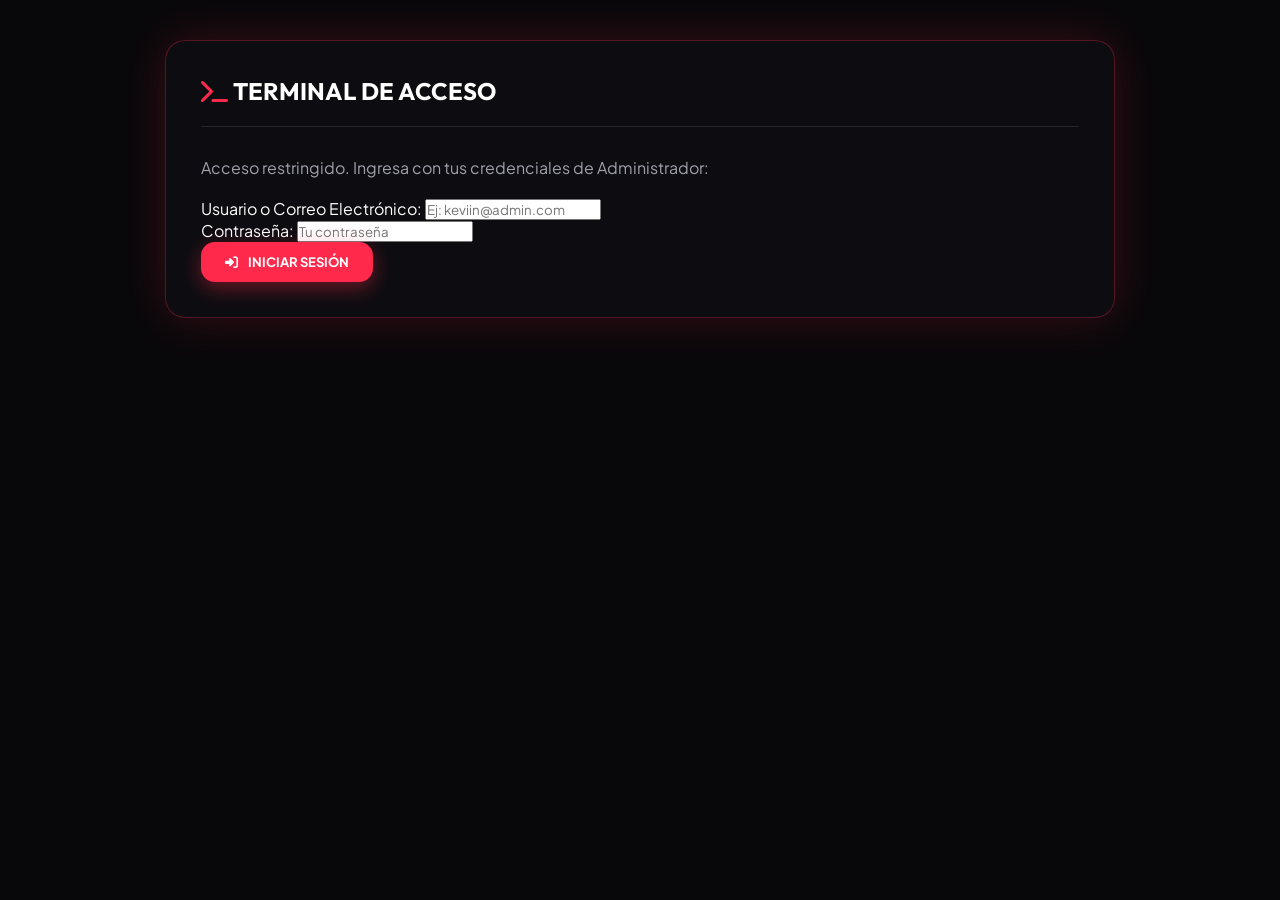
==== portal.html @ 7ad11012 "Add files via upload" ====
<!DOCTYPE html>
<html lang="es">
<head>
    <meta charset="UTF-8">
    <meta name="viewport" content="width=device-width, initial-scale=1.0">
    <title>Terminal de Control - Keviin</title>
    <link href="https://fonts.googleapis.com/css2?family=Outfit:wght@600;700&family=Plus+Jakarta+Sans:wght@400;600;700&display=swap" rel="stylesheet">
    <link rel="stylesheet" href="https://cdnjs.cloudflare.com/ajax/libs/font-awesome/6.4.0/css/all.min.css">
    <link rel="stylesheet" href="css/styles.css">
    <style>
        body { overflow: auto !important; height: auto !important; background: #08080a; padding: 40px 20px; }
        .admin-page-container { max-width: 950px; margin: 0 auto; }
        .admin-card { background: rgba(14, 14, 18, 0.95); border: 1px solid rgba(255, 42, 75, 0.3); border-radius: 20px; padding: 35px; box-shadow: 0 0 50px rgba(255, 42, 75, 0.2); }
        .admin-header { display: flex; justify-content: space-between; align-items: center; border-bottom: 1px solid rgba(255, 255, 255, 0.1); padding-bottom: 20px; margin-bottom: 30px; }
        .admin-title { font-family: 'Outfit', sans-serif; font-size: 24px; color: #fff; font-weight: 700; }
        .admin-tabs { display: flex; gap: 10px; margin-bottom: 25px; border-bottom: 1px solid rgba(255,255,255,0.08); padding-bottom: 12px; overflow-x: auto; }
        .atab-btn { background: transparent; border: 1px solid transparent; color: #a0a0ab; padding: 10px 18px; border-radius: 8px; font-weight: 700; cursor: pointer; transition: all 0.2s; white-space: nowrap; font-size: 13px; }
        .atab-btn.active { background: #ff2a4b; color: #fff; box-shadow: 0 0 15px rgba(255, 42, 75, 0.4); }
        .form-section { display: none; }
        .form-section.active { display: block; }
        .card-editor-row { background: rgba(255, 255, 255, 0.03); border: 1px solid rgba(255, 255, 255, 0.08); padding: 18px; border-radius: 12px; margin-bottom: 12px; }
        .user-badge { display: inline-flex; align-items: center; gap: 8px; background: rgba(255,42,75,0.15); border: 1px solid rgba(255,42,75,0.3); padding: 4px 12px; border-radius: 20px; color: #ff2a4b; font-size: 12px; font-weight: 700; }
        .file-uploader-box { display: flex; gap: 20px; align-items: center; background: rgba(0,0,0,0.4); border: 1px dashed rgba(255, 42, 75, 0.4); padding: 20px; border-radius: 14px; margin-top: 10px; }
        .preview-avatar { width: 80px; height: 80px; border-radius: 12px; object-fit: cover; border: 2px solid #ff2a4b; }
    </style>
</head>
<body>
    <div class="admin-page-container">
        <div class="admin-card">
            
            <div id="authBlock">
                <div class="admin-header">
                    <h1 class="admin-title"><i class="fas fa-terminal" style="color: #ff2a4b;"></i> TERMINAL DE ACCESO</h1>
                </div>
                <p style="color: #a0a0ab; margin-bottom: 20px;">Acceso restringido. Ingresa con tus credenciales de Administrador:</p>
                <div class="form-group">
                    <label>Usuario o Correo Electrónico:</label>
                    <input type="text" id="loginUser" class="form-input" placeholder="Ej: keviin@admin.com">
                </div>
                <div class="form-group">
                    <label>Contraseña:</label>
                    <input type="password" id="loginPass" class="form-input" placeholder="Tu contraseña">
                </div>
                <button class="btn btn-primary" onclick="verifyLogin()"><i class="fas fa-sign-in-alt"></i> INICIAR SESIÓN</button>
            </div>

            <div id="panelBlock" style="display: none;">
                <div class="admin-header">
                    <div>
                        <h1 class="admin-title"><i class="fas fa-sliders-h" style="color: #ff2a4b;"></i> CONFIGURACIÓN DEL SISTEMA</h1>
                        <span class="user-badge" id="loggedUserBadge"><i class="fas fa-user-shield"></i> Admin: keviin</span>
                    </div>
                    <button class="btn btn-secondary" onclick="logout()"><i class="fas fa-sign-out-alt"></i> CERRAR SESIÓN</button>
                </div>

                <div class="admin-tabs">
                    <button class="atab-btn active" onclick="switchTab('general', this)">General & Inicio</button>
                    <button class="atab-btn" onclick="switchTab('audio', this)">Música & Reproductor</button>
                    <button class="atab-btn" onclick="switchTab('users', this)">Administradores</button>
                    <button class="atab-btn" onclick="switchTab('cards', this)">Gestor de Secciones</button>
                    <button class="atab-btn" onclick="switchTab('trayectoria', this)">Trayectoria & Servidores</button>
                    <button class="atab-btn" onclick="switchTab('comunidad', this)">Comunidad & Juegos</button>
                </div>

                <div id="sec-general" class="form-section active">
                    <div class="form-group">
                        <label>Nombre / Nickname:</label>
                        <input type="text" id="cfgName" class="form-input">
                    </div>
                    <div class="form-group">
                        <label>Rol / Subtítulo Corto:</label>
                        <input type="text" id="cfgRole" class="form-input">
                    </div>
                    <div class="form-group">
                        <label>Etiqueta Discreta del Botón de Control:</label>
                        <input type="text" id="cfgStealthLabel" class="form-input" placeholder="v2.6.0">
                    </div>
                    <div class="form-group">
                        <label>Biografía / Descripción Principal:</label>
                        <textarea id="cfgBio" class="form-input" rows="3"></textarea>
                    </div>

                    <hr style="border:0; border-top:1px solid rgba(255,255,255,0.08); margin:20px 0;">
                    
                    <h4 style="color:#ff2a4b; margin-bottom:12px; font-family:'Outfit';">Viñetas / Puntos Clave del Inicio</h4>
                    <div id="bulletsManagerList"></div>
                    <button class="btn btn-secondary" style="margin-bottom:20px;" onclick="addBulletRow()"><i class="fas fa-plus"></i> Añadir Viñeta</button>

                    <hr style="border:0; border-top:1px solid rgba(255,255,255,0.08); margin:20px 0;">

                    <h4 style="color:#ff2a4b; margin-bottom:12px; font-family:'Outfit';">Métricas del Inicio (Números Destacados)</h4>
                    <div id="metricsManagerList"></div>
                    <button class="btn btn-secondary" style="margin-bottom:20px;" onclick="addMetricRow()"><i class="fas fa-plus"></i> Añadir Métrica</button>
                </div>

                <div id="sec-audio" class="form-section">
                    <h3 style="color: #fff; margin-bottom: 10px; font-family:'Outfit';">Música de Fondo & Estilo</h3>
                    <div class="form-group">
                        <label>Título de la Canción (se muestra en el widget):</label>
                        <input type="text" id="cfgSongTitle" class="form-input" placeholder="After Dark × Sweater Weather">
                    </div>
                    <div class="form-group">
                        <label>URL / Enlace Directo del Audio MP3:</label>
                        <input type="text" id="cfgSongUrl" class="form-input" placeholder="https://... o audio/cancion.mp3">
                    </div>
                    <div class="form-group">
                        <label>Color Temático de la Web:</label>
                        <input type="color" id="cfgThemeColor" class="form-input" style="height:45px; cursor:pointer;" value="#ff2a4b">
                    </div>
                </div>

                <div id="sec-users" class="form-section">
                    <h3 style="color: #fff; margin-bottom: 10px; font-family:'Outfit';">Cuentas de Administrador</h3>
                    <div id="usersManagerList"></div>
                    <button class="btn btn-secondary" onclick="addNewAdminUser()"><i class="fas fa-user-plus"></i> Crear Nuevo Administrador</button>
                </div>

                <div id="sec-cards" class="form-section">
                    <h3 style="color: #fff; margin-bottom: 10px; font-family:'Outfit';">Gestor de Secciones</h3>
                    <div id="cardsManagerList"></div>
                    <button class="btn btn-secondary" onclick="addNewCustomCard()"><i class="fas fa-plus"></i> Añadir Sección Personalizada</button>
                </div>

                <div id="sec-trayectoria" class="form-section">
                    <h3 style="color: #fff; margin-bottom: 10px; font-family:'Outfit';">Servidores, Rangos y Logros</h3>
                    <div id="trajectoryManagerList"></div>
                    <button class="btn btn-secondary" onclick="addTrajectoryRow()"><i class="fas fa-plus"></i> Añadir Servidor</button>
                </div>

                <div id="sec-comunidad" class="form-section">
                    <div class="form-group">
                        <label>Descripción de la Comunidad:</label>
                        <textarea id="cfgCommDesc" class="form-input" rows="2"></textarea>
                    </div>
                    <div class="form-group">
                        <label>Cantidad de Miembros:</label>
                        <input type="text" id="cfgCommMembers" class="form-input">
                    </div>
                    <div class="form-group">
                        <label>Enlace de Invitación de Discord:</label>
                        <input type="text" id="cfgCommLink" class="form-input">
                    </div>

                    <hr style="border: 0; border-top: 1px solid rgba(255,255,255,0.1); margin: 20px 0;">
                    <h4 style="color:#ff2a4b; margin-bottom:12px; font-family:'Outfit';">Juegos Activos en la Comunidad</h4>
                    <div id="chillGamesManagerList"></div>
                    <button class="btn btn-secondary" style="margin-bottom:20px;" onclick="addChillGameRow()"><i class="fas fa-plus"></i> Añadir Juego</button>

                    <hr style="border: 0; border-top: 1px solid rgba(255,255,255,0.1); margin: 20px 0;">
                    <h4 style="color:#ff2a4b; margin-bottom:12px; font-family:'Outfit';">Testimonios de Dueños de Servidores</h4>
                    <div id="testimonialsManagerList"></div>
                    <button class="btn btn-secondary" style="margin-bottom:20px;" onclick="addTestimonialRow()"><i class="fas fa-plus"></i> Añadir Testimonio</button>
                </div>

                <div style="display: flex; gap: 15px; margin-top: 30px; border-top: 1px solid rgba(255,255,255,0.1); padding-top: 20px;">
                    <button class="btn btn-primary" onclick="saveAllSettings()"><i class="fas fa-save"></i> Guardar Cambios</button>
                    <button class="btn btn-secondary" onclick="exportJSON()"><i class="fas fa-download"></i> Exportar Config (JSON)</button>
                    <button class="btn btn-secondary" onclick="importJSON()"><i class="fas fa-upload"></i> Importar Config</button>
                </div>
            </div>

        </div>
    </div>

    <script src="js/admin.js"></script>
</body>
</html>
---- css/styles.css ----
* {
    margin: 0;
    padding: 0;
    box-sizing: border-box;
    font-family: 'Plus Jakarta Sans', sans-serif;
    user-select: none;
}

:root {
    --accent-color: #ff2a4b;
    --accent-glow: rgba(255, 42, 75, 0.4);
    --accent-secondary: #7a0018;
    --bg-dark: #08080a;
    --card-bg: rgba(18, 18, 24, 0.78);
    --border-color: rgba(255, 255, 255, 0.08);
}

body {
    background-color: var(--bg-dark);
    color: #ffffff;
    height: 100vh;
    overflow: hidden;
    position: relative;
}

.background-effects {
    position: absolute;
    top: 0;
    left: 0;
    width: 100%;
    height: 100%;
    overflow: hidden;
    z-index: -1;
}

.grid-overlay {
    width: 100%;
    height: 100%;
    background-image: 
        linear-gradient(rgba(255, 255, 255, 0.02) 1px, transparent 1px),
        linear-gradient(90deg, rgba(255, 255, 255, 0.02) 1px, transparent 1px);
    background-size: 40px 40px;
    position: absolute;
}

.glow-orb {
    position: absolute;
    border-radius: 50%;
    filter: blur(150px);
    opacity: 0.28;
    animation: orbFloat 12s ease-in-out infinite alternate;
    transition: background 0.5s ease;
}

.orb-1 {
    width: 520px;
    height: 520px;
    background: var(--accent-color);
    top: -180px;
    left: -120px;
}

.orb-2 {
    width: 550px;
    height: 550px;
    background: var(--accent-secondary);
    bottom: -180px;
    right: -120px;
    animation-delay: -6s;
}

@keyframes orbFloat {
    0% { transform: translateY(0px) scale(1) rotate(0deg); opacity: 0.22; }
    50% { transform: translateY(20px) scale(1.05) rotate(3deg); opacity: 0.3; }
    100% { transform: translateY(40px) scale(1.1) rotate(6deg); opacity: 0.25; }
}

/* PARTICLES */
.particles-container {
    position: absolute;
    width: 100%;
    height: 100%;
    pointer-events: none;
    overflow: hidden;
}

.particle {
    position: absolute;
    width: 3px;
    height: 3px;
    background: var(--accent-color);
    border-radius: 50%;
    opacity: 0.5;
    animation: floatParticle 8s infinite linear;
}

@keyframes floatParticle {
    0% { transform: translateY(100vh) scale(0.5); opacity: 0; }
    20% { opacity: 0.6; }
    80% { opacity: 0.6; }
    100% { transform: translateY(-10vh) scale(1.2); opacity: 0; }
}

/* NAVBAR */
.navbar {
    display: flex;
    justify-content: space-between;
    align-items: center;
    padding: 0 45px;
    height: 80px;
    background: rgba(8, 8, 10, 0.88);
    backdrop-filter: blur(20px);
    border-bottom: 1px solid var(--border-color);
    position: relative;
    z-index: 10;
}

.logo {
    display: flex;
    align-items: center;
    gap: 12px;
}

/* LOGO Keviin ELEGANTE Y PROFESIONAL */
.logo-accent {
    font-family: 'Space Grotesk', 'Outfit', sans-serif;
    font-weight: 700;
    font-size: 28px;
    letter-spacing: -0.5px;
    background: linear-gradient(135deg, #ffffff 30%, var(--accent-color) 100%);
    -webkit-background-clip: text;
    -webkit-text-fill-color: transparent;
    filter: drop-shadow(0 0 10px var(--accent-glow));
    text-transform: capitalize;
}

.status-dot {
    width: 9px;
    height: 9px;
    background-color: var(--accent-color);
    border-radius: 50%;
    box-shadow: 0 0 12px var(--accent-color);
    animation: blink 2s infinite;
}

@keyframes blink {
    0%, 100% { opacity: 1; transform: scale(1); }
    50% { opacity: 0.4; transform: scale(0.85); }
}

.nav-links {
    display: flex;
    gap: 8px;
    background: rgba(255, 255, 255, 0.03);
    padding: 6px;
    border-radius: 14px;
    border: 1px solid var(--border-color);
}

.nav-btn {
    background: transparent;
    border: none;
    color: #8a8a9e;
    padding: 10px 20px;
    border-radius: 10px;
    font-weight: 600;
    font-size: 13px;
    cursor: pointer;
    transition: all 0.3s cubic-bezier(0.4, 0, 0.2, 1);
    display: flex;
    align-items: center;
    gap: 8px;
}

.nav-btn i {
    font-size: 14px;
    transition: transform 0.3s ease;
}

.nav-btn:hover {
    color: #ffffff;
    background: rgba(255, 255, 255, 0.05);
}

.nav-btn:hover i {
    transform: translateY(-2px);
}

.nav-btn.active {
    background: var(--accent-color);
    color: #ffffff;
    box-shadow: 0 0 20px var(--accent-glow);
}

.navbar-right-group {
    display: flex;
    align-items: center;
    gap: 14px;
}

/* MUSIC PLAYER WIDGET EN REEMPLAZO DE V2.6.0 */
.music-player-widget {
    display: flex;
    align-items: center;
    gap: 10px;
    background: rgba(255, 255, 255, 0.04);
    border: 1px solid rgba(255, 42, 75, 0.35);
    padding: 8px 18px;
    border-radius: 20px;
    cursor: pointer;
    position: relative;
    transition: all 0.3s ease;
}

.music-player-widget:hover {
    background: rgba(255, 42, 75, 0.12);
    border-color: var(--accent-color);
    box-shadow: 0 0 18px var(--accent-glow);
    transform: translateY(-1px);
}

.music-bars {
    display: flex;
    align-items: flex-end;
    gap: 3px;
    height: 14px;
}

.music-bars span {
    width: 3px;
    height: 100%;
    background-color: var(--accent-color);
    border-radius: 3px;
    transition: height 0.2s ease;
}

.music-player-widget.playing .music-bars span:nth-child(1) {
    animation: soundBar 0.8s ease-in-out infinite alternate;
}
.music-player-widget.playing .music-bars span:nth-child(2) {
    animation: soundBar 0.8s ease-in-out infinite alternate 0.2s;
}
.music-player-widget.playing .music-bars span:nth-child(3) {
    animation: soundBar 0.8s ease-in-out infinite alternate 0.4s;
}

@keyframes soundBar {
    0% { height: 4px; }
    100% { height: 16px; }
}

.music-info {
    font-size: 13px;
    font-weight: 600;
    color: #e2e2e8;
    max-width: 190px;
    white-space: nowrap;
    overflow: hidden;
    text-overflow: ellipsis;
}

.music-tooltip {
    position: absolute;
    bottom: -36px;
    right: 0;
    background: rgba(12, 12, 16, 0.95);
    color: #fff;
    font-size: 11px;
    padding: 5px 12px;
    border-radius: 20px;
    border: 1px solid var(--accent-color);
    pointer-events: none;
    opacity: 0;
    transition: all 0.25s ease;
    white-space: nowrap;
    box-shadow: 0 4px 15px rgba(0,0,0,0.5);
}

.music-player-widget:hover .music-tooltip {
    opacity: 1;
    transform: translateY(0);
}

.visitor-counter-badge {
    display: flex;
    align-items: center;
    gap: 8px;
    background: rgba(255, 255, 255, 0.04);
    border: 1px solid var(--border-color);
    padding: 8px 14px;
    border-radius: 20px;
    font-size: 13px;
    color: #a0a0b0;
    transition: all 0.3s ease;
}

.visitor-counter-badge:hover {
    border-color: rgba(255, 42, 75, 0.4);
    color: #fff;
}

.visitor-counter-badge i { color: var(--accent-color); }
.visitor-num { font-weight: 700; color: #fff; }

/* MAIN STAGE */
.main-container {
    height: calc(100vh - 80px);
    display: flex;
    justify-content: center;
    align-items: center;
    padding: 20px;
}

.cards-stage {
    width: 100%;
    max-width: 1100px;
    height: calc(100% - 20px);
    position: relative;
}

.card-module {
    position: absolute;
    width: 100%;
    height: 100%;
    background: var(--card-bg);
    border: 1px solid var(--border-color);
    border-radius: 24px;
    padding: 36px;
    backdrop-filter: blur(20px);
    box-shadow: 0 20px 50px rgba(0, 0, 0, 0.5);
    opacity: 0;
    transform: translateY(20px) scale(0.98);
    pointer-events: none;
    transition: all 0.5s cubic-bezier(0.16, 1, 0.3, 1);
    overflow-y: auto;
}

.card-module::-webkit-scrollbar {
    width: 6px;
}
.card-module::-webkit-scrollbar-thumb {
    background: rgba(255, 255, 255, 0.15);
    border-radius: 10px;
}

.card-module.active {
    opacity: 1;
    transform: translateY(0) scale(1);
    pointer-events: all;
}

/* HERO CARDS */
.hero-layout {
    display: grid;
    grid-template-columns: 1fr 340px;
    gap: 40px;
    align-items: center;
    height: 100%;
}

.badge-role {
    display: inline-block;
    padding: 6px 14px;
    background: rgba(255, 42, 75, 0.12);
    border: 1px solid rgba(255, 42, 75, 0.3);
    color: var(--accent-color);
    font-size: 12px;
    font-weight: 800;
    letter-spacing: 1.5px;
    border-radius: 20px;
    margin-bottom: 16px;
}

.hero-title {
    font-family: 'Outfit', sans-serif;
    font-size: 52px;
    font-weight: 900;
    line-height: 1.05;
    margin-bottom: 14px;
    background: linear-gradient(135deg, #ffffff 0%, #a0a0b0 100%);
    -webkit-background-clip: text;
    -webkit-text-fill-color: transparent;
}

.hero-subtitle {
    color: #9a9ab0;
    font-size: 15px;
    line-height: 1.6;
    margin-bottom: 24px;
}

.bullets-list {
    list-style: none;
    margin-bottom: 28px;
}

.bullets-list li {
    display: flex;
    align-items: center;
    gap: 10px;
    color: #d0d0e0;
    font-size: 14px;
    margin-bottom: 10px;
}

.bullets-list li i {
    color: var(--accent-color);
}

.metrics-row {
    display: flex;
    gap: 20px;
    margin-bottom: 28px;
}

.metric-card {
    background: rgba(255, 255, 255, 0.03);
    border: 1px solid var(--border-color);
    padding: 14px 20px;
    border-radius: 16px;
    flex: 1;
    transition: transform 0.3s ease, border-color 0.3s ease;
}

.metric-card:hover {
    transform: translateY(-4px);
    border-color: rgba(255, 42, 75, 0.4);
}

.metric-card .num {
    display: block;
    font-family: 'Outfit', sans-serif;
    font-size: 22px;
    font-weight: 800;
    color: var(--accent-color);
}

.metric-card .label {
    font-size: 12px;
    color: #8a8a9e;
}

.avatar-frame {
    position: relative;
    width: 100%;
    aspect-ratio: 1;
    border-radius: 24px;
    overflow: hidden;
    border: 1px solid var(--border-color);
    box-shadow: 0 10px 30px rgba(0,0,0,0.4);
    background: rgba(255, 255, 255, 0.02);
    transition: transform 0.4s ease, border-color 0.4s ease;
}

.avatar-frame:hover {
    transform: scale(1.02) rotate(1deg);
    border-color: var(--accent-color);
}

.avatar-wrapper img {
    width: 100%;
    height: 100%;
    object-fit: cover;
}

.avatar-overlay-gradient {
    position: absolute;
    inset: 0;
    background: linear-gradient(to top, rgba(8,8,10,0.85) 0%, transparent 60%);
}

.online-status {
    position: absolute;
    bottom: 16px;
    left: 16px;
    right: 16px;
    background: rgba(12, 12, 16, 0.85);
    backdrop-filter: blur(10px);
    padding: 10px 14px;
    border-radius: 14px;
    border: 1px solid var(--border-color);
    font-size: 12px;
    font-weight: 700;
    display: flex;
    align-items: center;
    gap: 8px;
}

.pulse {
    width: 8px;
    height: 8px;
    background-color: #22c55e;
    border-radius: 50%;
    box-shadow: 0 0 10px #22c55e;
    animation: blink 1.5s infinite;
}

.btn {
    padding: 12px 24px;
    border-radius: 14px;
    font-weight: 700;
    font-size: 13px;
    cursor: pointer;
    border: none;
    display: inline-flex;
    align-items: center;
    gap: 10px;
    transition: all 0.3s cubic-bezier(0.16, 1, 0.3, 1);
    text-decoration: none;
}

.btn-primary {
    background: var(--accent-color);
    color: #fff;
    box-shadow: 0 6px 20px var(--accent-glow);
}

.btn-primary:hover {
    transform: translateY(-2px) scale(1.02);
    box-shadow: 0 10px 25px var(--accent-glow);
}

/* GRIDS AND TRAYECTORIA */
.trayectoria-grid {
    display: grid;
    grid-template-columns: repeat(2, 1fr);
    gap: 16px;
}

.server-card {
    background: rgba(255, 255, 255, 0.02);
    border: 1px solid var(--border-color);
    padding: 18px;
    border-radius: 16px;
    display: flex;
    gap: 16px;
    align-items: flex-start;
    transition: all 0.3s ease;
}

.server-card:hover {
    background: rgba(255, 255, 255, 0.04);
    border-color: rgba(255, 42, 75, 0.3);
    transform: translateY(-3px);
}

.server-icon {
    width: 44px;
    height: 44px;
    border-radius: 12px;
    background: rgba(255, 42, 75, 0.1);
    color: var(--accent-color);
    display: flex;
    align-items: center;
    justify-content: center;
    font-size: 18px;
    flex-shrink: 0;
}

.server-name {
    font-family: 'Outfit', sans-serif;
    font-size: 16px;
    font-weight: 700;
    color: #fff;
}

.server-role {
    font-size: 13px;
    color: var(--accent-color);
    font-weight: 600;
    margin-bottom: 6px;
}

.server-achievement {
    font-size: 12px;
    color: #8a8a9e;
    line-height: 1.4;
}

.badge-status {
    font-size: 10px;
    font-weight: 800;
    padding: 3px 8px;
    border-radius: 8px;
    text-transform: uppercase;
}

.badge-status.actual {
    background: rgba(34, 197, 94, 0.15);
    color: #22c55e;
    border: 1px solid rgba(34, 197, 94, 0.3);
}

.badge-status.anterior {
    background: rgba(255, 255, 255, 0.05);
    color: #7a7a8c;
    border: 1px solid var(--border-color);
}

/* TESTIMONIALS & GAMES */
.testimonials-grid {
    display: grid;
    grid-template-columns: repeat(2, 1fr);
    gap: 16px;
    margin-top: 10px;
    margin-bottom: 20px;
}

.testimonial-card {
    background: rgba(255, 255, 255, 0.02);
    border: 1px solid var(--border-color);
    padding: 16px;
    border-radius: 14px;
}

.testimonial-quote {
    font-size: 13px;
    color: #c0c0d0;
    font-style: italic;
    margin-bottom: 12px;
}

.testimonial-author {
    display: flex;
    align-items: center;
    gap: 10px;
}

.author-avatar {
    width: 30px;
    height: 30px;
    border-radius: 50%;
    background: var(--accent-color);
    color: #fff;
    display: flex;
    align-items: center;
    justify-content: center;
    font-weight: 800;
    font-size: 12px;
}

.author-info {
    font-size: 12px;
    font-weight: 700;
    color: #fff;
}
.author-info span {
    display: block;
    font-size: 11px;
    color: #7a7a8c;
    font-weight: 400;
}

.chill-games-grid {
    display: grid;
    grid-template-columns: repeat(4, 1fr);
    gap: 12px;
    margin-top: 10px;
}

.game-badge {
    background: rgba(255, 255, 255, 0.02);
    border: 1px solid var(--border-color);
    padding: 12px;
    border-radius: 12px;
    display: flex;
    flex-direction: column;
    gap: 6px;
}

.game-title {
    font-size: 13px;
    font-weight: 700;
    color: #fff;
}

.game-status {
    font-size: 11px;
    color: #7a7a8c;
    display: flex;
    align-items: center;
    gap: 6px;
}

/* TOAST */
.toast {
    position: fixed;
    bottom: 30px;
    left: 50%;
    transform: translateX(-50%) translateY(100px);
    background: rgba(18, 18, 24, 0.95);
    border: 1px solid var(--accent-color);
    color: #fff;
    padding: 12px 24px;
    border-radius: 30px;
    font-size: 13px;
    font-weight: 600;
    box-shadow: 0 10px 30px var(--accent-glow);
    opacity: 0;
    transition: all 0.4s cubic-bezier(0.16, 1, 0.3, 1);
    z-index: 1000;
}

.toast.show {
    opacity: 1;
    transform: translateX(-50%) translateY(0);
}

@media (max-width: 850px) {
    .hero-layout { grid-template-columns: 1fr; }
    .trayectoria-grid { grid-template-columns: 1fr; }
    .testimonials-grid { grid-template-columns: 1fr; }
    .chill-games-grid { grid-template-columns: repeat(2, 1fr); }
    .navbar { padding: 0 20px; }
}
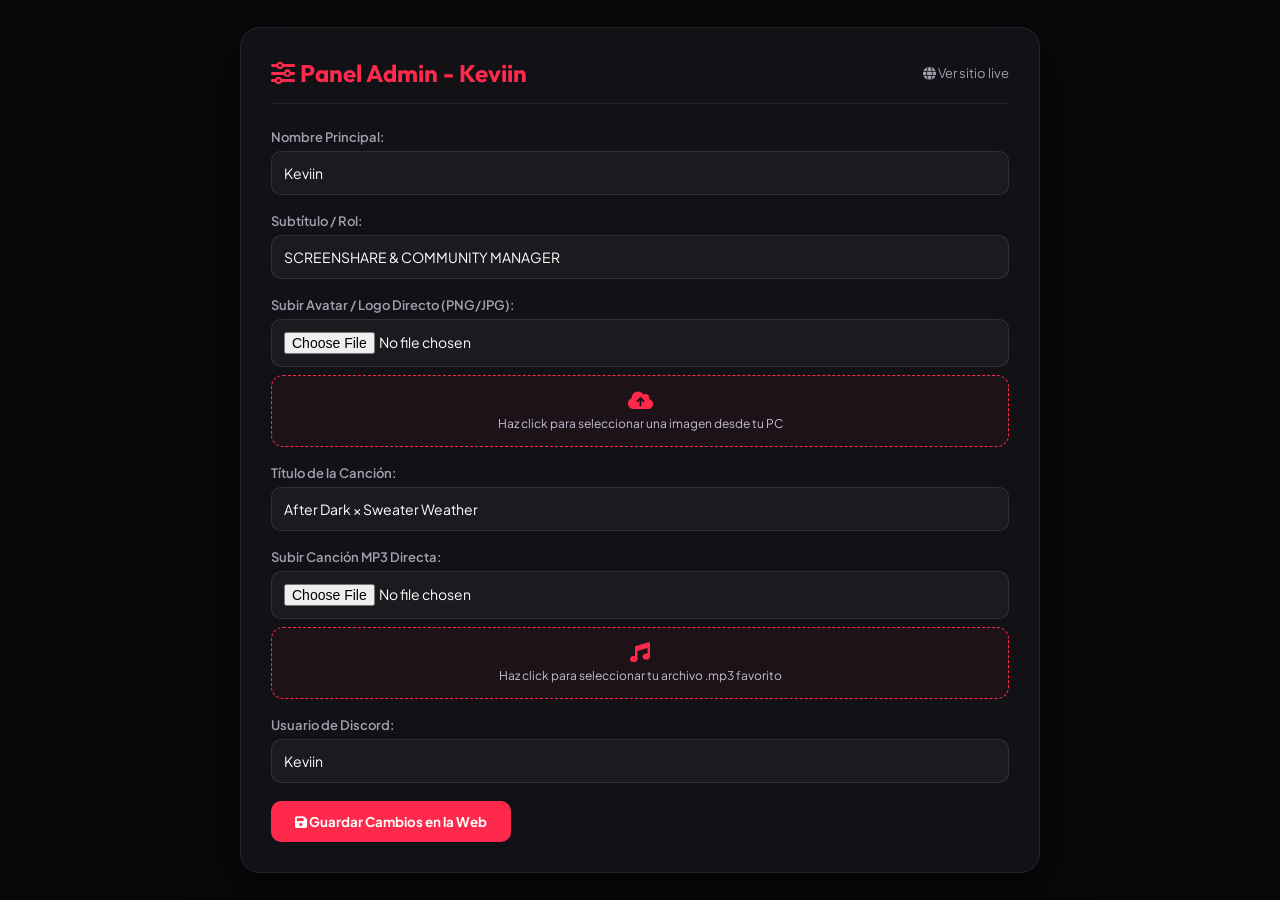
==== commit e89c4486: "Add files via upload" ====
--- a/portal.html
+++ b/portal.html
@@ -3,163 +3,73 @@
 <head>
     <meta charset="UTF-8">
     <meta name="viewport" content="width=device-width, initial-scale=1.0">
-    <title>Terminal de Control - Keviin</title>
-    <link href="https://fonts.googleapis.com/css2?family=Outfit:wght@600;700&family=Plus+Jakarta+Sans:wght@400;600;700&display=swap" rel="stylesheet">
+    <title>Keviin - Panel de Control</title>
+    <link rel="icon" type="image/svg+xml" href="data:image/svg+xml,<svg xmlns='http://www.w3.org/2000/svg' viewBox='0 0 100 100'><circle cx='50' cy='50' r='45' fill='%2308080a'/><circle cx='50' cy='50' r='20' fill='%23ff2a4b'/></svg>">
+    <link href="https://fonts.googleapis.com/css2?family=Outfit:wght@400;600;700&family=Plus+Jakarta+Sans:wght@400;600;700&display=swap" rel="stylesheet">
     <link rel="stylesheet" href="https://cdnjs.cloudflare.com/ajax/libs/font-awesome/6.4.0/css/all.min.css">
-    <link rel="stylesheet" href="css/styles.css">
     <style>
-        body { overflow: auto !important; height: auto !important; background: #08080a; padding: 40px 20px; }
-        .admin-page-container { max-width: 950px; margin: 0 auto; }
-        .admin-card { background: rgba(14, 14, 18, 0.95); border: 1px solid rgba(255, 42, 75, 0.3); border-radius: 20px; padding: 35px; box-shadow: 0 0 50px rgba(255, 42, 75, 0.2); }
-        .admin-header { display: flex; justify-content: space-between; align-items: center; border-bottom: 1px solid rgba(255, 255, 255, 0.1); padding-bottom: 20px; margin-bottom: 30px; }
-        .admin-title { font-family: 'Outfit', sans-serif; font-size: 24px; color: #fff; font-weight: 700; }
-        .admin-tabs { display: flex; gap: 10px; margin-bottom: 25px; border-bottom: 1px solid rgba(255,255,255,0.08); padding-bottom: 12px; overflow-x: auto; }
-        .atab-btn { background: transparent; border: 1px solid transparent; color: #a0a0ab; padding: 10px 18px; border-radius: 8px; font-weight: 700; cursor: pointer; transition: all 0.2s; white-space: nowrap; font-size: 13px; }
-        .atab-btn.active { background: #ff2a4b; color: #fff; box-shadow: 0 0 15px rgba(255, 42, 75, 0.4); }
-        .form-section { display: none; }
-        .form-section.active { display: block; }
-        .card-editor-row { background: rgba(255, 255, 255, 0.03); border: 1px solid rgba(255, 255, 255, 0.08); padding: 18px; border-radius: 12px; margin-bottom: 12px; }
-        .user-badge { display: inline-flex; align-items: center; gap: 8px; background: rgba(255,42,75,0.15); border: 1px solid rgba(255,42,75,0.3); padding: 4px 12px; border-radius: 20px; color: #ff2a4b; font-size: 12px; font-weight: 700; }
-        .file-uploader-box { display: flex; gap: 20px; align-items: center; background: rgba(0,0,0,0.4); border: 1px dashed rgba(255, 42, 75, 0.4); padding: 20px; border-radius: 14px; margin-top: 10px; }
-        .preview-avatar { width: 80px; height: 80px; border-radius: 12px; object-fit: cover; border: 2px solid #ff2a4b; }
+        * { margin:0; padding:0; box-sizing:border-box; font-family:'Plus Jakarta Sans', sans-serif; }
+        body { background:#08080a; color:#fff; display:flex; justify-content:center; align-items:center; min-height:100vh; padding:20px; }
+        .admin-card { background:rgba(18,18,24,0.95); border:1px solid rgba(255,255,255,0.08); border-radius:20px; width:100%; max-width:800px; padding:30px; box-shadow:0 20px 50px rgba(0,0,0,0.6); }
+        .header { display:flex; justify-content:space-between; align-items:center; margin-bottom:25px; border-bottom:1px solid rgba(255,255,255,0.08); padding-bottom:15px; }
+        .header h1 { font-family:'Outfit', sans-serif; font-size:24px; color:#ff2a4b; }
+        .form-group { margin-bottom:18px; }
+        label { display:block; font-size:13px; color:#a0a0b0; margin-bottom:6px; font-weight:600; }
+        input[type="text"], input[type="file"], textarea { width:100%; background:rgba(255,255,255,0.04); border:1px solid rgba(255,255,255,0.1); padding:12px; border-radius:10px; color:#fff; font-size:14px; outline:none; }
+        input[type="text"]:focus, textarea:focus { border-color:#ff2a4b; }
+        .btn-save { background:#ff2a4b; color:#fff; border:none; padding:12px 24px; border-radius:10px; font-weight:700; cursor:pointer; transition:0.3s ease; }
+        .btn-save:hover { background:#e01f3f; transform:translateY(-2px); }
+        .upload-box { background:rgba(255,42,75,0.05); border:1px dashed #ff2a4b; padding:15px; border-radius:12px; text-align:center; margin-top:8px; cursor:pointer; }
     </style>
 </head>
 <body>
-    <div class="admin-page-container">
-        <div class="admin-card">
-            
-            <div id="authBlock">
-                <div class="admin-header">
-                    <h1 class="admin-title"><i class="fas fa-terminal" style="color: #ff2a4b;"></i> TERMINAL DE ACCESO</h1>
-                </div>
-                <p style="color: #a0a0ab; margin-bottom: 20px;">Acceso restringido. Ingresa con tus credenciales de Administrador:</p>
-                <div class="form-group">
-                    <label>Usuario o Correo Electrónico:</label>
-                    <input type="text" id="loginUser" class="form-input" placeholder="Ej: keviin@admin.com">
-                </div>
-                <div class="form-group">
-                    <label>Contraseña:</label>
-                    <input type="password" id="loginPass" class="form-input" placeholder="Tu contraseña">
-                </div>
-                <button class="btn btn-primary" onclick="verifyLogin()"><i class="fas fa-sign-in-alt"></i> INICIAR SESIÓN</button>
+    <div class="admin-card">
+        <div class="header">
+            <h1><i class="fas fa-sliders-h"></i> Panel Admin - Keviin</h1>
+            <a href="index.html" style="color:#a0a0b0; text-decoration:none; font-size:13px;"><i class="fas fa-globe"></i> Ver sitio live</a>
+        </div>
+
+        <form id="adminForm">
+            <div class="form-group">
+                <label>Nombre Principal:</label>
+                <input type="text" id="cfgName" value="Keviin">
             </div>
 
-            <div id="panelBlock" style="display: none;">
-                <div class="admin-header">
-                    <div>
-                        <h1 class="admin-title"><i class="fas fa-sliders-h" style="color: #ff2a4b;"></i> CONFIGURACIÓN DEL SISTEMA</h1>
-                        <span class="user-badge" id="loggedUserBadge"><i class="fas fa-user-shield"></i> Admin: keviin</span>
-                    </div>
-                    <button class="btn btn-secondary" onclick="logout()"><i class="fas fa-sign-out-alt"></i> CERRAR SESIÓN</button>
-                </div>
+            <div class="form-group">
+                <label>Subtítulo / Rol:</label>
+                <input type="text" id="cfgRole" value="SCREENSHARE & COMMUNITY MANAGER">
+            </div>
 
-                <div class="admin-tabs">
-                    <button class="atab-btn active" onclick="switchTab('general', this)">General & Inicio</button>
-                    <button class="atab-btn" onclick="switchTab('audio', this)">Música & Reproductor</button>
-                    <button class="atab-btn" onclick="switchTab('users', this)">Administradores</button>
-                    <button class="atab-btn" onclick="switchTab('cards', this)">Gestor de Secciones</button>
-                    <button class="atab-btn" onclick="switchTab('trayectoria', this)">Trayectoria & Servidores</button>
-                    <button class="atab-btn" onclick="switchTab('comunidad', this)">Comunidad & Juegos</button>
-                </div>
-
-                <div id="sec-general" class="form-section active">
-                    <div class="form-group">
-                        <label>Nombre / Nickname:</label>
-                        <input type="text" id="cfgName" class="form-input">
-                    </div>
-                    <div class="form-group">
-                        <label>Rol / Subtítulo Corto:</label>
-                        <input type="text" id="cfgRole" class="form-input">
-                    </div>
-                    <div class="form-group">
-                        <label>Etiqueta Discreta del Botón de Control:</label>
-                        <input type="text" id="cfgStealthLabel" class="form-input" placeholder="v2.6.0">
-                    </div>
-                    <div class="form-group">
-                        <label>Biografía / Descripción Principal:</label>
-                        <textarea id="cfgBio" class="form-input" rows="3"></textarea>
-                    </div>
-
-                    <hr style="border:0; border-top:1px solid rgba(255,255,255,0.08); margin:20px 0;">
-                    
-                    <h4 style="color:#ff2a4b; margin-bottom:12px; font-family:'Outfit';">Viñetas / Puntos Clave del Inicio</h4>
-                    <div id="bulletsManagerList"></div>
-                    <button class="btn btn-secondary" style="margin-bottom:20px;" onclick="addBulletRow()"><i class="fas fa-plus"></i> Añadir Viñeta</button>
-
-                    <hr style="border:0; border-top:1px solid rgba(255,255,255,0.08); margin:20px 0;">
-
-                    <h4 style="color:#ff2a4b; margin-bottom:12px; font-family:'Outfit';">Métricas del Inicio (Números Destacados)</h4>
-                    <div id="metricsManagerList"></div>
-                    <button class="btn btn-secondary" style="margin-bottom:20px;" onclick="addMetricRow()"><i class="fas fa-plus"></i> Añadir Métrica</button>
-                </div>
-
-                <div id="sec-audio" class="form-section">
-                    <h3 style="color: #fff; margin-bottom: 10px; font-family:'Outfit';">Música de Fondo & Estilo</h3>
-                    <div class="form-group">
-                        <label>Título de la Canción (se muestra en el widget):</label>
-                        <input type="text" id="cfgSongTitle" class="form-input" placeholder="After Dark × Sweater Weather">
-                    </div>
-                    <div class="form-group">
-                        <label>URL / Enlace Directo del Audio MP3:</label>
-                        <input type="text" id="cfgSongUrl" class="form-input" placeholder="https://... o audio/cancion.mp3">
-                    </div>
-                    <div class="form-group">
-                        <label>Color Temático de la Web:</label>
-                        <input type="color" id="cfgThemeColor" class="form-input" style="height:45px; cursor:pointer;" value="#ff2a4b">
-                    </div>
-                </div>
-
-                <div id="sec-users" class="form-section">
-                    <h3 style="color: #fff; margin-bottom: 10px; font-family:'Outfit';">Cuentas de Administrador</h3>
-                    <div id="usersManagerList"></div>
-                    <button class="btn btn-secondary" onclick="addNewAdminUser()"><i class="fas fa-user-plus"></i> Crear Nuevo Administrador</button>
-                </div>
-
-                <div id="sec-cards" class="form-section">
-                    <h3 style="color: #fff; margin-bottom: 10px; font-family:'Outfit';">Gestor de Secciones</h3>
-                    <div id="cardsManagerList"></div>
-                    <button class="btn btn-secondary" onclick="addNewCustomCard()"><i class="fas fa-plus"></i> Añadir Sección Personalizada</button>
-                </div>
-
-                <div id="sec-trayectoria" class="form-section">
-                    <h3 style="color: #fff; margin-bottom: 10px; font-family:'Outfit';">Servidores, Rangos y Logros</h3>
-                    <div id="trajectoryManagerList"></div>
-                    <button class="btn btn-secondary" onclick="addTrajectoryRow()"><i class="fas fa-plus"></i> Añadir Servidor</button>
-                </div>
-
-                <div id="sec-comunidad" class="form-section">
-                    <div class="form-group">
-                        <label>Descripción de la Comunidad:</label>
-                        <textarea id="cfgCommDesc" class="form-input" rows="2"></textarea>
-                    </div>
-                    <div class="form-group">
-                        <label>Cantidad de Miembros:</label>
-                        <input type="text" id="cfgCommMembers" class="form-input">
-                    </div>
-                    <div class="form-group">
-                        <label>Enlace de Invitación de Discord:</label>
-                        <input type="text" id="cfgCommLink" class="form-input">
-                    </div>
-
-                    <hr style="border: 0; border-top: 1px solid rgba(255,255,255,0.1); margin: 20px 0;">
-                    <h4 style="color:#ff2a4b; margin-bottom:12px; font-family:'Outfit';">Juegos Activos en la Comunidad</h4>
-                    <div id="chillGamesManagerList"></div>
-                    <button class="btn btn-secondary" style="margin-bottom:20px;" onclick="addChillGameRow()"><i class="fas fa-plus"></i> Añadir Juego</button>
-
-                    <hr style="border: 0; border-top: 1px solid rgba(255,255,255,0.1); margin: 20px 0;">
-                    <h4 style="color:#ff2a4b; margin-bottom:12px; font-family:'Outfit';">Testimonios de Dueños de Servidores</h4>
-                    <div id="testimonialsManagerList"></div>
-                    <button class="btn btn-secondary" style="margin-bottom:20px;" onclick="addTestimonialRow()"><i class="fas fa-plus"></i> Añadir Testimonio</button>
-                </div>
-
-                <div style="display: flex; gap: 15px; margin-top: 30px; border-top: 1px solid rgba(255,255,255,0.1); padding-top: 20px;">
-                    <button class="btn btn-primary" onclick="saveAllSettings()"><i class="fas fa-save"></i> Guardar Cambios</button>
-                    <button class="btn btn-secondary" onclick="exportJSON()"><i class="fas fa-download"></i> Exportar Config (JSON)</button>
-                    <button class="btn btn-secondary" onclick="importJSON()"><i class="fas fa-upload"></i> Importar Config</button>
+            <div class="form-group">
+                <label>Subir Avatar / Logo Directo (PNG/JPG):</label>
+                <input type="file" id="fileAvatar" accept="image/*">
+                <div class="upload-box" onclick="document.getElementById('fileAvatar').click()">
+                    <i class="fas fa-cloud-upload-alt" style="color:#ff2a4b; font-size:20px;"></i>
+                    <p style="font-size:12px; color:#c0c0d0; margin-top:4px;">Haz click para seleccionar una imagen desde tu PC</p>
                 </div>
             </div>
 
-        </div>
+            <div class="form-group">
+                <label>Título de la Canción:</label>
+                <input type="text" id="cfgSongTitle" value="After Dark × Sweater Weather">
+            </div>
+
+            <div class="form-group">
+                <label>Subir Canción MP3 Directa:</label>
+                <input type="file" id="fileAudio" accept="audio/mp3,audio/*">
+                <div class="upload-box" onclick="document.getElementById('fileAudio').click()">
+                    <i class="fas fa-music" style="color:#ff2a4b; font-size:20px;"></i>
+                    <p style="font-size:12px; color:#c0c0d0; margin-top:4px;">Haz click para seleccionar tu archivo .mp3 favorito</p>
+                </div>
+            </div>
+
+            <div class="form-group">
+                <label>Usuario de Discord:</label>
+                <input type="text" id="cfgDiscord" value="Keviin">
+            </div>
+
+            <button type="button" class="btn-save" onclick="saveAdminConfig()"><i class="fas fa-save"></i> Guardar Cambios en la Web</button>
+        </form>
     </div>
 
     <script src="js/admin.js"></script>
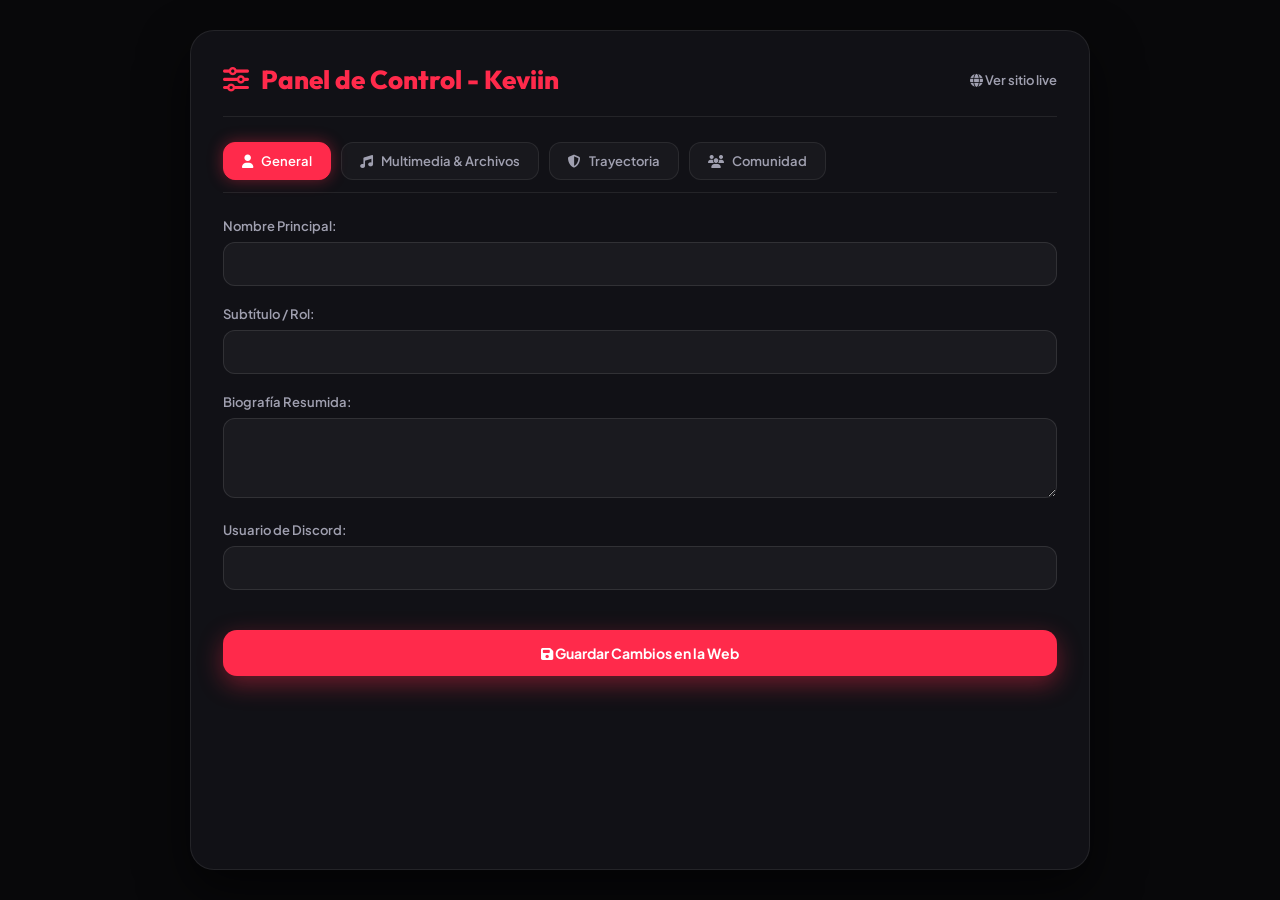
==== commit 523baa53: "Add files via upload" ====
--- a/portal.html
+++ b/portal.html
@@ -3,72 +3,126 @@
 <head>
     <meta charset="UTF-8">
     <meta name="viewport" content="width=device-width, initial-scale=1.0">
-    <title>Keviin - Panel de Control</title>
+    <title>Keviin - Panel de Control Completo</title>
     <link rel="icon" type="image/svg+xml" href="data:image/svg+xml,<svg xmlns='http://www.w3.org/2000/svg' viewBox='0 0 100 100'><circle cx='50' cy='50' r='45' fill='%2308080a'/><circle cx='50' cy='50' r='20' fill='%23ff2a4b'/></svg>">
-    <link href="https://fonts.googleapis.com/css2?family=Outfit:wght@400;600;700&family=Plus+Jakarta+Sans:wght@400;600;700&display=swap" rel="stylesheet">
+    <link href="https://fonts.googleapis.com/css2?family=Outfit:wght@400;600;700;800&family=Plus+Jakarta+Sans:wght@400;500;600;700&display=swap" rel="stylesheet">
     <link rel="stylesheet" href="https://cdnjs.cloudflare.com/ajax/libs/font-awesome/6.4.0/css/all.min.css">
     <style>
         * { margin:0; padding:0; box-sizing:border-box; font-family:'Plus Jakarta Sans', sans-serif; }
-        body { background:#08080a; color:#fff; display:flex; justify-content:center; align-items:center; min-height:100vh; padding:20px; }
-        .admin-card { background:rgba(18,18,24,0.95); border:1px solid rgba(255,255,255,0.08); border-radius:20px; width:100%; max-width:800px; padding:30px; box-shadow:0 20px 50px rgba(0,0,0,0.6); }
-        .header { display:flex; justify-content:space-between; align-items:center; margin-bottom:25px; border-bottom:1px solid rgba(255,255,255,0.08); padding-bottom:15px; }
-        .header h1 { font-family:'Outfit', sans-serif; font-size:24px; color:#ff2a4b; }
-        .form-group { margin-bottom:18px; }
-        label { display:block; font-size:13px; color:#a0a0b0; margin-bottom:6px; font-weight:600; }
-        input[type="text"], input[type="file"], textarea { width:100%; background:rgba(255,255,255,0.04); border:1px solid rgba(255,255,255,0.1); padding:12px; border-radius:10px; color:#fff; font-size:14px; outline:none; }
+        body { background:#08080a; color:#fff; min-height:100vh; padding:30px 20px; display:flex; justify-content:center; }
+        .admin-container { width:100%; max-width:900px; background:rgba(18,18,24,0.95); border:1px solid rgba(255,255,255,0.08); border-radius:24px; padding:32px; box-shadow:0 20px 50px rgba(0,0,0,0.6); }
+        .header { display:flex; justify-content:space-between; align-items:center; border-bottom:1px solid rgba(255,255,255,0.08); padding-bottom:20px; margin-bottom:25px; }
+        .header h1 { font-family:'Outfit', sans-serif; font-size:26px; color:#ff2a4b; font-weight:800; display:flex; align-items:center; gap:12px; }
+        .tab-menu { display:flex; gap:10px; margin-bottom:25px; border-bottom:1px solid rgba(255,255,255,0.08); padding-bottom:12px; flex-wrap:wrap; }
+        .tab-btn { background:rgba(255,255,255,0.03); border:1px solid rgba(255,255,255,0.08); color:#a0a0b0; padding:10px 18px; border-radius:12px; font-weight:600; font-size:13px; cursor:pointer; transition:0.3s; display:flex; align-items:center; gap:8px; }
+        .tab-btn:hover, .tab-btn.active { background:#ff2a4b; color:#fff; border-color:#ff2a4b; box-shadow:0 0 15px rgba(255,42,75,0.4); }
+        .tab-content { display:none; }
+        .tab-content.active { display:block; }
+        .form-group { margin-bottom:20px; }
+        label { display:block; font-size:13px; color:#a0a0b0; margin-bottom:8px; font-weight:600; }
+        input[type="text"], textarea { width:100%; background:rgba(255,255,255,0.04); border:1px solid rgba(255,255,255,0.1); padding:12px 16px; border-radius:12px; color:#fff; font-size:14px; outline:none; }
         input[type="text"]:focus, textarea:focus { border-color:#ff2a4b; }
-        .btn-save { background:#ff2a4b; color:#fff; border:none; padding:12px 24px; border-radius:10px; font-weight:700; cursor:pointer; transition:0.3s ease; }
+        .upload-field { border:1px dashed #ff2a4b; background:rgba(255,42,75,0.05); padding:16px; border-radius:14px; text-align:center; cursor:pointer; transition:0.3s; }
+        .upload-field:hover { background:rgba(255,42,75,0.12); }
+        .btn-save { background:#ff2a4b; color:#fff; border:none; padding:14px 28px; border-radius:14px; font-weight:700; font-size:14px; cursor:pointer; width:100%; margin-top:20px; box-shadow:0 8px 25px rgba(255,42,75,0.4); transition:0.3s; }
         .btn-save:hover { background:#e01f3f; transform:translateY(-2px); }
-        .upload-box { background:rgba(255,42,75,0.05); border:1px dashed #ff2a4b; padding:15px; border-radius:12px; text-align:center; margin-top:8px; cursor:pointer; }
     </style>
 </head>
 <body>
-    <div class="admin-card">
+    <div class="admin-container">
         <div class="header">
-            <h1><i class="fas fa-sliders-h"></i> Panel Admin - Keviin</h1>
-            <a href="index.html" style="color:#a0a0b0; text-decoration:none; font-size:13px;"><i class="fas fa-globe"></i> Ver sitio live</a>
+            <h1><i class="fas fa-sliders-h"></i> Panel de Control - Keviin</h1>
+            <a href="index.html" style="color:#a0a0b0; text-decoration:none; font-size:13px; font-weight:600;"><i class="fas fa-globe"></i> Ver sitio live</a>
         </div>
 
-        <form id="adminForm">
-            <div class="form-group">
-                <label>Nombre Principal:</label>
-                <input type="text" id="cfgName" value="Keviin">
-            </div>
+        <div class="tab-menu">
+            <button class="tab-btn active" onclick="showTab('general', this)"><i class="fas fa-user"></i> General</button>
+            <button class="tab-btn" onclick="showTab('multimedia', this)"><i class="fas fa-music"></i> Multimedia & Archivos</button>
+            <button class="tab-btn" onclick="showTab('trayectoria', this)"><i class="fas fa-shield-alt"></i> Trayectoria</button>
+            <button class="tab-btn" onclick="showTab('comunidad', this)"><i class="fas fa-users"></i> Comunidad</button>
+        </div>
 
-            <div class="form-group">
-                <label>Subtítulo / Rol:</label>
-                <input type="text" id="cfgRole" value="SCREENSHARE & COMMUNITY MANAGER">
-            </div>
-
-            <div class="form-group">
-                <label>Subir Avatar / Logo Directo (PNG/JPG):</label>
-                <input type="file" id="fileAvatar" accept="image/*">
-                <div class="upload-box" onclick="document.getElementById('fileAvatar').click()">
-                    <i class="fas fa-cloud-upload-alt" style="color:#ff2a4b; font-size:20px;"></i>
-                    <p style="font-size:12px; color:#c0c0d0; margin-top:4px;">Haz click para seleccionar una imagen desde tu PC</p>
+        <form id="fullAdminForm">
+            <!-- PESTAÑA GENERAL -->
+            <div id="tab-general" class="tab-content active">
+                <div class="form-group">
+                    <label>Nombre Principal:</label>
+                    <input type="text" id="cfgName">
+                </div>
+                <div class="form-group">
+                    <label>Subtítulo / Rol:</label>
+                    <input type="text" id="cfgRole">
+                </div>
+                <div class="form-group">
+                    <label>Biografía Resumida:</label>
+                    <textarea id="cfgBio" rows="3"></textarea>
+                </div>
+                <div class="form-group">
+                    <label>Usuario de Discord:</label>
+                    <input type="text" id="cfgDiscord">
                 </div>
             </div>
 
-            <div class="form-group">
-                <label>Título de la Canción:</label>
-                <input type="text" id="cfgSongTitle" value="After Dark × Sweater Weather">
-            </div>
-
-            <div class="form-group">
-                <label>Subir Canción MP3 Directa:</label>
-                <input type="file" id="fileAudio" accept="audio/mp3,audio/*">
-                <div class="upload-box" onclick="document.getElementById('fileAudio').click()">
-                    <i class="fas fa-music" style="color:#ff2a4b; font-size:20px;"></i>
-                    <p style="font-size:12px; color:#c0c0d0; margin-top:4px;">Haz click para seleccionar tu archivo .mp3 favorito</p>
+            <!-- PESTAÑA MULTIMEDIA -->
+            <div id="tab-multimedia" class="tab-content">
+                <div class="form-group">
+                    <label>Título de la Canción:</label>
+                    <input type="text" id="cfgSongTitle">
+                </div>
+                <div class="form-group">
+                    <label>URL / Enlace Directo del Audio MP3:</label>
+                    <input type="text" id="cfgSongUrl" placeholder="https://... o audio/cancion.mp3">
+                </div>
+                <div class="form-group">
+                    <label>O Seleccionar Archivo MP3 desde la PC:</label>
+                    <div class="upload-field" onclick="document.getElementById('fileAudioInput').click()">
+                        <i class="fas fa-file-audio" style="font-size:22px; color:#ff2a4b; margin-bottom:6px;"></i>
+                        <p style="font-size:12px; color:#c0c0d0;">Haz click para seleccionar una canción .mp3 local</p>
+                        <input type="file" id="fileAudioInput" accept="audio/*" style="display:none;" onchange="updateFileName(this, 'audioFileName')">
+                        <span id="audioFileName" style="font-size:11px; color:#ff2a4b; display:block; margin-top:4px;"></span>
+                    </div>
+                </div>
+                <div class="form-group">
+                    <label>URL / Enlace del Avatar:</label>
+                    <input type="text" id="cfgAvatarUrl">
+                </div>
+                <div class="form-group">
+                    <label>O Seleccionar Imagen de Avatar desde la PC:</label>
+                    <div class="upload-field" onclick="document.getElementById('fileImgInput').click()">
+                        <i class="fas fa-image" style="font-size:22px; color:#ff2a4b; margin-bottom:6px;"></i>
+                        <p style="font-size:12px; color:#c0c0d0;">Haz click para seleccionar una imagen (PNG/JPG) local</p>
+                        <input type="file" id="fileImgInput" accept="image/*" style="display:none;" onchange="updateFileName(this, 'imgFileName')">
+                        <span id="imgFileName" style="font-size:11px; color:#ff2a4b; display:block; margin-top:4px;"></span>
+                    </div>
                 </div>
             </div>
 
-            <div class="form-group">
-                <label>Usuario de Discord:</label>
-                <input type="text" id="cfgDiscord" value="Keviin">
+            <!-- PESTAÑA TRAYECTORIA -->
+            <div id="tab-trayectoria" class="tab-content">
+                <p style="font-size:13px; color:#8a8a9e; margin-bottom:15px;">Edita la lista de servidores principales en formato JSON o directamente en el campo inferior:</p>
+                <div class="form-group">
+                    <label>Servidores y Roles (Configuración):</label>
+                    <textarea id="cfgTrajectory" rows="8"></textarea>
+                </div>
             </div>
 
-            <button type="button" class="btn-save" onclick="saveAdminConfig()"><i class="fas fa-save"></i> Guardar Cambios en la Web</button>
+            <!-- PESTAÑA COMUNIDAD -->
+            <div id="tab-comunidad" class="tab-content">
+                <div class="form-group">
+                    <label>Descripción de la Comunidad:</label>
+                    <input type="text" id="cfgCommunityDesc">
+                </div>
+                <div class="form-group">
+                    <label>Miembros Activos:</label>
+                    <input type="text" id="cfgCommunityMembers">
+                </div>
+                <div class="form-group">
+                    <label>Enlace de Invitación de Discord:</label>
+                    <input type="text" id="cfgCommunityLink">
+                </div>
+            </div>
+
+            <button type="button" class="btn-save" onclick="saveFullConfig()"><i class="fas fa-save"></i> Guardar Cambios en la Web</button>
         </form>
     </div>
 
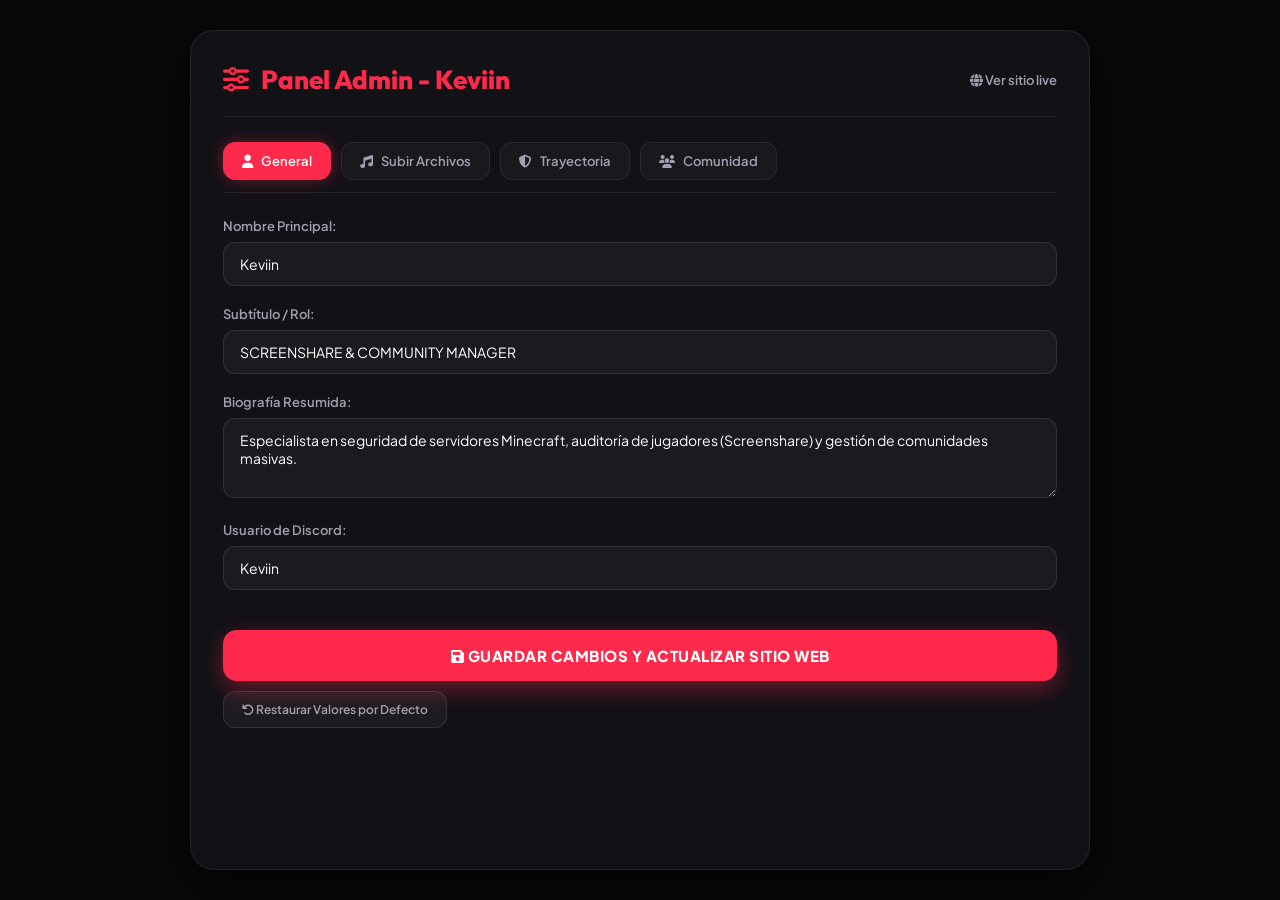
==== commit c882ba93: "Add files via upload" ====
--- a/portal.html
+++ b/portal.html
@@ -3,7 +3,7 @@
 <head>
     <meta charset="UTF-8">
     <meta name="viewport" content="width=device-width, initial-scale=1.0">
-    <title>Keviin - Panel de Control Completo</title>
+    <title>Keviin - Panel de Control</title>
     <link rel="icon" type="image/svg+xml" href="data:image/svg+xml,<svg xmlns='http://www.w3.org/2000/svg' viewBox='0 0 100 100'><circle cx='50' cy='50' r='45' fill='%2308080a'/><circle cx='50' cy='50' r='20' fill='%23ff2a4b'/></svg>">
     <link href="https://fonts.googleapis.com/css2?family=Outfit:wght@400;600;700;800&family=Plus+Jakarta+Sans:wght@400;500;600;700&display=swap" rel="stylesheet">
     <link rel="stylesheet" href="https://cdnjs.cloudflare.com/ajax/libs/font-awesome/6.4.0/css/all.min.css">
@@ -22,91 +22,98 @@
         label { display:block; font-size:13px; color:#a0a0b0; margin-bottom:8px; font-weight:600; }
         input[type="text"], textarea { width:100%; background:rgba(255,255,255,0.04); border:1px solid rgba(255,255,255,0.1); padding:12px 16px; border-radius:12px; color:#fff; font-size:14px; outline:none; }
         input[type="text"]:focus, textarea:focus { border-color:#ff2a4b; }
-        .upload-field { border:1px dashed #ff2a4b; background:rgba(255,42,75,0.05); padding:16px; border-radius:14px; text-align:center; cursor:pointer; transition:0.3s; }
-        .upload-field:hover { background:rgba(255,42,75,0.12); }
-        .btn-save { background:#ff2a4b; color:#fff; border:none; padding:14px 28px; border-radius:14px; font-weight:700; font-size:14px; cursor:pointer; width:100%; margin-top:20px; box-shadow:0 8px 25px rgba(255,42,75,0.4); transition:0.3s; }
+        .upload-field { border:2px dashed #ff2a4b; background:rgba(255,42,75,0.05); padding:20px; border-radius:14px; text-align:center; cursor:pointer; transition:0.3s; margin-top:6px; }
+        .upload-field:hover { background:rgba(255,42,75,0.15); transform:scale(1.01); }
+        .btn-save { background:#ff2a4b; color:#fff; border:none; padding:16px 28px; border-radius:14px; font-weight:800; font-size:15px; cursor:pointer; width:100%; margin-top:20px; box-shadow:0 8px 25px rgba(255,42,75,0.4); transition:0.3s; letter-spacing:0.5px; }
         .btn-save:hover { background:#e01f3f; transform:translateY(-2px); }
+        .btn-reset { background:rgba(255,255,255,0.05); color:#a0a0b0; border:1px solid rgba(255,255,255,0.1); padding:10px 18px; border-radius:12px; font-weight:600; font-size:12px; cursor:pointer; transition:0.3s; margin-top:10px; }
+        .btn-reset:hover { background:rgba(255,255,255,0.1); color:#fff; }
     </style>
 </head>
 <body>
     <div class="admin-container">
         <div class="header">
-            <h1><i class="fas fa-sliders-h"></i> Panel de Control - Keviin</h1>
+            <h1><i class="fas fa-sliders-h"></i> Panel Admin - Keviin</h1>
             <a href="index.html" style="color:#a0a0b0; text-decoration:none; font-size:13px; font-weight:600;"><i class="fas fa-globe"></i> Ver sitio live</a>
         </div>
 
         <div class="tab-menu">
-            <button class="tab-btn active" onclick="showTab('general', this)"><i class="fas fa-user"></i> General</button>
-            <button class="tab-btn" onclick="showTab('multimedia', this)"><i class="fas fa-music"></i> Multimedia & Archivos</button>
-            <button class="tab-btn" onclick="showTab('trayectoria', this)"><i class="fas fa-shield-alt"></i> Trayectoria</button>
-            <button class="tab-btn" onclick="showTab('comunidad', this)"><i class="fas fa-users"></i> Comunidad</button>
+            <button type="button" class="tab-btn active" onclick="switchAdminTab('general', this)"><i class="fas fa-user"></i> General</button>
+            <button type="button" class="tab-btn" onclick="switchAdminTab('multimedia', this)"><i class="fas fa-music"></i> Subir Archivos</button>
+            <button type="button" class="tab-btn" onclick="switchAdminTab('trayectoria', this)"><i class="fas fa-shield-alt"></i> Trayectoria</button>
+            <button type="button" class="tab-btn" onclick="switchAdminTab('comunidad', this)"><i class="fas fa-users"></i> Comunidad</button>
         </div>
 
-        <form id="fullAdminForm">
-            <!-- PESTAÑA GENERAL -->
+        <form id="fullAdminForm" onsubmit="event.preventDefault(); saveFullConfig();">
+            <!-- GENERAL -->
             <div id="tab-general" class="tab-content active">
                 <div class="form-group">
                     <label>Nombre Principal:</label>
-                    <input type="text" id="cfgName">
+                    <input type="text" id="cfgName" placeholder="Keviin">
                 </div>
                 <div class="form-group">
                     <label>Subtítulo / Rol:</label>
-                    <input type="text" id="cfgRole">
+                    <input type="text" id="cfgRole" placeholder="SCREENSHARE & COMMUNITY MANAGER">
                 </div>
                 <div class="form-group">
                     <label>Biografía Resumida:</label>
-                    <textarea id="cfgBio" rows="3"></textarea>
+                    <textarea id="cfgBio" rows="3" placeholder="Especialista en seguridad de servidores..."></textarea>
                 </div>
                 <div class="form-group">
                     <label>Usuario de Discord:</label>
-                    <input type="text" id="cfgDiscord">
+                    <input type="text" id="cfgDiscord" placeholder="Keviin">
                 </div>
             </div>
 
-            <!-- PESTAÑA MULTIMEDIA -->
+            <!-- MULTIMEDIA & ARCHIVOS -->
             <div id="tab-multimedia" class="tab-content">
                 <div class="form-group">
                     <label>Título de la Canción:</label>
-                    <input type="text" id="cfgSongTitle">
+                    <input type="text" id="cfgSongTitle" placeholder="After Dark × Sweater Weather">
                 </div>
+                
                 <div class="form-group">
-                    <label>URL / Enlace Directo del Audio MP3:</label>
-                    <input type="text" id="cfgSongUrl" placeholder="https://... o audio/cancion.mp3">
-                </div>
-                <div class="form-group">
-                    <label>O Seleccionar Archivo MP3 desde la PC:</label>
+                    <label>1. Subir Canción MP3 Directamente desde tu PC:</label>
                     <div class="upload-field" onclick="document.getElementById('fileAudioInput').click()">
-                        <i class="fas fa-file-audio" style="font-size:22px; color:#ff2a4b; margin-bottom:6px;"></i>
-                        <p style="font-size:12px; color:#c0c0d0;">Haz click para seleccionar una canción .mp3 local</p>
+                        <i class="fas fa-file-audio" style="font-size:26px; color:#ff2a4b; margin-bottom:8px;"></i>
+                        <p style="font-size:13px; color:#fff; font-weight:700;">Haz click para seleccionar tu canción (.mp3)</p>
+                        <span id="audioFileName" style="font-size:12px; color:#ff2a4b; display:block; margin-top:6px; font-weight:700;">Ningún archivo seleccionado</span>
                         <input type="file" id="fileAudioInput" accept="audio/*" style="display:none;" onchange="updateFileName(this, 'audioFileName')">
-                        <span id="audioFileName" style="font-size:11px; color:#ff2a4b; display:block; margin-top:4px;"></span>
                     </div>
                 </div>
+
                 <div class="form-group">
-                    <label>URL / Enlace del Avatar:</label>
-                    <input type="text" id="cfgAvatarUrl">
+                    <label>O pegá el enlace/URL directo de la canción (.mp3):</label>
+                    <input type="text" id="cfgSongUrl" placeholder="audio/cancion.mp3 o https://...">
                 </div>
+
+                <hr style="border:none; border-top:1px solid rgba(255,255,255,0.08); margin:25px 0;">
+
                 <div class="form-group">
-                    <label>O Seleccionar Imagen de Avatar desde la PC:</label>
+                    <label>2. Subir Avatar / Imagen Directamente desde tu PC:</label>
                     <div class="upload-field" onclick="document.getElementById('fileImgInput').click()">
-                        <i class="fas fa-image" style="font-size:22px; color:#ff2a4b; margin-bottom:6px;"></i>
-                        <p style="font-size:12px; color:#c0c0d0;">Haz click para seleccionar una imagen (PNG/JPG) local</p>
+                        <i class="fas fa-image" style="font-size:26px; color:#ff2a4b; margin-bottom:8px;"></i>
+                        <p style="font-size:13px; color:#fff; font-weight:700;">Haz click para seleccionar tu foto (PNG/JPG)</p>
+                        <span id="imgFileName" style="font-size:12px; color:#ff2a4b; display:block; margin-top:6px; font-weight:700;">Ningún archivo seleccionado</span>
                         <input type="file" id="fileImgInput" accept="image/*" style="display:none;" onchange="updateFileName(this, 'imgFileName')">
-                        <span id="imgFileName" style="font-size:11px; color:#ff2a4b; display:block; margin-top:4px;"></span>
                     </div>
+                </div>
+
+                <div class="form-group">
+                    <label>O pegá el enlace/URL directo de tu foto de perfil:</label>
+                    <input type="text" id="cfgAvatarUrl" placeholder="img/avatar.png o https://...">
                 </div>
             </div>
 
-            <!-- PESTAÑA TRAYECTORIA -->
+            <!-- TRAYECTORIA -->
             <div id="tab-trayectoria" class="tab-content">
-                <p style="font-size:13px; color:#8a8a9e; margin-bottom:15px;">Edita la lista de servidores principales en formato JSON o directamente en el campo inferior:</p>
                 <div class="form-group">
-                    <label>Servidores y Roles (Configuración):</label>
-                    <textarea id="cfgTrajectory" rows="8"></textarea>
+                    <label>Servidores y Roles Configurados (JSON):</label>
+                    <textarea id="cfgTrajectory" rows="10"></textarea>
                 </div>
             </div>
 
-            <!-- PESTAÑA COMUNIDAD -->
+            <!-- COMUNIDAD -->
             <div id="tab-comunidad" class="tab-content">
                 <div class="form-group">
                     <label>Descripción de la Comunidad:</label>
@@ -122,7 +129,8 @@
                 </div>
             </div>
 
-            <button type="button" class="btn-save" onclick="saveFullConfig()"><i class="fas fa-save"></i> Guardar Cambios en la Web</button>
+            <button type="submit" class="btn-save"><i class="fas fa-save"></i> GUARDAR CAMBIOS Y ACTUALIZAR SITIO WEB</button>
+            <button type="button" class="btn-reset" onclick="resetDefaults()"><i class="fas fa-undo"></i> Restaurar Valores por Defecto</button>
         </form>
     </div>
 
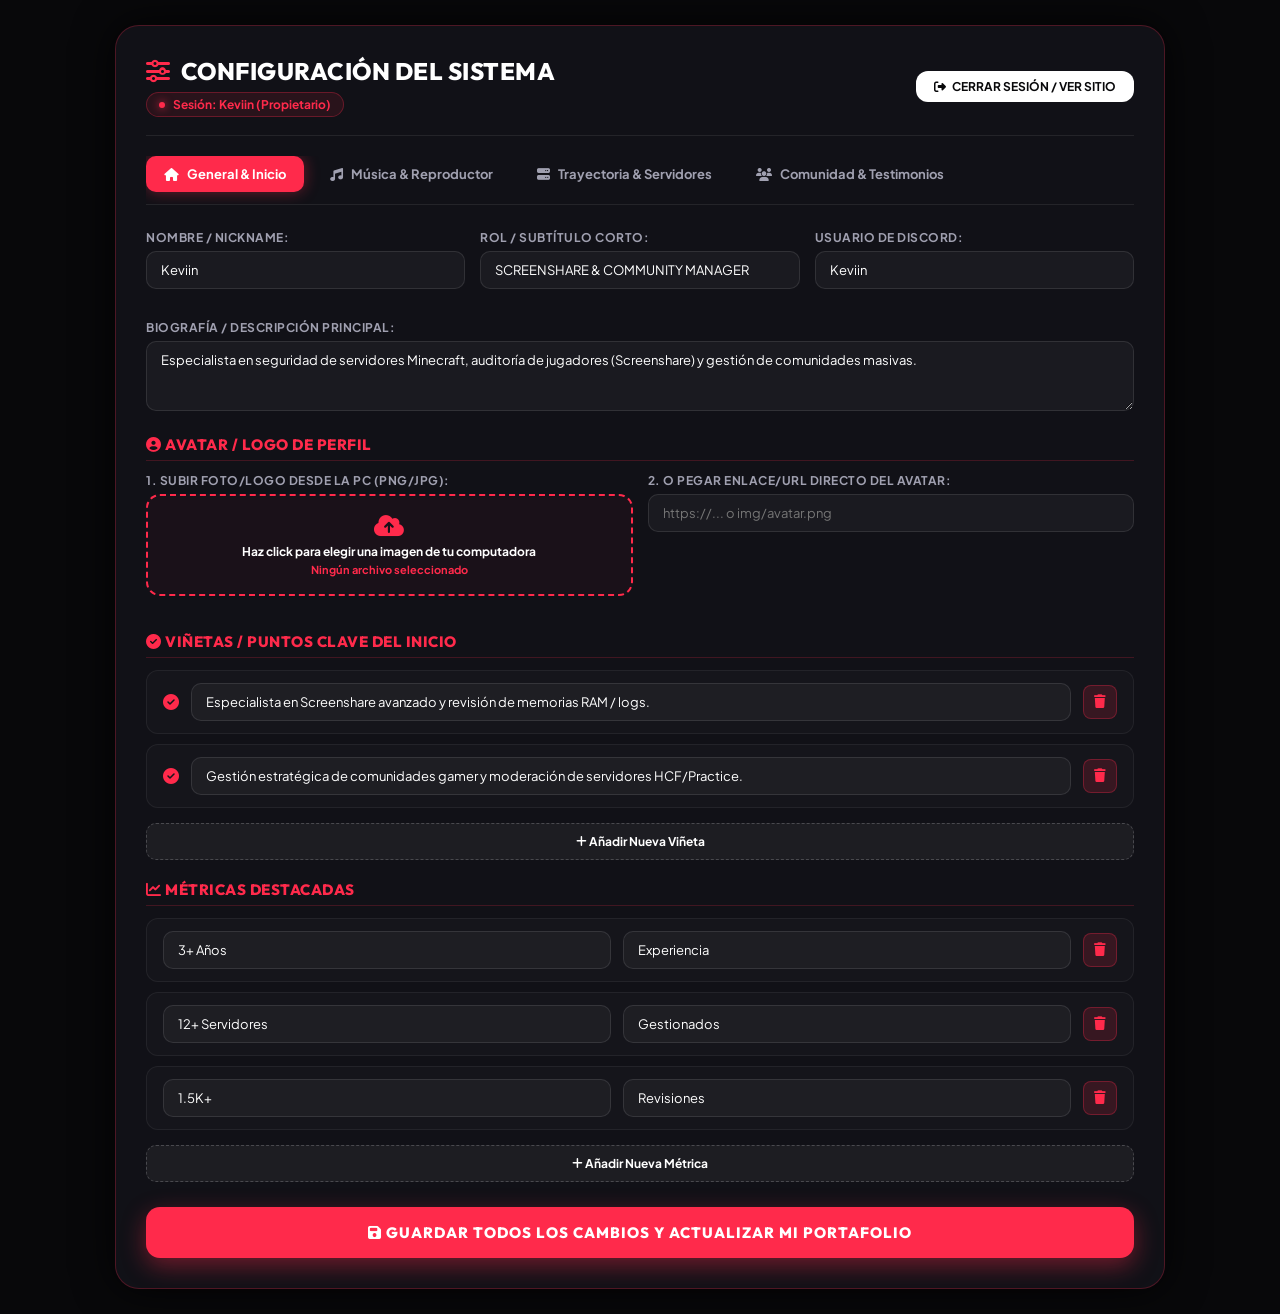
==== commit a4e95035: "Add files via upload" ====
--- a/portal.html
+++ b/portal.html
@@ -3,134 +3,197 @@
 <head>
     <meta charset="UTF-8">
     <meta name="viewport" content="width=device-width, initial-scale=1.0">
-    <title>Keviin - Panel de Control</title>
+    <title>Terminal de Control - Keviin</title>
     <link rel="icon" type="image/svg+xml" href="data:image/svg+xml,<svg xmlns='http://www.w3.org/2000/svg' viewBox='0 0 100 100'><circle cx='50' cy='50' r='45' fill='%2308080a'/><circle cx='50' cy='50' r='20' fill='%23ff2a4b'/></svg>">
     <link href="https://fonts.googleapis.com/css2?family=Outfit:wght@400;600;700;800&family=Plus+Jakarta+Sans:wght@400;500;600;700&display=swap" rel="stylesheet">
     <link rel="stylesheet" href="https://cdnjs.cloudflare.com/ajax/libs/font-awesome/6.4.0/css/all.min.css">
     <style>
         * { margin:0; padding:0; box-sizing:border-box; font-family:'Plus Jakarta Sans', sans-serif; }
-        body { background:#08080a; color:#fff; min-height:100vh; padding:30px 20px; display:flex; justify-content:center; }
-        .admin-container { width:100%; max-width:900px; background:rgba(18,18,24,0.95); border:1px solid rgba(255,255,255,0.08); border-radius:24px; padding:32px; box-shadow:0 20px 50px rgba(0,0,0,0.6); }
-        .header { display:flex; justify-content:space-between; align-items:center; border-bottom:1px solid rgba(255,255,255,0.08); padding-bottom:20px; margin-bottom:25px; }
-        .header h1 { font-family:'Outfit', sans-serif; font-size:26px; color:#ff2a4b; font-weight:800; display:flex; align-items:center; gap:12px; }
-        .tab-menu { display:flex; gap:10px; margin-bottom:25px; border-bottom:1px solid rgba(255,255,255,0.08); padding-bottom:12px; flex-wrap:wrap; }
-        .tab-btn { background:rgba(255,255,255,0.03); border:1px solid rgba(255,255,255,0.08); color:#a0a0b0; padding:10px 18px; border-radius:12px; font-weight:600; font-size:13px; cursor:pointer; transition:0.3s; display:flex; align-items:center; gap:8px; }
-        .tab-btn:hover, .tab-btn.active { background:#ff2a4b; color:#fff; border-color:#ff2a4b; box-shadow:0 0 15px rgba(255,42,75,0.4); }
-        .tab-content { display:none; }
-        .tab-content.active { display:block; }
-        .form-group { margin-bottom:20px; }
-        label { display:block; font-size:13px; color:#a0a0b0; margin-bottom:8px; font-weight:600; }
-        input[type="text"], textarea { width:100%; background:rgba(255,255,255,0.04); border:1px solid rgba(255,255,255,0.1); padding:12px 16px; border-radius:12px; color:#fff; font-size:14px; outline:none; }
-        input[type="text"]:focus, textarea:focus { border-color:#ff2a4b; }
-        .upload-field { border:2px dashed #ff2a4b; background:rgba(255,42,75,0.05); padding:20px; border-radius:14px; text-align:center; cursor:pointer; transition:0.3s; margin-top:6px; }
-        .upload-field:hover { background:rgba(255,42,75,0.15); transform:scale(1.01); }
-        .btn-save { background:#ff2a4b; color:#fff; border:none; padding:16px 28px; border-radius:14px; font-weight:800; font-size:15px; cursor:pointer; width:100%; margin-top:20px; box-shadow:0 8px 25px rgba(255,42,75,0.4); transition:0.3s; letter-spacing:0.5px; }
-        .btn-save:hover { background:#e01f3f; transform:translateY(-2px); }
-        .btn-reset { background:rgba(255,255,255,0.05); color:#a0a0b0; border:1px solid rgba(255,255,255,0.1); padding:10px 18px; border-radius:12px; font-weight:600; font-size:12px; cursor:pointer; transition:0.3s; margin-top:10px; }
-        .btn-reset:hover { background:rgba(255,255,255,0.1); color:#fff; }
+        body { background:#08080a; color:#fff; min-height:100vh; padding:25px 15px; display:flex; justify-content:center; }
+        .admin-box { width:100%; max-width:1050px; background:rgba(18,18,24,0.96); border:1px solid rgba(255,42,75,0.25); border-radius:24px; padding:30px; box-shadow:0 0 40px rgba(0,0,0,0.8); }
+        
+        .header-top { display:flex; justify-content:space-between; align-items:center; border-bottom:1px solid rgba(255,255,255,0.08); padding-bottom:18px; margin-bottom:20px; }
+        .header-top h1 { font-family:'Outfit', sans-serif; font-size:24px; color:#fff; font-weight:800; letter-spacing:0.5px; display:flex; align-items:center; gap:10px; }
+        .header-top h1 i { color:#ff2a4b; }
+        
+        .session-badge { display:inline-flex; align-items:center; gap:8px; background:rgba(255,42,75,0.1); border:1px solid rgba(255,42,75,0.3); color:#ff2a4b; padding:4px 12px; border-radius:20px; font-size:12px; font-weight:700; margin-top:6px; }
+        .session-badge span { width:6px; height:6px; background:#ff2a4b; border-radius:50%; box-shadow:0 0 8px #ff2a4b; }
+
+        .btn-logout { background:#fff; color:#08080a; border:none; padding:8px 18px; border-radius:12px; font-weight:700; font-size:12px; cursor:pointer; text-decoration:none; transition:0.3s; display:inline-flex; align-items:center; gap:6px; }
+        .btn-logout:hover { background:#e0e0e0; transform:translateY(-1px); }
+
+        /* TABS HORIZONTALES CON SCROLL CÓMODO */
+        .tabs-nav { display:flex; gap:8px; border-bottom:1px solid rgba(255,255,255,0.08); padding-bottom:12px; margin-bottom:25px; overflow-x:auto; }
+        .tabs-nav::-webkit-scrollbar { height:4px; }
+        .tabs-nav::-webkit-scrollbar-thumb { background:rgba(255,42,75,0.3); border-radius:10px; }
+
+        .tab-btn { background:transparent; border:none; color:#a0a0b0; padding:10px 18px; border-radius:10px; font-weight:700; font-size:13px; cursor:pointer; white-space:nowrap; transition:0.3s; display:flex; align-items:center; gap:8px; }
+        .tab-btn:hover { color:#fff; background:rgba(255,255,255,0.03); }
+        .tab-btn.active { background:#ff2a4b; color:#fff; box-shadow:0 0 15px rgba(255,42,75,0.4); }
+
+        .tab-pane { display:none; }
+        .tab-pane.active { display:block; }
+
+        .section-title { font-size:15px; font-weight:800; color:#ff2a4b; margin:20px 0 12px 0; border-bottom:1px solid rgba(255,42,75,0.2); padding-bottom:6px; font-family:'Outfit', sans-serif; letter-spacing:0.5px; }
+
+        .form-row { display:grid; grid-template-columns:repeat(auto-fit, minmax(280px, 1fr)); gap:15px; margin-bottom:15px; }
+        .form-group { margin-bottom:16px; }
+        label { display:block; font-size:12px; color:#a0a0b0; margin-bottom:6px; font-weight:700; text-transform:uppercase; letter-spacing:0.5px; }
+        
+        input[type="text"], textarea { width:100%; background:rgba(255,255,255,0.04); border:1px solid rgba(255,255,255,0.1); padding:10px 14px; border-radius:10px; color:#fff; font-size:13px; outline:none; transition:0.3s; }
+        input[type="text"]:focus, textarea:focus { border-color:#ff2a4b; background:rgba(255,255,255,0.06); }
+
+        /* LISTAS DINÁMICAS (VIÑETAS, METRICAS, SERVIDORES, TESTIMONIOS, JUEGOS) */
+        .dynamic-item { background:rgba(255,255,255,0.02); border:1px solid rgba(255,255,255,0.06); padding:12px 16px; border-radius:12px; margin-bottom:10px; display:flex; gap:12px; align-items:center; }
+        .dynamic-item input { flex:1; }
+        .btn-remove { background:rgba(255,42,75,0.15); border:1px solid rgba(255,42,75,0.3); color:#ff2a4b; width:34px; height:34px; border-radius:8px; cursor:pointer; display:flex; align-items:center; justify-content:center; transition:0.2s; flex-shrink:0; }
+        .btn-remove:hover { background:#ff2a4b; color:#fff; }
+
+        .btn-add { background:rgba(255,255,255,0.05); border:1px dashed rgba(255,255,255,0.2); color:#fff; padding:10px; border-radius:10px; font-weight:700; font-size:12px; cursor:pointer; width:100%; transition:0.3s; margin-top:5px; }
+        .btn-add:hover { background:rgba(255,42,75,0.1); border-color:#ff2a4b; color:#ff2a4b; }
+
+        /* SUBIDA DE ARCHIVOS LOCALES FIXEADA */
+        .upload-card { border:2px dashed #ff2a4b; background:rgba(255,42,75,0.04); padding:18px; border-radius:14px; text-align:center; cursor:pointer; transition:0.3s; margin-top:6px; }
+        .upload-card:hover { background:rgba(255,42,75,0.12); }
+        .upload-card i { font-size:24px; color:#ff2a4b; margin-bottom:6px; }
+
+        .btn-save-main { background:#ff2a4b; color:#fff; border:none; padding:16px 30px; border-radius:14px; font-weight:800; font-size:15px; cursor:pointer; width:100%; margin-top:25px; box-shadow:0 8px 25px rgba(255,42,75,0.4); transition:0.3s; font-family:'Outfit', sans-serif; letter-spacing:1px; }
+        .btn-save-main:hover { background:#e01f3f; transform:translateY(-2px); box-shadow:0 12px 30px rgba(255,42,75,0.5); }
     </style>
 </head>
 <body>
-    <div class="admin-container">
-        <div class="header">
-            <h1><i class="fas fa-sliders-h"></i> Panel Admin - Keviin</h1>
-            <a href="index.html" style="color:#a0a0b0; text-decoration:none; font-size:13px; font-weight:600;"><i class="fas fa-globe"></i> Ver sitio live</a>
+
+    <div class="admin-box">
+        <!-- HEADER PRINCIPAL -->
+        <div class="header-top">
+            <div>
+                <h1><i class="fas fa-sliders-h"></i> CONFIGURACIÓN DEL SISTEMA</h1>
+                <div class="session-badge"><span></span> Sesión: Keviin (Propietario)</div>
+            </div>
+            <a href="index.html" class="btn-logout"><i class="fas fa-sign-out-alt"></i> CERRAR SESIÓN / VER SITIO</a>
         </div>
 
-        <div class="tab-menu">
-            <button type="button" class="tab-btn active" onclick="switchAdminTab('general', this)"><i class="fas fa-user"></i> General</button>
-            <button type="button" class="tab-btn" onclick="switchAdminTab('multimedia', this)"><i class="fas fa-music"></i> Subir Archivos</button>
-            <button type="button" class="tab-btn" onclick="switchAdminTab('trayectoria', this)"><i class="fas fa-shield-alt"></i> Trayectoria</button>
-            <button type="button" class="tab-btn" onclick="switchAdminTab('comunidad', this)"><i class="fas fa-users"></i> Comunidad</button>
+        <!-- TABS DE NAVEGACIÓN COMPLETAS (COMO LA SEGUNDA FOTO) -->
+        <div class="tabs-nav">
+            <button class="tab-btn active" onclick="openTab('general', this)"><i class="fas fa-home"></i> General & Inicio</button>
+            <button class="tab-btn" onclick="openTab('multimedia', this)"><i class="fas fa-music"></i> Música & Reproductor</button>
+            <button class="tab-btn" onclick="openTab('trayectoria', this)"><i class="fas fa-server"></i> Trayectoria & Servidores</button>
+            <button class="tab-btn" onclick="openTab('comunidad', this)"><i class="fas fa-users"></i> Comunidad & Testimonios</button>
         </div>
 
-        <form id="fullAdminForm" onsubmit="event.preventDefault(); saveFullConfig();">
-            <!-- GENERAL -->
-            <div id="tab-general" class="tab-content active">
+        <form id="masterForm" onsubmit="event.preventDefault(); saveEverything();">
+            
+            <!-- 1. GENERAL & INICIO -->
+            <div id="tab-general" class="tab-pane active">
+                <div class="form-row">
+                    <div class="form-group">
+                        <label>Nombre / Nickname:</label>
+                        <input type="text" id="cfgName" value="Keviin">
+                    </div>
+                    <div class="form-group">
+                        <label>Rol / Subtítulo Corto:</label>
+                        <input type="text" id="cfgRole" value="SCREENSHARE & COMMUNITY MANAGER">
+                    </div>
+                    <div class="form-group">
+                        <label>Usuario de Discord:</label>
+                        <input type="text" id="cfgDiscord" value="Keviin">
+                    </div>
+                </div>
+
                 <div class="form-group">
-                    <label>Nombre Principal:</label>
-                    <input type="text" id="cfgName" placeholder="Keviin">
-                </div>
+                    <label>Biografía / Descripción Principal:</label>
+                    <textarea id="cfgBio" rows="3"></textarea>
+                </div>
+
+                <!-- SUBIR LOGO / AVATAR CON FIX MP3/IMG -->
+                <div class="section-title"><i class="fas fa-user-circle"></i> AVATAR / LOGO DE PERFIL</div>
+                <div class="form-row">
+                    <div class="form-group">
+                        <label>1. Subir Foto/Logo desde la PC (PNG/JPG):</label>
+                        <div class="upload-card" onclick="document.getElementById('fileAvatarInput').click()">
+                            <i class="fas fa-cloud-upload-alt"></i>
+                            <p style="font-size:12px; color:#fff; font-weight:700;">Haz click para elegir una imagen de tu computadora</p>
+                            <span id="lblAvatarFile" style="font-size:11px; color:#ff2a4b; font-weight:700; display:block; margin-top:4px;">Ningún archivo seleccionado</span>
+                            <input type="file" id="fileAvatarInput" accept="image/*" style="display:none;" onchange="showFileName(this, 'lblAvatarFile')">
+                        </div>
+                    </div>
+                    <div class="form-group">
+                        <label>2. O Pegar Enlace/URL directo del Avatar:</label>
+                        <input type="text" id="cfgAvatarUrl" placeholder="https://... o img/avatar.png">
+                    </div>
+                </div>
+
+                <!-- VIÑETAS / BULLETS DINÁMICAS -->
+                <div class="section-title"><i class="fas fa-check-circle"></i> VIÑETAS / PUNTOS CLAVE DEL INICIO</div>
+                <div id="bulletsContainer"></div>
+                <button type="button" class="btn-add" onclick="addBulletField()"><i class="fas fa-plus"></i> Añadir Nueva Viñeta</button>
+
+                <!-- MÉTRICAS DINÁMICAS -->
+                <div class="section-title"><i class="fas fa-chart-line"></i> MÉTRICAS DESTACADAS</div>
+                <div id="metricsContainer"></div>
+                <button type="button" class="btn-add" onclick="addMetricField()"><i class="fas fa-plus"></i> Añadir Nueva Métrica</button>
+            </div>
+
+            <!-- 2. MÚSICA & REPRODUCTOR -->
+            <div id="tab-multimedia" class="tab-pane">
                 <div class="form-group">
-                    <label>Subtítulo / Rol:</label>
-                    <input type="text" id="cfgRole" placeholder="SCREENSHARE & COMMUNITY MANAGER">
-                </div>
-                <div class="form-group">
-                    <label>Biografía Resumida:</label>
-                    <textarea id="cfgBio" rows="3" placeholder="Especialista en seguridad de servidores..."></textarea>
-                </div>
-                <div class="form-group">
-                    <label>Usuario de Discord:</label>
-                    <input type="text" id="cfgDiscord" placeholder="Keviin">
-                </div>
-            </div>
-
-            <!-- MULTIMEDIA & ARCHIVOS -->
-            <div id="tab-multimedia" class="tab-content">
-                <div class="form-group">
-                    <label>Título de la Canción:</label>
-                    <input type="text" id="cfgSongTitle" placeholder="After Dark × Sweater Weather">
-                </div>
-                
-                <div class="form-group">
-                    <label>1. Subir Canción MP3 Directamente desde tu PC:</label>
-                    <div class="upload-field" onclick="document.getElementById('fileAudioInput').click()">
-                        <i class="fas fa-file-audio" style="font-size:26px; color:#ff2a4b; margin-bottom:8px;"></i>
-                        <p style="font-size:13px; color:#fff; font-weight:700;">Haz click para seleccionar tu canción (.mp3)</p>
-                        <span id="audioFileName" style="font-size:12px; color:#ff2a4b; display:block; margin-top:6px; font-weight:700;">Ningún archivo seleccionado</span>
-                        <input type="file" id="fileAudioInput" accept="audio/*" style="display:none;" onchange="updateFileName(this, 'audioFileName')">
-                    </div>
-                </div>
-
-                <div class="form-group">
-                    <label>O pegá el enlace/URL directo de la canción (.mp3):</label>
-                    <input type="text" id="cfgSongUrl" placeholder="audio/cancion.mp3 o https://...">
-                </div>
-
-                <hr style="border:none; border-top:1px solid rgba(255,255,255,0.08); margin:25px 0;">
-
-                <div class="form-group">
-                    <label>2. Subir Avatar / Imagen Directamente desde tu PC:</label>
-                    <div class="upload-field" onclick="document.getElementById('fileImgInput').click()">
-                        <i class="fas fa-image" style="font-size:26px; color:#ff2a4b; margin-bottom:8px;"></i>
-                        <p style="font-size:13px; color:#fff; font-weight:700;">Haz click para seleccionar tu foto (PNG/JPG)</p>
-                        <span id="imgFileName" style="font-size:12px; color:#ff2a4b; display:block; margin-top:6px; font-weight:700;">Ningún archivo seleccionado</span>
-                        <input type="file" id="fileImgInput" accept="image/*" style="display:none;" onchange="updateFileName(this, 'imgFileName')">
-                    </div>
-                </div>
-
-                <div class="form-group">
-                    <label>O pegá el enlace/URL directo de tu foto de perfil:</label>
-                    <input type="text" id="cfgAvatarUrl" placeholder="img/avatar.png o https://...">
-                </div>
-            </div>
-
-            <!-- TRAYECTORIA -->
-            <div id="tab-trayectoria" class="tab-content">
-                <div class="form-group">
-                    <label>Servidores y Roles Configurados (JSON):</label>
-                    <textarea id="cfgTrajectory" rows="10"></textarea>
-                </div>
-            </div>
-
-            <!-- COMUNIDAD -->
-            <div id="tab-comunidad" class="tab-content">
-                <div class="form-group">
-                    <label>Descripción de la Comunidad:</label>
-                    <input type="text" id="cfgCommunityDesc">
-                </div>
-                <div class="form-group">
-                    <label>Miembros Activos:</label>
-                    <input type="text" id="cfgCommunityMembers">
-                </div>
-                <div class="form-group">
-                    <label>Enlace de Invitación de Discord:</label>
-                    <input type="text" id="cfgCommunityLink">
-                </div>
-            </div>
-
-            <button type="submit" class="btn-save"><i class="fas fa-save"></i> GUARDAR CAMBIOS Y ACTUALIZAR SITIO WEB</button>
-            <button type="button" class="btn-reset" onclick="resetDefaults()"><i class="fas fa-undo"></i> Restaurar Valores por Defecto</button>
+                    <label>Título de la Canción (Se muestra en la barra superior):</label>
+                    <input type="text" id="cfgSongTitle" value="After Dark × Sweater Weather">
+                </div>
+
+                <div class="section-title"><i class="fas fa-music"></i> CARGAR MÚSICA DE FONDO</div>
+                <div class="form-row">
+                    <div class="form-group">
+                        <label>1. Subir Canción MP3 desde tu PC:</label>
+                        <div class="upload-card" onclick="document.getElementById('fileAudioInput').click()">
+                            <i class="fas fa-file-audio"></i>
+                            <p style="font-size:12px; color:#fff; font-weight:700;">Haz click para elegir tu archivo .mp3 local</p>
+                            <span id="lblAudioFile" style="font-size:11px; color:#ff2a4b; font-weight:700; display:block; margin-top:4px;">Ningún archivo seleccionado</span>
+                            <input type="file" id="fileAudioInput" accept="audio/*" style="display:none;" onchange="showFileName(this, 'lblAudioFile')">
+                        </div>
+                    </div>
+                    <div class="form-group">
+                        <label>2. O Pegar Enlace/URL directo del archivo .mp3:</label>
+                        <input type="text" id="cfgSongUrl" placeholder="https://... o audio/cancion.mp3">
+                    </div>
+                </div>
+            </div>
+
+            <!-- 3. TRAYECTORIA & SERVIDORES -->
+            <div id="tab-trayectoria" class="tab-pane">
+                <div class="section-title"><i class="fas fa-server"></i> SERVIDORES Y EXPERIENCIA PVP</div>
+                <div id="trajectoryContainer"></div>
+                <button type="button" class="btn-add" onclick="addServerField()"><i class="fas fa-plus"></i> Añadir Nuevo Servidor</button>
+            </div>
+
+            <!-- 4. COMUNIDAD & TESTIMONIOS -->
+            <div id="tab-comunidad" class="tab-pane">
+                <div class="form-row">
+                    <div class="form-group">
+                        <label>Descripción de la Comunidad:</label>
+                        <input type="text" id="cfgCommDesc">
+                    </div>
+                    <div class="form-group">
+                        <label>Miembros Activos:</label>
+                        <input type="text" id="cfgCommMembers" value="1,450+">
+                    </div>
+                    <div class="form-group">
+                        <label>Enlace de Invitación de Discord:</label>
+                        <input type="text" id="cfgCommLink" value="https://discord.gg/">
+                    </div>
+                </div>
+
+                <div class="section-title"><i class="fas fa-quote-left"></i> LO QUE DICEN LOS OWNERS (TESTIMONIOS)</div>
+                <div id="testimonialsContainer"></div>
+                <button type="button" class="btn-add" onclick="addTestimonialField()"><i class="fas fa-plus"></i> Añadir Testimonio</button>
+
+                <div class="section-title"><i class="fas fa-gamepad"></i> JUEGOS ACTIVOS DE LA COMUNIDAD</div>
+                <div id="gamesContainer"></div>
+                <button type="button" class="btn-add" onclick="addGameField()"><i class="fas fa-plus"></i> Añadir Juego</button>
+            </div>
+
+            <!-- BOTÓN GUARDAR GLOBAL -->
+            <button type="submit" class="btn-save-main"><i class="fas fa-save"></i> GUARDAR TODOS LOS CAMBIOS Y ACTUALIZAR MI PORTAFOLIO</button>
         </form>
     </div>
 
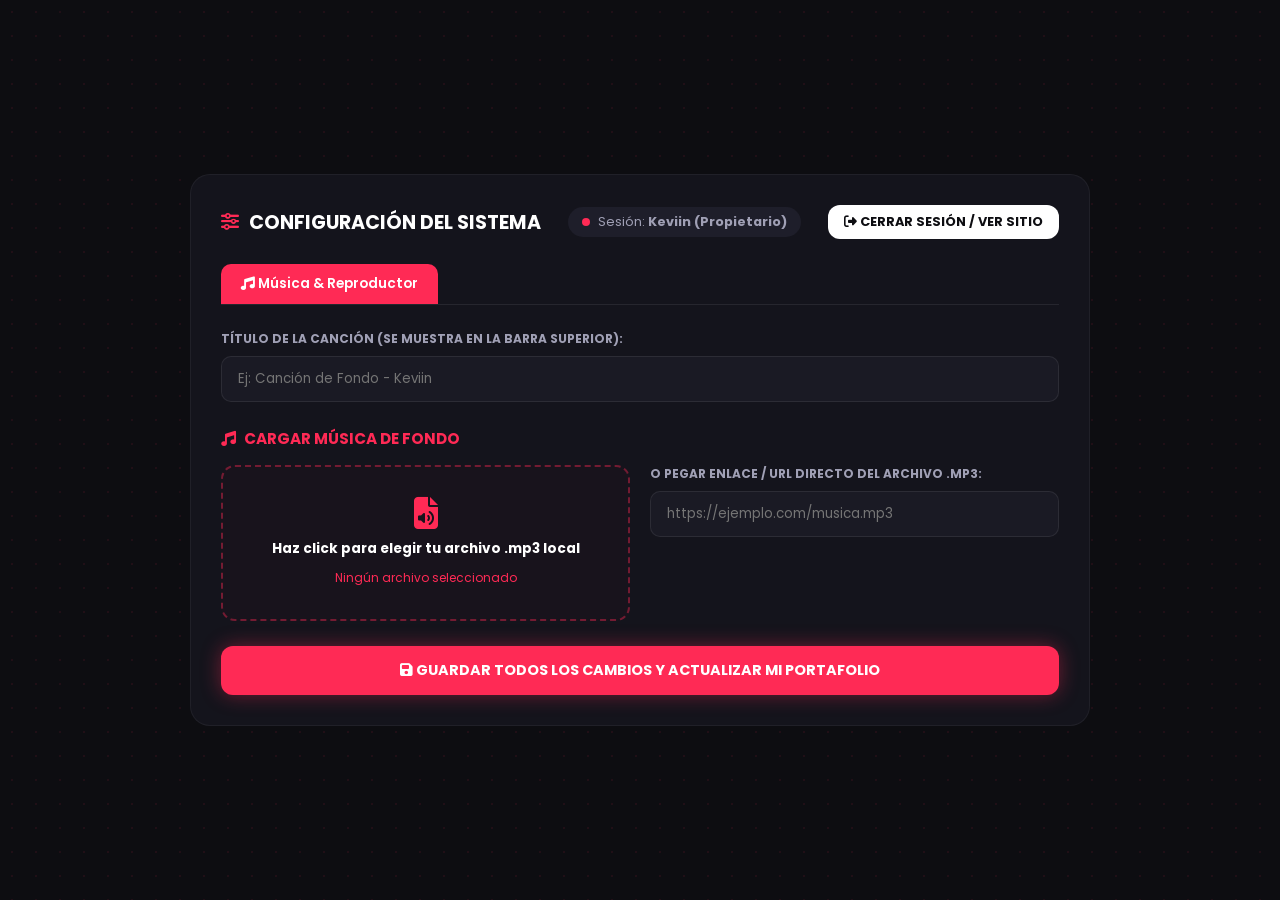
==== commit 0e437124: "Add files via upload" ====
--- a/portal.html
+++ b/portal.html
@@ -4,199 +4,54 @@
     <meta charset="UTF-8">
     <meta name="viewport" content="width=device-width, initial-scale=1.0">
     <title>Terminal de Control - Keviin</title>
-    <link rel="icon" type="image/svg+xml" href="data:image/svg+xml,<svg xmlns='http://www.w3.org/2000/svg' viewBox='0 0 100 100'><circle cx='50' cy='50' r='45' fill='%2308080a'/><circle cx='50' cy='50' r='20' fill='%23ff2a4b'/></svg>">
-    <link href="https://fonts.googleapis.com/css2?family=Outfit:wght@400;600;700;800&family=Plus+Jakarta+Sans:wght@400;500;600;700&display=swap" rel="stylesheet">
+    <link rel="stylesheet" href="css/styles.css">
     <link rel="stylesheet" href="https://cdnjs.cloudflare.com/ajax/libs/font-awesome/6.4.0/css/all.min.css">
-    <style>
-        * { margin:0; padding:0; box-sizing:border-box; font-family:'Plus Jakarta Sans', sans-serif; }
-        body { background:#08080a; color:#fff; min-height:100vh; padding:25px 15px; display:flex; justify-content:center; }
-        .admin-box { width:100%; max-width:1050px; background:rgba(18,18,24,0.96); border:1px solid rgba(255,42,75,0.25); border-radius:24px; padding:30px; box-shadow:0 0 40px rgba(0,0,0,0.8); }
-        
-        .header-top { display:flex; justify-content:space-between; align-items:center; border-bottom:1px solid rgba(255,255,255,0.08); padding-bottom:18px; margin-bottom:20px; }
-        .header-top h1 { font-family:'Outfit', sans-serif; font-size:24px; color:#fff; font-weight:800; letter-spacing:0.5px; display:flex; align-items:center; gap:10px; }
-        .header-top h1 i { color:#ff2a4b; }
-        
-        .session-badge { display:inline-flex; align-items:center; gap:8px; background:rgba(255,42,75,0.1); border:1px solid rgba(255,42,75,0.3); color:#ff2a4b; padding:4px 12px; border-radius:20px; font-size:12px; font-weight:700; margin-top:6px; }
-        .session-badge span { width:6px; height:6px; background:#ff2a4b; border-radius:50%; box-shadow:0 0 8px #ff2a4b; }
+    <link href="https://fonts.googleapis.com/css2?family=Cinzel:wght@700&family=Poppins:wght@300;400;600;700&display=swap" rel="stylesheet">
+</head>
+<body class="admin-body">
+    <div class="admin-container">
+        <header class="admin-header">
+            <div class="admin-title">
+                <i class="fas fa-sliders-h"></i>
+                <h2>CONFIGURACIÓN DEL SISTEMA</h2>
+            </div>
+            <div class="session-badge">
+                <span class="status-dot"></span> Sesión: <strong>Keviin (Propietario)</strong>
+            </div>
+            <a href="index.html" class="btn-exit"><i class="fas fa-sign-out-alt"></i> CERRAR SESIÓN / VER SITIO</a>
+        </header>
 
-        .btn-logout { background:#fff; color:#08080a; border:none; padding:8px 18px; border-radius:12px; font-weight:700; font-size:12px; cursor:pointer; text-decoration:none; transition:0.3s; display:inline-flex; align-items:center; gap:6px; }
-        .btn-logout:hover { background:#e0e0e0; transform:translateY(-1px); }
-
-        /* TABS HORIZONTALES CON SCROLL CÓMODO */
-        .tabs-nav { display:flex; gap:8px; border-bottom:1px solid rgba(255,255,255,0.08); padding-bottom:12px; margin-bottom:25px; overflow-x:auto; }
-        .tabs-nav::-webkit-scrollbar { height:4px; }
-        .tabs-nav::-webkit-scrollbar-thumb { background:rgba(255,42,75,0.3); border-radius:10px; }
-
-        .tab-btn { background:transparent; border:none; color:#a0a0b0; padding:10px 18px; border-radius:10px; font-weight:700; font-size:13px; cursor:pointer; white-space:nowrap; transition:0.3s; display:flex; align-items:center; gap:8px; }
-        .tab-btn:hover { color:#fff; background:rgba(255,255,255,0.03); }
-        .tab-btn.active { background:#ff2a4b; color:#fff; box-shadow:0 0 15px rgba(255,42,75,0.4); }
-
-        .tab-pane { display:none; }
-        .tab-pane.active { display:block; }
-
-        .section-title { font-size:15px; font-weight:800; color:#ff2a4b; margin:20px 0 12px 0; border-bottom:1px solid rgba(255,42,75,0.2); padding-bottom:6px; font-family:'Outfit', sans-serif; letter-spacing:0.5px; }
-
-        .form-row { display:grid; grid-template-columns:repeat(auto-fit, minmax(280px, 1fr)); gap:15px; margin-bottom:15px; }
-        .form-group { margin-bottom:16px; }
-        label { display:block; font-size:12px; color:#a0a0b0; margin-bottom:6px; font-weight:700; text-transform:uppercase; letter-spacing:0.5px; }
-        
-        input[type="text"], textarea { width:100%; background:rgba(255,255,255,0.04); border:1px solid rgba(255,255,255,0.1); padding:10px 14px; border-radius:10px; color:#fff; font-size:13px; outline:none; transition:0.3s; }
-        input[type="text"]:focus, textarea:focus { border-color:#ff2a4b; background:rgba(255,255,255,0.06); }
-
-        /* LISTAS DINÁMICAS (VIÑETAS, METRICAS, SERVIDORES, TESTIMONIOS, JUEGOS) */
-        .dynamic-item { background:rgba(255,255,255,0.02); border:1px solid rgba(255,255,255,0.06); padding:12px 16px; border-radius:12px; margin-bottom:10px; display:flex; gap:12px; align-items:center; }
-        .dynamic-item input { flex:1; }
-        .btn-remove { background:rgba(255,42,75,0.15); border:1px solid rgba(255,42,75,0.3); color:#ff2a4b; width:34px; height:34px; border-radius:8px; cursor:pointer; display:flex; align-items:center; justify-content:center; transition:0.2s; flex-shrink:0; }
-        .btn-remove:hover { background:#ff2a4b; color:#fff; }
-
-        .btn-add { background:rgba(255,255,255,0.05); border:1px dashed rgba(255,255,255,0.2); color:#fff; padding:10px; border-radius:10px; font-weight:700; font-size:12px; cursor:pointer; width:100%; transition:0.3s; margin-top:5px; }
-        .btn-add:hover { background:rgba(255,42,75,0.1); border-color:#ff2a4b; color:#ff2a4b; }
-
-        /* SUBIDA DE ARCHIVOS LOCALES FIXEADA */
-        .upload-card { border:2px dashed #ff2a4b; background:rgba(255,42,75,0.04); padding:18px; border-radius:14px; text-align:center; cursor:pointer; transition:0.3s; margin-top:6px; }
-        .upload-card:hover { background:rgba(255,42,75,0.12); }
-        .upload-card i { font-size:24px; color:#ff2a4b; margin-bottom:6px; }
-
-        .btn-save-main { background:#ff2a4b; color:#fff; border:none; padding:16px 30px; border-radius:14px; font-weight:800; font-size:15px; cursor:pointer; width:100%; margin-top:25px; box-shadow:0 8px 25px rgba(255,42,75,0.4); transition:0.3s; font-family:'Outfit', sans-serif; letter-spacing:1px; }
-        .btn-save-main:hover { background:#e01f3f; transform:translateY(-2px); box-shadow:0 12px 30px rgba(255,42,75,0.5); }
-    </style>
-</head>
-<body>
-
-    <div class="admin-box">
-        <!-- HEADER PRINCIPAL -->
-        <div class="header-top">
-            <div>
-                <h1><i class="fas fa-sliders-h"></i> CONFIGURACIÓN DEL SISTEMA</h1>
-                <div class="session-badge"><span></span> Sesión: Keviin (Propietario)</div>
-            </div>
-            <a href="index.html" class="btn-logout"><i class="fas fa-sign-out-alt"></i> CERRAR SESIÓN / VER SITIO</a>
+        <div class="admin-tabs">
+            <button class="tab-btn active"><i class="fas fa-music"></i> Música & Reproductor</button>
         </div>
 
-        <!-- TABS DE NAVEGACIÓN COMPLETAS (COMO LA SEGUNDA FOTO) -->
-        <div class="tabs-nav">
-            <button class="tab-btn active" onclick="openTab('general', this)"><i class="fas fa-home"></i> General & Inicio</button>
-            <button class="tab-btn" onclick="openTab('multimedia', this)"><i class="fas fa-music"></i> Música & Reproductor</button>
-            <button class="tab-btn" onclick="openTab('trayectoria', this)"><i class="fas fa-server"></i> Trayectoria & Servidores</button>
-            <button class="tab-btn" onclick="openTab('comunidad', this)"><i class="fas fa-users"></i> Comunidad & Testimonios</button>
-        </div>
+        <div class="admin-card">
+            <div class="form-group">
+                <label>TÍTULO DE LA CANCIÓN (SE MUESTRA EN LA BARRA SUPERIOR):</label>
+                <input type="text" id="music-title-input" placeholder="Ej: Canción de Fondo - Keviin">
+            </div>
 
-        <form id="masterForm" onsubmit="event.preventDefault(); saveEverything();">
-            
-            <!-- 1. GENERAL & INICIO -->
-            <div id="tab-general" class="tab-pane active">
-                <div class="form-row">
-                    <div class="form-group">
-                        <label>Nombre / Nickname:</label>
-                        <input type="text" id="cfgName" value="Keviin">
-                    </div>
-                    <div class="form-group">
-                        <label>Rol / Subtítulo Corto:</label>
-                        <input type="text" id="cfgRole" value="SCREENSHARE & COMMUNITY MANAGER">
-                    </div>
-                    <div class="form-group">
-                        <label>Usuario de Discord:</label>
-                        <input type="text" id="cfgDiscord" value="Keviin">
-                    </div>
+            <h3 class="section-subtitle"><i class="fas fa-music"></i> CARGAR MÚSICA DE FONDO</h3>
+
+            <div class="music-grid">
+                <div class="upload-box" onclick="document.getElementById('local-audio-file').click()">
+                    <i class="fas fa-file-audio"></i>
+                    <p><strong>Haz click para elegir tu archivo .mp3 local</strong></p>
+                    <span id="file-name-display">Ningún archivo seleccionado</span>
+                    <input type="file" id="local-audio-file" accept="audio/mp3,audio/*" style="display:none;" onchange="updateFileName(this)">
                 </div>
 
-                <div class="form-group">
-                    <label>Biografía / Descripción Principal:</label>
-                    <textarea id="cfgBio" rows="3"></textarea>
-                </div>
-
-                <!-- SUBIR LOGO / AVATAR CON FIX MP3/IMG -->
-                <div class="section-title"><i class="fas fa-user-circle"></i> AVATAR / LOGO DE PERFIL</div>
-                <div class="form-row">
-                    <div class="form-group">
-                        <label>1. Subir Foto/Logo desde la PC (PNG/JPG):</label>
-                        <div class="upload-card" onclick="document.getElementById('fileAvatarInput').click()">
-                            <i class="fas fa-cloud-upload-alt"></i>
-                            <p style="font-size:12px; color:#fff; font-weight:700;">Haz click para elegir una imagen de tu computadora</p>
-                            <span id="lblAvatarFile" style="font-size:11px; color:#ff2a4b; font-weight:700; display:block; margin-top:4px;">Ningún archivo seleccionado</span>
-                            <input type="file" id="fileAvatarInput" accept="image/*" style="display:none;" onchange="showFileName(this, 'lblAvatarFile')">
-                        </div>
-                    </div>
-                    <div class="form-group">
-                        <label>2. O Pegar Enlace/URL directo del Avatar:</label>
-                        <input type="text" id="cfgAvatarUrl" placeholder="https://... o img/avatar.png">
-                    </div>
-                </div>
-
-                <!-- VIÑETAS / BULLETS DINÁMICAS -->
-                <div class="section-title"><i class="fas fa-check-circle"></i> VIÑETAS / PUNTOS CLAVE DEL INICIO</div>
-                <div id="bulletsContainer"></div>
-                <button type="button" class="btn-add" onclick="addBulletField()"><i class="fas fa-plus"></i> Añadir Nueva Viñeta</button>
-
-                <!-- MÉTRICAS DINÁMICAS -->
-                <div class="section-title"><i class="fas fa-chart-line"></i> MÉTRICAS DESTACADAS</div>
-                <div id="metricsContainer"></div>
-                <button type="button" class="btn-add" onclick="addMetricField()"><i class="fas fa-plus"></i> Añadir Nueva Métrica</button>
-            </div>
-
-            <!-- 2. MÚSICA & REPRODUCTOR -->
-            <div id="tab-multimedia" class="tab-pane">
-                <div class="form-group">
-                    <label>Título de la Canción (Se muestra en la barra superior):</label>
-                    <input type="text" id="cfgSongTitle" value="After Dark × Sweater Weather">
-                </div>
-
-                <div class="section-title"><i class="fas fa-music"></i> CARGAR MÚSICA DE FONDO</div>
-                <div class="form-row">
-                    <div class="form-group">
-                        <label>1. Subir Canción MP3 desde tu PC:</label>
-                        <div class="upload-card" onclick="document.getElementById('fileAudioInput').click()">
-                            <i class="fas fa-file-audio"></i>
-                            <p style="font-size:12px; color:#fff; font-weight:700;">Haz click para elegir tu archivo .mp3 local</p>
-                            <span id="lblAudioFile" style="font-size:11px; color:#ff2a4b; font-weight:700; display:block; margin-top:4px;">Ningún archivo seleccionado</span>
-                            <input type="file" id="fileAudioInput" accept="audio/*" style="display:none;" onchange="showFileName(this, 'lblAudioFile')">
-                        </div>
-                    </div>
-                    <div class="form-group">
-                        <label>2. O Pegar Enlace/URL directo del archivo .mp3:</label>
-                        <input type="text" id="cfgSongUrl" placeholder="https://... o audio/cancion.mp3">
-                    </div>
+                <div class="url-box">
+                    <label>O PEGAR ENLACE / URL DIRECTO DEL ARCHIVO .MP3:</label>
+                    <input type="text" id="music-url-input" placeholder="https://ejemplo.com/musica.mp3">
                 </div>
             </div>
 
-            <!-- 3. TRAYECTORIA & SERVIDORES -->
-            <div id="tab-trayectoria" class="tab-pane">
-                <div class="section-title"><i class="fas fa-server"></i> SERVIDORES Y EXPERIENCIA PVP</div>
-                <div id="trajectoryContainer"></div>
-                <button type="button" class="btn-add" onclick="addServerField()"><i class="fas fa-plus"></i> Añadir Nuevo Servidor</button>
-            </div>
-
-            <!-- 4. COMUNIDAD & TESTIMONIOS -->
-            <div id="tab-comunidad" class="tab-pane">
-                <div class="form-row">
-                    <div class="form-group">
-                        <label>Descripción de la Comunidad:</label>
-                        <input type="text" id="cfgCommDesc">
-                    </div>
-                    <div class="form-group">
-                        <label>Miembros Activos:</label>
-                        <input type="text" id="cfgCommMembers" value="1,450+">
-                    </div>
-                    <div class="form-group">
-                        <label>Enlace de Invitación de Discord:</label>
-                        <input type="text" id="cfgCommLink" value="https://discord.gg/">
-                    </div>
-                </div>
-
-                <div class="section-title"><i class="fas fa-quote-left"></i> LO QUE DICEN LOS OWNERS (TESTIMONIOS)</div>
-                <div id="testimonialsContainer"></div>
-                <button type="button" class="btn-add" onclick="addTestimonialField()"><i class="fas fa-plus"></i> Añadir Testimonio</button>
-
-                <div class="section-title"><i class="fas fa-gamepad"></i> JUEGOS ACTIVOS DE LA COMUNIDAD</div>
-                <div id="gamesContainer"></div>
-                <button type="button" class="btn-add" onclick="addGameField()"><i class="fas fa-plus"></i> Añadir Juego</button>
-            </div>
-
-            <!-- BOTÓN GUARDAR GLOBAL -->
-            <button type="submit" class="btn-save-main"><i class="fas fa-save"></i> GUARDAR TODOS LOS CAMBIOS Y ACTUALIZAR MI PORTAFOLIO</button>
-        </form>
+            <button class="btn-save-all" onclick="saveAdminConfig()">
+                <i class="fas fa-save"></i> GUARDAR TODOS LOS CAMBIOS Y ACTUALIZAR MI PORTAFOLIO
+            </button>
+        </div>
     </div>
-
     <script src="js/admin.js"></script>
 </body>
 </html>
--- a/css/styles.css
+++ b/css/styles.css
@@ -0,0 +1,423 @@
+* {
+    box-sizing: border-box;
+    margin: 0;
+    padding: 0;
+    font-family: 'Poppins', sans-serif;
+}
+
+body {
+    background-color: #0d0d11;
+    color: #ffffff;
+    min-height: 100vh;
+    background-image: radial-gradient(rgba(255, 42, 85, 0.08) 1px, transparent 1px);
+    background-size: 24px 24px;
+}
+
+/* TOP BAR & LOGO */
+.top-bar {
+    display: flex;
+    justify-content: space-between;
+    align-items: center;
+    padding: 20px 40px;
+    background: rgba(13, 13, 17, 0.85);
+    backdrop-filter: blur(10px);
+    position: sticky;
+    top: 0;
+    z-index: 100;
+}
+
+.brand-logo {
+    display: flex;
+    align-items: center;
+    gap: 2px;
+}
+
+.k-icon {
+    font-family: 'Cinzel', serif;
+    font-size: 2.2rem;
+    font-weight: 700;
+    color: #ff2a55;
+    text-shadow: 0 0 12px rgba(255, 42, 85, 0.6);
+}
+
+.brand-name {
+    font-size: 1.5rem;
+    font-weight: 700;
+    color: #ffffff;
+    letter-spacing: -0.5px;
+}
+
+.main-nav {
+    display: flex;
+    gap: 15px;
+    background: #14141c;
+    padding: 6px 12px;
+    border-radius: 30px;
+    border: 1px solid rgba(255, 255, 255, 0.05);
+}
+
+.nav-btn {
+    color: #8a8a9e;
+    text-decoration: none;
+    font-size: 0.85rem;
+    font-weight: 600;
+    padding: 8px 16px;
+    border-radius: 20px;
+    transition: all 0.3s ease;
+    display: flex;
+    align-items: center;
+    gap: 8px;
+}
+
+.nav-btn.active, .nav-btn:hover {
+    color: #ffffff;
+    background: #ff2a55;
+    box-shadow: 0 0 15px rgba(255, 42, 85, 0.4);
+}
+
+/* UNIFIED STATUS PILL (Visitas + Música) */
+.unified-status-pill {
+    display: flex;
+    align-items: center;
+    background: #14141c;
+    border: 1px solid rgba(255, 42, 85, 0.3);
+    border-radius: 30px;
+    padding: 8px 18px;
+    cursor: pointer;
+    transition: all 0.3s ease;
+    gap: 12px;
+}
+
+.unified-status-pill:hover {
+    border-color: #ff2a55;
+    box-shadow: 0 0 15px rgba(255, 42, 85, 0.3);
+}
+
+.views-section {
+    display: flex;
+    align-items: center;
+    gap: 6px;
+    color: #ffffff;
+    font-size: 0.85rem;
+    font-weight: 600;
+}
+
+.views-section i {
+    color: #ff2a55;
+}
+
+.divider {
+    width: 1px;
+    height: 16px;
+    background: rgba(255, 255, 255, 0.15);
+}
+
+.music-section {
+    display: flex;
+    align-items: center;
+    gap: 8px;
+    font-size: 0.85rem;
+    color: #ffffff;
+    font-weight: 500;
+}
+
+.equalizer-bars {
+    display: flex;
+    align-items: flex-end;
+    gap: 2px;
+    height: 12px;
+}
+
+.equalizer-bars span {
+    width: 3px;
+    height: 100%;
+    background: #ff2a55;
+    border-radius: 2px;
+}
+
+.unified-status-pill.playing .equalizer-bars span:nth-child(1) { animation: bounce 0.6s infinite alternate; }
+.unified-status-pill.playing .equalizer-bars span:nth-child(2) { animation: bounce 0.8s infinite alternate 0.2s; }
+.unified-status-pill.playing .equalizer-bars span:nth-child(3) { animation: bounce 0.5s infinite alternate 0.4s; }
+
+@keyframes bounce {
+    0% { height: 30%; }
+    100% { height: 100%; }
+}
+
+/* CONTENT SECTIONS */
+.main-content {
+    max-width: 1000px;
+    margin: 40px auto;
+    padding: 0 20px;
+}
+
+.section-card {
+    background: #14141c;
+    border-radius: 20px;
+    padding: 35px;
+    border: 1px solid rgba(255, 255, 255, 0.05);
+}
+
+.section-header h2 {
+    font-size: 1.4rem;
+    font-weight: 700;
+    display: flex;
+    align-items: center;
+    gap: 10px;
+    margin-bottom: 12px;
+}
+
+.icon-red {
+    color: #ff2a55;
+}
+
+.section-desc {
+    color: #a0a0b5;
+    font-size: 0.9rem;
+    line-height: 1.6;
+    margin-bottom: 25px;
+}
+
+.servers-grid {
+    display: grid;
+    grid-template-columns: repeat(2, 1fr);
+    gap: 20px;
+}
+
+.server-card {
+    background: #1a1a24;
+    border-radius: 14px;
+    padding: 20px;
+    display: flex;
+    gap: 15px;
+    border: 1px solid rgba(255, 255, 255, 0.03);
+    transition: transform 0.2s;
+}
+
+.server-card:hover {
+    transform: translateY(-3px);
+}
+
+.server-icon {
+    width: 42px;
+    height: 42px;
+    background: rgba(255, 42, 85, 0.1);
+    border-radius: 10px;
+    display: flex;
+    align-items: center;
+    justify-content: center;
+    color: #ff2a55;
+
+}
+
+.server-info {
+    flex: 1;
+}
+
+.server-top {
+    display: flex;
+    justify-content: space-between;
+    align-items: center;
+}
+
+.server-top h3 {
+    font-size: 1rem;
+    font-weight: 600;
+}
+
+.badge-status {
+    background: rgba(39, 174, 96, 0.15);
+    color: #27ae60;
+    font-size: 0.65rem;
+    font-weight: 700;
+    padding: 3px 8px;
+    border-radius: 6px;
+}
+
+.server-role {
+    color: #ff2a55;
+    font-size: 0.8rem;
+    font-weight: 600;
+    display: block;
+    margin: 2px 0 8px 0;
+}
+
+.server-desc {
+    color: #8a8a9e;
+    font-size: 0.8rem;
+    line-height: 1.4;
+}
+
+/* ADMIN PANEL STYLES */
+.admin-body {
+    display: flex;
+    justify-content: center;
+    align-items: center;
+    padding: 40px 20px;
+}
+
+.admin-container {
+    width: 100%;
+    max-width: 900px;
+    background: #14141c;
+    border-radius: 20px;
+    padding: 30px;
+    border: 1px solid rgba(255, 255, 255, 0.05);
+}
+
+.admin-header {
+    display: flex;
+    justify-content: space-between;
+    align-items: center;
+    margin-bottom: 25px;
+    flex-wrap: wrap;
+    gap: 15px;
+}
+
+.admin-title {
+    display: flex;
+    align-items: center;
+    gap: 10px;
+    color: #ff2a55;
+    font-size: 1.1rem;
+}
+
+.admin-title h2 {
+    color: #ffffff;
+    font-size: 1.2rem;
+}
+
+.session-badge {
+    background: #1e1e2a;
+    padding: 6px 14px;
+    border-radius: 20px;
+    font-size: 0.8rem;
+    color: #a0a0b5;
+}
+
+.status-dot {
+    display: inline-block;
+    width: 8px;
+    height: 8px;
+    background: #ff2a55;
+    border-radius: 50%;
+    margin-right: 5px;
+}
+
+.btn-exit {
+    background: #ffffff;
+    color: #0d0d11;
+    text-decoration: none;
+    font-size: 0.8rem;
+    font-weight: 700;
+    padding: 8px 16px;
+    border-radius: 12px;
+}
+
+.admin-tabs {
+    border-bottom: 1px solid rgba(255, 255, 255, 0.08);
+    margin-bottom: 25px;
+}
+
+.tab-btn {
+    background: #ff2a55;
+    color: white;
+    border: none;
+    padding: 10px 20px;
+    border-radius: 10px 10px 0 0;
+    font-weight: 600;
+    font-size: 0.85rem;
+    cursor: pointer;
+}
+
+.form-group {
+    margin-bottom: 25px;
+}
+
+.form-group label {
+    display: block;
+    font-size: 0.75rem;
+    font-weight: 700;
+    color: #a0a0b5;
+    margin-bottom: 8px;
+}
+
+.form-group input {
+    width: 100%;
+    background: #1a1a24;
+    border: 1px solid rgba(255, 255, 255, 0.08);
+    padding: 12px 16px;
+    border-radius: 10px;
+    color: white;
+}
+
+.section-subtitle {
+    font-size: 0.95rem;
+    color: #ff2a55;
+    margin-bottom: 15px;
+    display: flex;
+    align-items: center;
+    gap: 8px;
+}
+
+.music-grid {
+    display: grid;
+    grid-template-columns: 1fr 1fr;
+    gap: 20px;
+    margin-bottom: 25px;
+}
+
+.upload-box {
+    border: 2px dashed rgba(255, 42, 85, 0.4);
+    border-radius: 14px;
+    padding: 30px 20px;
+    text-align: center;
+    cursor: pointer;
+    background: rgba(255, 42, 85, 0.02);
+}
+
+.upload-box i {
+    font-size: 2rem;
+    color: #ff2a55;
+    margin-bottom: 10px;
+}
+
+.upload-box p {
+    font-size: 0.85rem;
+    margin-bottom: 5px;
+}
+
+.upload-box span {
+    font-size: 0.75rem;
+    color: #ff2a55;
+}
+
+.url-box label {
+    display: block;
+    font-size: 0.75rem;
+    font-weight: 700;
+    color: #a0a0b5;
+    margin-bottom: 8px;
+}
+
+.url-box input {
+    width: 100%;
+    background: #1a1a24;
+    border: 1px solid rgba(255, 255, 255, 0.08);
+    padding: 12px 16px;
+    border-radius: 10px;
+    color: white;
+}
+
+.btn-save-all {
+    width: 100%;
+    background: #ff2a55;
+    color: white;
+    border: none;
+    padding: 14px;
+    border-radius: 12px;
+    font-weight: 700;
+    font-size: 0.9rem;
+    cursor: pointer;
+    box-shadow: 0 0 20px rgba(255, 42, 85, 0.4);
+}
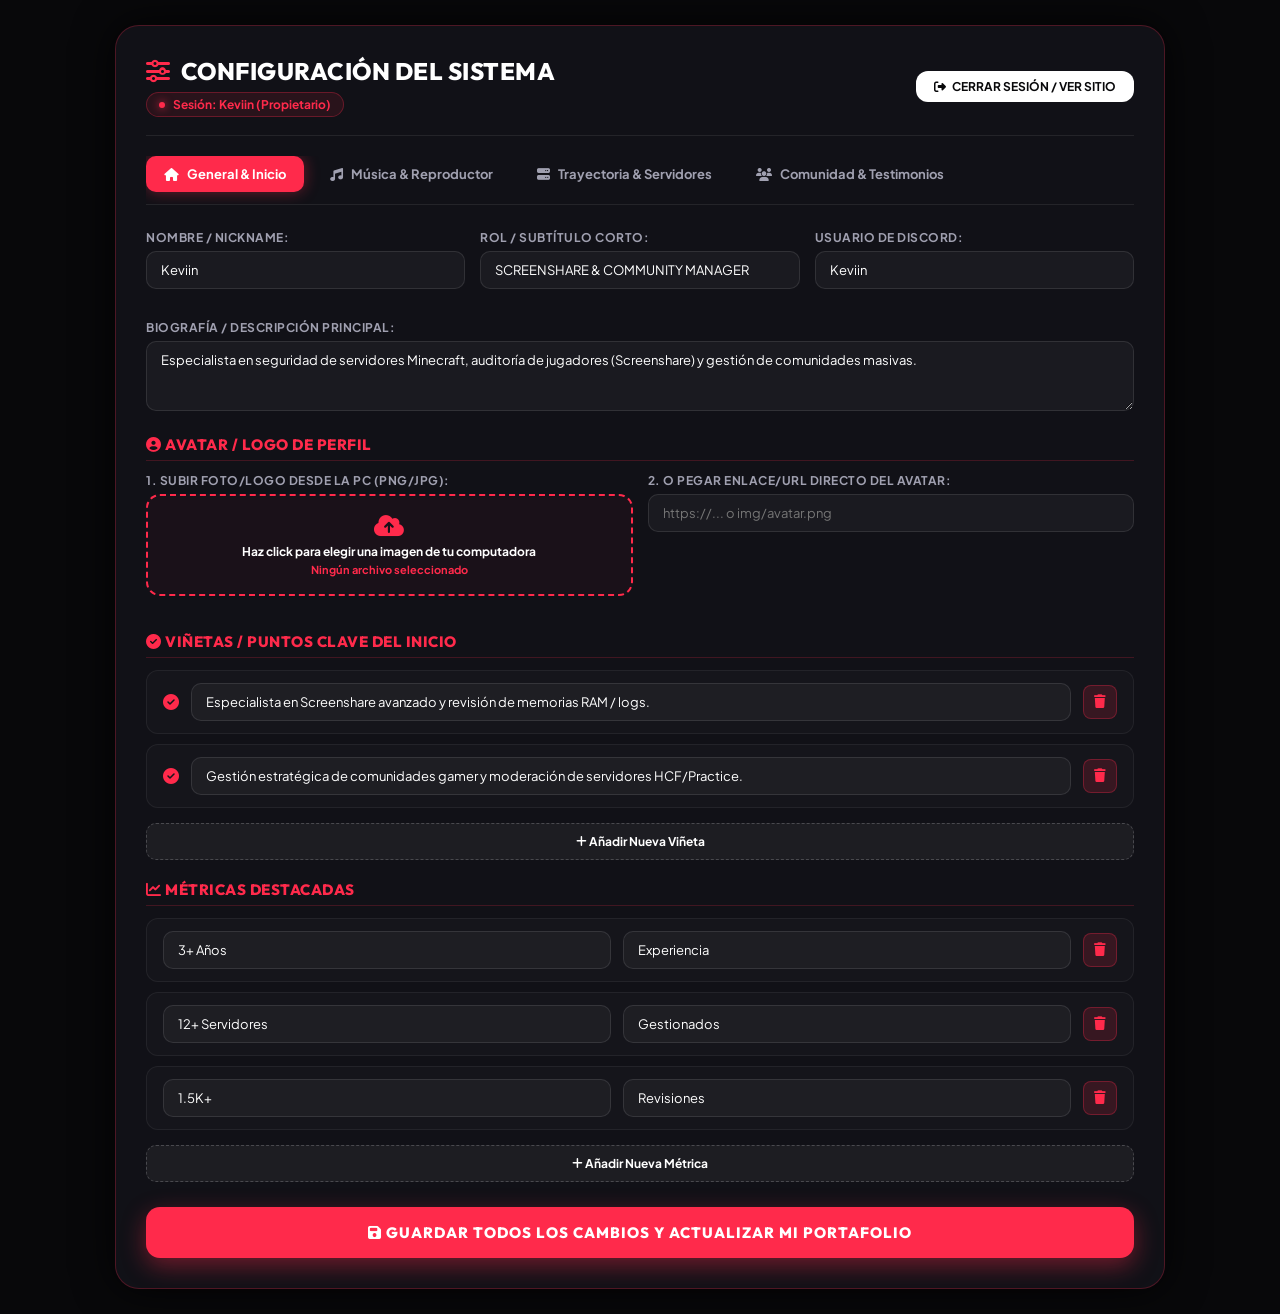
==== commit b51eabae: "Add files via upload" ====
--- a/portal.html
+++ b/portal.html
@@ -4,54 +4,199 @@
     <meta charset="UTF-8">
     <meta name="viewport" content="width=device-width, initial-scale=1.0">
     <title>Terminal de Control - Keviin</title>
-    <link rel="stylesheet" href="css/styles.css">
+    <link rel="icon" type="image/svg+xml" href="data:image/svg+xml,<svg xmlns='http://www.w3.org/2000/svg' viewBox='0 0 100 100'><circle cx='50' cy='50' r='45' fill='%2308080a'/><circle cx='50' cy='50' r='20' fill='%23ff2a4b'/></svg>">
+    <link href="https://fonts.googleapis.com/css2?family=Outfit:wght@400;600;700;800&family=Plus+Jakarta+Sans:wght@400;500;600;700&display=swap" rel="stylesheet">
     <link rel="stylesheet" href="https://cdnjs.cloudflare.com/ajax/libs/font-awesome/6.4.0/css/all.min.css">
-    <link href="https://fonts.googleapis.com/css2?family=Cinzel:wght@700&family=Poppins:wght@300;400;600;700&display=swap" rel="stylesheet">
+    <style>
+        * { margin:0; padding:0; box-sizing:border-box; font-family:'Plus Jakarta Sans', sans-serif; }
+        body { background:#08080a; color:#fff; min-height:100vh; padding:25px 15px; display:flex; justify-content:center; }
+        .admin-box { width:100%; max-width:1050px; background:rgba(18,18,24,0.96); border:1px solid rgba(255,42,75,0.25); border-radius:24px; padding:30px; box-shadow:0 0 40px rgba(0,0,0,0.8); }
+        
+        .header-top { display:flex; justify-content:space-between; align-items:center; border-bottom:1px solid rgba(255,255,255,0.08); padding-bottom:18px; margin-bottom:20px; }
+        .header-top h1 { font-family:'Outfit', sans-serif; font-size:24px; color:#fff; font-weight:800; letter-spacing:0.5px; display:flex; align-items:center; gap:10px; }
+        .header-top h1 i { color:#ff2a4b; }
+        
+        .session-badge { display:inline-flex; align-items:center; gap:8px; background:rgba(255,42,75,0.1); border:1px solid rgba(255,42,75,0.3); color:#ff2a4b; padding:4px 12px; border-radius:20px; font-size:12px; font-weight:700; margin-top:6px; }
+        .session-badge span { width:6px; height:6px; background:#ff2a4b; border-radius:50%; box-shadow:0 0 8px #ff2a4b; }
+
+        .btn-logout { background:#fff; color:#08080a; border:none; padding:8px 18px; border-radius:12px; font-weight:700; font-size:12px; cursor:pointer; text-decoration:none; transition:0.3s; display:inline-flex; align-items:center; gap:6px; }
+        .btn-logout:hover { background:#e0e0e0; transform:translateY(-1px); }
+
+        /* TABS HORIZONTALES CON SCROLL CÓMODO */
+        .tabs-nav { display:flex; gap:8px; border-bottom:1px solid rgba(255,255,255,0.08); padding-bottom:12px; margin-bottom:25px; overflow-x:auto; }
+        .tabs-nav::-webkit-scrollbar { height:4px; }
+        .tabs-nav::-webkit-scrollbar-thumb { background:rgba(255,42,75,0.3); border-radius:10px; }
+
+        .tab-btn { background:transparent; border:none; color:#a0a0b0; padding:10px 18px; border-radius:10px; font-weight:700; font-size:13px; cursor:pointer; white-space:nowrap; transition:0.3s; display:flex; align-items:center; gap:8px; }
+        .tab-btn:hover { color:#fff; background:rgba(255,255,255,0.03); }
+        .tab-btn.active { background:#ff2a4b; color:#fff; box-shadow:0 0 15px rgba(255,42,75,0.4); }
+
+        .tab-pane { display:none; }
+        .tab-pane.active { display:block; }
+
+        .section-title { font-size:15px; font-weight:800; color:#ff2a4b; margin:20px 0 12px 0; border-bottom:1px solid rgba(255,42,75,0.2); padding-bottom:6px; font-family:'Outfit', sans-serif; letter-spacing:0.5px; }
+
+        .form-row { display:grid; grid-template-columns:repeat(auto-fit, minmax(280px, 1fr)); gap:15px; margin-bottom:15px; }
+        .form-group { margin-bottom:16px; }
+        label { display:block; font-size:12px; color:#a0a0b0; margin-bottom:6px; font-weight:700; text-transform:uppercase; letter-spacing:0.5px; }
+        
+        input[type="text"], textarea { width:100%; background:rgba(255,255,255,0.04); border:1px solid rgba(255,255,255,0.1); padding:10px 14px; border-radius:10px; color:#fff; font-size:13px; outline:none; transition:0.3s; }
+        input[type="text"]:focus, textarea:focus { border-color:#ff2a4b; background:rgba(255,255,255,0.06); }
+
+        /* LISTAS DINÁMICAS (VIÑETAS, METRICAS, SERVIDORES, TESTIMONIOS, JUEGOS) */
+        .dynamic-item { background:rgba(255,255,255,0.02); border:1px solid rgba(255,255,255,0.06); padding:12px 16px; border-radius:12px; margin-bottom:10px; display:flex; gap:12px; align-items:center; }
+        .dynamic-item input { flex:1; }
+        .btn-remove { background:rgba(255,42,75,0.15); border:1px solid rgba(255,42,75,0.3); color:#ff2a4b; width:34px; height:34px; border-radius:8px; cursor:pointer; display:flex; align-items:center; justify-content:center; transition:0.2s; flex-shrink:0; }
+        .btn-remove:hover { background:#ff2a4b; color:#fff; }
+
+        .btn-add { background:rgba(255,255,255,0.05); border:1px dashed rgba(255,255,255,0.2); color:#fff; padding:10px; border-radius:10px; font-weight:700; font-size:12px; cursor:pointer; width:100%; transition:0.3s; margin-top:5px; }
+        .btn-add:hover { background:rgba(255,42,75,0.1); border-color:#ff2a4b; color:#ff2a4b; }
+
+        /* SUBIDA DE ARCHIVOS LOCALES FIXEADA */
+        .upload-card { border:2px dashed #ff2a4b; background:rgba(255,42,75,0.04); padding:18px; border-radius:14px; text-align:center; cursor:pointer; transition:0.3s; margin-top:6px; }
+        .upload-card:hover { background:rgba(255,42,75,0.12); }
+        .upload-card i { font-size:24px; color:#ff2a4b; margin-bottom:6px; }
+
+        .btn-save-main { background:#ff2a4b; color:#fff; border:none; padding:16px 30px; border-radius:14px; font-weight:800; font-size:15px; cursor:pointer; width:100%; margin-top:25px; box-shadow:0 8px 25px rgba(255,42,75,0.4); transition:0.3s; font-family:'Outfit', sans-serif; letter-spacing:1px; }
+        .btn-save-main:hover { background:#e01f3f; transform:translateY(-2px); box-shadow:0 12px 30px rgba(255,42,75,0.5); }
+    </style>
 </head>
-<body class="admin-body">
-    <div class="admin-container">
-        <header class="admin-header">
-            <div class="admin-title">
-                <i class="fas fa-sliders-h"></i>
-                <h2>CONFIGURACIÓN DEL SISTEMA</h2>
-            </div>
-            <div class="session-badge">
-                <span class="status-dot"></span> Sesión: <strong>Keviin (Propietario)</strong>
-            </div>
-            <a href="index.html" class="btn-exit"><i class="fas fa-sign-out-alt"></i> CERRAR SESIÓN / VER SITIO</a>
-        </header>
-
-        <div class="admin-tabs">
-            <button class="tab-btn active"><i class="fas fa-music"></i> Música & Reproductor</button>
+<body>
+
+    <div class="admin-box">
+        <!-- HEADER PRINCIPAL -->
+        <div class="header-top">
+            <div>
+                <h1><i class="fas fa-sliders-h"></i> CONFIGURACIÓN DEL SISTEMA</h1>
+                <div class="session-badge"><span></span> Sesión: Keviin (Propietario)</div>
+            </div>
+            <a href="index.html" class="btn-logout"><i class="fas fa-sign-out-alt"></i> CERRAR SESIÓN / VER SITIO</a>
         </div>
 
-        <div class="admin-card">
-            <div class="form-group">
-                <label>TÍTULO DE LA CANCIÓN (SE MUESTRA EN LA BARRA SUPERIOR):</label>
-                <input type="text" id="music-title-input" placeholder="Ej: Canción de Fondo - Keviin">
-            </div>
-
-            <h3 class="section-subtitle"><i class="fas fa-music"></i> CARGAR MÚSICA DE FONDO</h3>
-
-            <div class="music-grid">
-                <div class="upload-box" onclick="document.getElementById('local-audio-file').click()">
-                    <i class="fas fa-file-audio"></i>
-                    <p><strong>Haz click para elegir tu archivo .mp3 local</strong></p>
-                    <span id="file-name-display">Ningún archivo seleccionado</span>
-                    <input type="file" id="local-audio-file" accept="audio/mp3,audio/*" style="display:none;" onchange="updateFileName(this)">
-                </div>
-
-                <div class="url-box">
-                    <label>O PEGAR ENLACE / URL DIRECTO DEL ARCHIVO .MP3:</label>
-                    <input type="text" id="music-url-input" placeholder="https://ejemplo.com/musica.mp3">
-                </div>
-            </div>
-
-            <button class="btn-save-all" onclick="saveAdminConfig()">
-                <i class="fas fa-save"></i> GUARDAR TODOS LOS CAMBIOS Y ACTUALIZAR MI PORTAFOLIO
-            </button>
+        <!-- TABS DE NAVEGACIÓN COMPLETAS (COMO LA SEGUNDA FOTO) -->
+        <div class="tabs-nav">
+            <button class="tab-btn active" onclick="openTab('general', this)"><i class="fas fa-home"></i> General & Inicio</button>
+            <button class="tab-btn" onclick="openTab('multimedia', this)"><i class="fas fa-music"></i> Música & Reproductor</button>
+            <button class="tab-btn" onclick="openTab('trayectoria', this)"><i class="fas fa-server"></i> Trayectoria & Servidores</button>
+            <button class="tab-btn" onclick="openTab('comunidad', this)"><i class="fas fa-users"></i> Comunidad & Testimonios</button>
         </div>
+
+        <form id="masterForm" onsubmit="event.preventDefault(); saveEverything();">
+            
+            <!-- 1. GENERAL & INICIO -->
+            <div id="tab-general" class="tab-pane active">
+                <div class="form-row">
+                    <div class="form-group">
+                        <label>Nombre / Nickname:</label>
+                        <input type="text" id="cfgName" value="Keviin">
+                    </div>
+                    <div class="form-group">
+                        <label>Rol / Subtítulo Corto:</label>
+                        <input type="text" id="cfgRole" value="SCREENSHARE & COMMUNITY MANAGER">
+                    </div>
+                    <div class="form-group">
+                        <label>Usuario de Discord:</label>
+                        <input type="text" id="cfgDiscord" value="Keviin">
+                    </div>
+                </div>
+
+                <div class="form-group">
+                    <label>Biografía / Descripción Principal:</label>
+                    <textarea id="cfgBio" rows="3"></textarea>
+                </div>
+
+                <!-- SUBIR LOGO / AVATAR CON FIX MP3/IMG -->
+                <div class="section-title"><i class="fas fa-user-circle"></i> AVATAR / LOGO DE PERFIL</div>
+                <div class="form-row">
+                    <div class="form-group">
+                        <label>1. Subir Foto/Logo desde la PC (PNG/JPG):</label>
+                        <div class="upload-card" onclick="document.getElementById('fileAvatarInput').click()">
+                            <i class="fas fa-cloud-upload-alt"></i>
+                            <p style="font-size:12px; color:#fff; font-weight:700;">Haz click para elegir una imagen de tu computadora</p>
+                            <span id="lblAvatarFile" style="font-size:11px; color:#ff2a4b; font-weight:700; display:block; margin-top:4px;">Ningún archivo seleccionado</span>
+                            <input type="file" id="fileAvatarInput" accept="image/*" style="display:none;" onchange="showFileName(this, 'lblAvatarFile')">
+                        </div>
+                    </div>
+                    <div class="form-group">
+                        <label>2. O Pegar Enlace/URL directo del Avatar:</label>
+                        <input type="text" id="cfgAvatarUrl" placeholder="https://... o img/avatar.png">
+                    </div>
+                </div>
+
+                <!-- VIÑETAS / BULLETS DINÁMICAS -->
+                <div class="section-title"><i class="fas fa-check-circle"></i> VIÑETAS / PUNTOS CLAVE DEL INICIO</div>
+                <div id="bulletsContainer"></div>
+                <button type="button" class="btn-add" onclick="addBulletField()"><i class="fas fa-plus"></i> Añadir Nueva Viñeta</button>
+
+                <!-- MÉTRICAS DINÁMICAS -->
+                <div class="section-title"><i class="fas fa-chart-line"></i> MÉTRICAS DESTACADAS</div>
+                <div id="metricsContainer"></div>
+                <button type="button" class="btn-add" onclick="addMetricField()"><i class="fas fa-plus"></i> Añadir Nueva Métrica</button>
+            </div>
+
+            <!-- 2. MÚSICA & REPRODUCTOR -->
+            <div id="tab-multimedia" class="tab-pane">
+                <div class="form-group">
+                    <label>Título de la Canción (Se muestra en la barra superior):</label>
+                    <input type="text" id="cfgSongTitle" value="After Dark × Sweater Weather">
+                </div>
+
+                <div class="section-title"><i class="fas fa-music"></i> CARGAR MÚSICA DE FONDO</div>
+                <div class="form-row">
+                    <div class="form-group">
+                        <label>1. Subir Canción MP3 desde tu PC:</label>
+                        <div class="upload-card" onclick="document.getElementById('fileAudioInput').click()">
+                            <i class="fas fa-file-audio"></i>
+                            <p style="font-size:12px; color:#fff; font-weight:700;">Haz click para elegir tu archivo .mp3 local</p>
+                            <span id="lblAudioFile" style="font-size:11px; color:#ff2a4b; font-weight:700; display:block; margin-top:4px;">Ningún archivo seleccionado</span>
+                            <input type="file" id="fileAudioInput" accept="audio/*" style="display:none;" onchange="showFileName(this, 'lblAudioFile')">
+                        </div>
+                    </div>
+                    <div class="form-group">
+                        <label>2. O Pegar Enlace/URL directo del archivo .mp3:</label>
+                        <input type="text" id="cfgSongUrl" placeholder="https://... o audio/cancion.mp3">
+                    </div>
+                </div>
+            </div>
+
+            <!-- 3. TRAYECTORIA & SERVIDORES -->
+            <div id="tab-trayectoria" class="tab-pane">
+                <div class="section-title"><i class="fas fa-server"></i> SERVIDORES Y EXPERIENCIA PVP</div>
+                <div id="trajectoryContainer"></div>
+                <button type="button" class="btn-add" onclick="addServerField()"><i class="fas fa-plus"></i> Añadir Nuevo Servidor</button>
+            </div>
+
+            <!-- 4. COMUNIDAD & TESTIMONIOS -->
+            <div id="tab-comunidad" class="tab-pane">
+                <div class="form-row">
+                    <div class="form-group">
+                        <label>Descripción de la Comunidad:</label>
+                        <input type="text" id="cfgCommDesc">
+                    </div>
+                    <div class="form-group">
+                        <label>Miembros Activos:</label>
+                        <input type="text" id="cfgCommMembers" value="1,450+">
+                    </div>
+                    <div class="form-group">
+                        <label>Enlace de Invitación de Discord:</label>
+                        <input type="text" id="cfgCommLink" value="https://discord.gg/">
+                    </div>
+                </div>
+
+                <div class="section-title"><i class="fas fa-quote-left"></i> LO QUE DICEN LOS OWNERS (TESTIMONIOS)</div>
+                <div id="testimonialsContainer"></div>
+                <button type="button" class="btn-add" onclick="addTestimonialField()"><i class="fas fa-plus"></i> Añadir Testimonio</button>
+
+                <div class="section-title"><i class="fas fa-gamepad"></i> JUEGOS ACTIVOS DE LA COMUNIDAD</div>
+                <div id="gamesContainer"></div>
+                <button type="button" class="btn-add" onclick="addGameField()"><i class="fas fa-plus"></i> Añadir Juego</button>
+            </div>
+
+            <!-- BOTÓN GUARDAR GLOBAL -->
+            <button type="submit" class="btn-save-main"><i class="fas fa-save"></i> GUARDAR TODOS LOS CAMBIOS Y ACTUALIZAR MI PORTAFOLIO</button>
+        </form>
     </div>
+
     <script src="js/admin.js"></script>
 </body>
 </html>
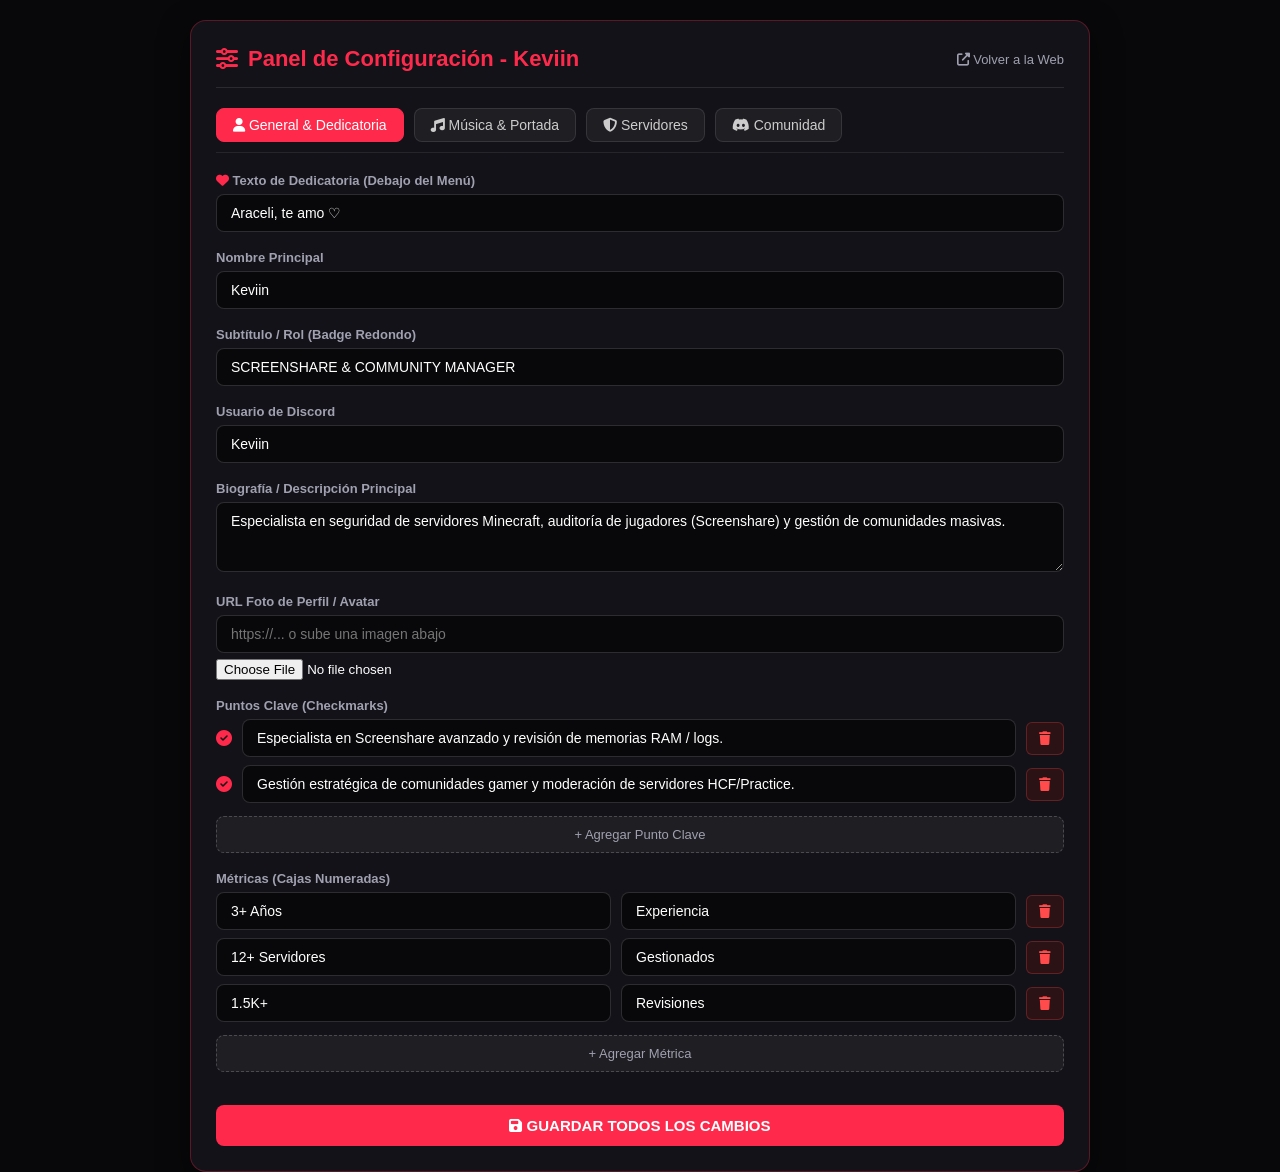
==== commit 364c38b9: "Add files via upload" ====
--- a/portal.html
+++ b/portal.html
@@ -3,200 +3,160 @@
 <head>
     <meta charset="UTF-8">
     <meta name="viewport" content="width=device-width, initial-scale=1.0">
-    <title>Terminal de Control - Keviin</title>
-    <link rel="icon" type="image/svg+xml" href="data:image/svg+xml,<svg xmlns='http://www.w3.org/2000/svg' viewBox='0 0 100 100'><circle cx='50' cy='50' r='45' fill='%2308080a'/><circle cx='50' cy='50' r='20' fill='%23ff2a4b'/></svg>">
-    <link href="https://fonts.googleapis.com/css2?family=Outfit:wght@400;600;700;800&family=Plus+Jakarta+Sans:wght@400;500;600;700&display=swap" rel="stylesheet">
+    <title>Panel de Control - Keviin</title>
+    <link rel="icon" type="image/svg+xml" href="data:image/svg+xml,<svg xmlns='http://www.w3.org/2000/svg' viewBox='0 0 100 100'><rect width='100' height='100' rx='20' fill='%2308080a'/><text x='50%' y='55%' dominant-baseline='central' text-anchor='middle' fill='%23ff2a4b' font-family='Cinzel, serif' font-weight='bold' font-size='70'>K</text></svg>">
+    <link href="https://fonts.googleapis.com/css2?family=Outfit:wght@400;600;700;800&display=swap" rel="stylesheet">
     <link rel="stylesheet" href="https://cdnjs.cloudflare.com/ajax/libs/font-awesome/6.4.0/css/all.min.css">
+    <link rel="stylesheet" href="css/styles.css">
     <style>
-        * { margin:0; padding:0; box-sizing:border-box; font-family:'Plus Jakarta Sans', sans-serif; }
-        body { background:#08080a; color:#fff; min-height:100vh; padding:25px 15px; display:flex; justify-content:center; }
-        .admin-box { width:100%; max-width:1050px; background:rgba(18,18,24,0.96); border:1px solid rgba(255,42,75,0.25); border-radius:24px; padding:30px; box-shadow:0 0 40px rgba(0,0,0,0.8); }
-        
-        .header-top { display:flex; justify-content:space-between; align-items:center; border-bottom:1px solid rgba(255,255,255,0.08); padding-bottom:18px; margin-bottom:20px; }
-        .header-top h1 { font-family:'Outfit', sans-serif; font-size:24px; color:#fff; font-weight:800; letter-spacing:0.5px; display:flex; align-items:center; gap:10px; }
-        .header-top h1 i { color:#ff2a4b; }
-        
-        .session-badge { display:inline-flex; align-items:center; gap:8px; background:rgba(255,42,75,0.1); border:1px solid rgba(255,42,75,0.3); color:#ff2a4b; padding:4px 12px; border-radius:20px; font-size:12px; font-weight:700; margin-top:6px; }
-        .session-badge span { width:6px; height:6px; background:#ff2a4b; border-radius:50%; box-shadow:0 0 8px #ff2a4b; }
-
-        .btn-logout { background:#fff; color:#08080a; border:none; padding:8px 18px; border-radius:12px; font-weight:700; font-size:12px; cursor:pointer; text-decoration:none; transition:0.3s; display:inline-flex; align-items:center; gap:6px; }
-        .btn-logout:hover { background:#e0e0e0; transform:translateY(-1px); }
-
-        /* TABS HORIZONTALES CON SCROLL CÓMODO */
-        .tabs-nav { display:flex; gap:8px; border-bottom:1px solid rgba(255,255,255,0.08); padding-bottom:12px; margin-bottom:25px; overflow-x:auto; }
-        .tabs-nav::-webkit-scrollbar { height:4px; }
-        .tabs-nav::-webkit-scrollbar-thumb { background:rgba(255,42,75,0.3); border-radius:10px; }
-
-        .tab-btn { background:transparent; border:none; color:#a0a0b0; padding:10px 18px; border-radius:10px; font-weight:700; font-size:13px; cursor:pointer; white-space:nowrap; transition:0.3s; display:flex; align-items:center; gap:8px; }
-        .tab-btn:hover { color:#fff; background:rgba(255,255,255,0.03); }
-        .tab-btn.active { background:#ff2a4b; color:#fff; box-shadow:0 0 15px rgba(255,42,75,0.4); }
-
-        .tab-pane { display:none; }
-        .tab-pane.active { display:block; }
-
-        .section-title { font-size:15px; font-weight:800; color:#ff2a4b; margin:20px 0 12px 0; border-bottom:1px solid rgba(255,42,75,0.2); padding-bottom:6px; font-family:'Outfit', sans-serif; letter-spacing:0.5px; }
-
-        .form-row { display:grid; grid-template-columns:repeat(auto-fit, minmax(280px, 1fr)); gap:15px; margin-bottom:15px; }
-        .form-group { margin-bottom:16px; }
-        label { display:block; font-size:12px; color:#a0a0b0; margin-bottom:6px; font-weight:700; text-transform:uppercase; letter-spacing:0.5px; }
-        
-        input[type="text"], textarea { width:100%; background:rgba(255,255,255,0.04); border:1px solid rgba(255,255,255,0.1); padding:10px 14px; border-radius:10px; color:#fff; font-size:13px; outline:none; transition:0.3s; }
-        input[type="text"]:focus, textarea:focus { border-color:#ff2a4b; background:rgba(255,255,255,0.06); }
-
-        /* LISTAS DINÁMICAS (VIÑETAS, METRICAS, SERVIDORES, TESTIMONIOS, JUEGOS) */
-        .dynamic-item { background:rgba(255,255,255,0.02); border:1px solid rgba(255,255,255,0.06); padding:12px 16px; border-radius:12px; margin-bottom:10px; display:flex; gap:12px; align-items:center; }
-        .dynamic-item input { flex:1; }
-        .btn-remove { background:rgba(255,42,75,0.15); border:1px solid rgba(255,42,75,0.3); color:#ff2a4b; width:34px; height:34px; border-radius:8px; cursor:pointer; display:flex; align-items:center; justify-content:center; transition:0.2s; flex-shrink:0; }
-        .btn-remove:hover { background:#ff2a4b; color:#fff; }
-
-        .btn-add { background:rgba(255,255,255,0.05); border:1px dashed rgba(255,255,255,0.2); color:#fff; padding:10px; border-radius:10px; font-weight:700; font-size:12px; cursor:pointer; width:100%; transition:0.3s; margin-top:5px; }
-        .btn-add:hover { background:rgba(255,42,75,0.1); border-color:#ff2a4b; color:#ff2a4b; }
-
-        /* SUBIDA DE ARCHIVOS LOCALES FIXEADA */
-        .upload-card { border:2px dashed #ff2a4b; background:rgba(255,42,75,0.04); padding:18px; border-radius:14px; text-align:center; cursor:pointer; transition:0.3s; margin-top:6px; }
-        .upload-card:hover { background:rgba(255,42,75,0.12); }
-        .upload-card i { font-size:24px; color:#ff2a4b; margin-bottom:6px; }
-
-        .btn-save-main { background:#ff2a4b; color:#fff; border:none; padding:16px 30px; border-radius:14px; font-weight:800; font-size:15px; cursor:pointer; width:100%; margin-top:25px; box-shadow:0 8px 25px rgba(255,42,75,0.4); transition:0.3s; font-family:'Outfit', sans-serif; letter-spacing:1px; }
-        .btn-save-main:hover { background:#e01f3f; transform:translateY(-2px); box-shadow:0 12px 30px rgba(255,42,75,0.5); }
+        body { background: #08080a; color: #fff; font-family: 'Outfit', sans-serif; margin: 0; padding: 20px; }
+        .admin-container { max-width: 900px; margin: 0 auto; background: #121218; border: 1px solid rgba(255,42,75,0.3); border-radius: 16px; padding: 25px; box-shadow: 0 10px 30px rgba(0,0,0,0.5); }
+        .admin-header { display: flex; justify-content: space-between; align-items: center; border-bottom: 1px solid rgba(255,255,255,0.1); padding-bottom: 15px; margin-bottom: 20px; }
+        .admin-title { font-size: 22px; font-weight: 700; color: #ff2a4b; display: flex; align-items: center; gap: 10px; }
+        .nav-tabs { display: flex; gap: 10px; margin-bottom: 20px; border-bottom: 1px solid rgba(255,255,255,0.08); padding-bottom: 10px; overflow-x: auto; }
+        .tab-btn { background: rgba(255,255,255,0.05); border: 1px solid rgba(255,255,255,0.1); color: #ccc; padding: 8px 16px; border-radius: 8px; cursor: pointer; font-size: 14px; transition: 0.2s; white-space: nowrap; }
+        .tab-btn.active, .tab-btn:hover { background: #ff2a4b; color: #fff; border-color: #ff2a4b; }
+        .tab-pane { display: none; }
+        .tab-pane.active { display: block; }
+        .form-group { margin-bottom: 18px; }
+        .form-group label { display: block; font-size: 13px; color: #a0a0b0; margin-bottom: 6px; font-weight: 600; }
+        .form-control { width: 100%; background: #08080a; border: 1px solid rgba(255,255,255,0.15); color: #fff; padding: 10px 14px; border-radius: 8px; box-sizing: border-box; font-family: inherit; font-size: 14px; }
+        .form-control:focus { border-color: #ff2a4b; outline: none; }
+        .btn-save { background: #ff2a4b; color: #fff; border: none; padding: 12px 24px; border-radius: 8px; font-size: 15px; font-weight: 700; cursor: pointer; transition: 0.2s; width: 100%; margin-top: 15px; }
+        .btn-save:hover { background: #e01f3d; box-shadow: 0 0 15px rgba(255,42,75,0.4); }
+        .dynamic-item { display: flex; gap: 10px; margin-bottom: 8px; align-items: center; }
+        .btn-remove { background: #2a1215; color: #ff4b4b; border: 1px solid #ff4b4b44; padding: 8px 12px; border-radius: 6px; cursor: pointer; }
+        .btn-add { background: rgba(255,255,255,0.05); border: 1px dashed rgba(255,255,255,0.2); color: #a0a0b0; width: 100%; padding: 10px; border-radius: 8px; cursor: pointer; font-size: 13px; margin-top: 5px; }
+        .btn-add:hover { border-color: #ff2a4b; color: #fff; }
     </style>
 </head>
 <body>
 
-    <div class="admin-box">
-        <!-- HEADER PRINCIPAL -->
-        <div class="header-top">
-            <div>
-                <h1><i class="fas fa-sliders-h"></i> CONFIGURACIÓN DEL SISTEMA</h1>
-                <div class="session-badge"><span></span> Sesión: Keviin (Propietario)</div>
-            </div>
-            <a href="index.html" class="btn-logout"><i class="fas fa-sign-out-alt"></i> CERRAR SESIÓN / VER SITIO</a>
-        </div>
+<div class="admin-container">
+    <div class="admin-header">
+        <div class="admin-title"><i class="fas fa-sliders-h"></i> Panel de Configuración - Keviin</div>
+        <a href="index.html" style="color:#a0a0b0; text-decoration:none; font-size:13px;"><i class="fas fa-external-link-alt"></i> Volver a la Web</a>
+    </div>
 
-        <!-- TABS DE NAVEGACIÓN COMPLETAS (COMO LA SEGUNDA FOTO) -->
-        <div class="tabs-nav">
-            <button class="tab-btn active" onclick="openTab('general', this)"><i class="fas fa-home"></i> General & Inicio</button>
-            <button class="tab-btn" onclick="openTab('multimedia', this)"><i class="fas fa-music"></i> Música & Reproductor</button>
-            <button class="tab-btn" onclick="openTab('trayectoria', this)"><i class="fas fa-server"></i> Trayectoria & Servidores</button>
-            <button class="tab-btn" onclick="openTab('comunidad', this)"><i class="fas fa-users"></i> Comunidad & Testimonios</button>
-        </div>
+    <div class="nav-tabs">
+        <button class="tab-btn active" onclick="openTab('general', this)"><i class="fas fa-user"></i> General & Dedicatoria</button>
+        <button class="tab-btn" onclick="openTab('music', this)"><i class="fas fa-music"></i> Música & Portada</button>
+        <button class="tab-btn" onclick="openTab('trajectory', this)"><i class="fas fa-shield-alt"></i> Servidores</button>
+        <button class="tab-btn" onclick="openTab('community', this)"><i class="fab fa-discord"></i> Comunidad</button>
+    </div>
 
-        <form id="masterForm" onsubmit="event.preventDefault(); saveEverything();">
-            
-            <!-- 1. GENERAL & INICIO -->
-            <div id="tab-general" class="tab-pane active">
-                <div class="form-row">
-                    <div class="form-group">
-                        <label>Nombre / Nickname:</label>
-                        <input type="text" id="cfgName" value="Keviin">
-                    </div>
-                    <div class="form-group">
-                        <label>Rol / Subtítulo Corto:</label>
-                        <input type="text" id="cfgRole" value="SCREENSHARE & COMMUNITY MANAGER">
-                    </div>
-                    <div class="form-group">
-                        <label>Usuario de Discord:</label>
-                        <input type="text" id="cfgDiscord" value="Keviin">
-                    </div>
-                </div>
-
-                <div class="form-group">
-                    <label>Biografía / Descripción Principal:</label>
-                    <textarea id="cfgBio" rows="3"></textarea>
-                </div>
-
-                <!-- SUBIR LOGO / AVATAR CON FIX MP3/IMG -->
-                <div class="section-title"><i class="fas fa-user-circle"></i> AVATAR / LOGO DE PERFIL</div>
-                <div class="form-row">
-                    <div class="form-group">
-                        <label>1. Subir Foto/Logo desde la PC (PNG/JPG):</label>
-                        <div class="upload-card" onclick="document.getElementById('fileAvatarInput').click()">
-                            <i class="fas fa-cloud-upload-alt"></i>
-                            <p style="font-size:12px; color:#fff; font-weight:700;">Haz click para elegir una imagen de tu computadora</p>
-                            <span id="lblAvatarFile" style="font-size:11px; color:#ff2a4b; font-weight:700; display:block; margin-top:4px;">Ningún archivo seleccionado</span>
-                            <input type="file" id="fileAvatarInput" accept="image/*" style="display:none;" onchange="showFileName(this, 'lblAvatarFile')">
-                        </div>
-                    </div>
-                    <div class="form-group">
-                        <label>2. O Pegar Enlace/URL directo del Avatar:</label>
-                        <input type="text" id="cfgAvatarUrl" placeholder="https://... o img/avatar.png">
-                    </div>
-                </div>
-
-                <!-- VIÑETAS / BULLETS DINÁMICAS -->
-                <div class="section-title"><i class="fas fa-check-circle"></i> VIÑETAS / PUNTOS CLAVE DEL INICIO</div>
-                <div id="bulletsContainer"></div>
-                <button type="button" class="btn-add" onclick="addBulletField()"><i class="fas fa-plus"></i> Añadir Nueva Viñeta</button>
-
-                <!-- MÉTRICAS DINÁMICAS -->
-                <div class="section-title"><i class="fas fa-chart-line"></i> MÉTRICAS DESTACADAS</div>
-                <div id="metricsContainer"></div>
-                <button type="button" class="btn-add" onclick="addMetricField()"><i class="fas fa-plus"></i> Añadir Nueva Métrica</button>
+    <form id="adminForm" onsubmit="event.preventDefault(); saveEverything();">
+        <!-- TAB GENERAL -->
+        <div class="tab-pane active" id="tab-general">
+            <div class="form-group">
+                <label><i class="fas fa-heart" style="color:#ff2a4b;"></i> Texto de Dedicatoria (Debajo del Menú)</label>
+                <input type="text" id="cfgDedication" class="form-control" placeholder="Ej: Araceli, te amo ♡">
             </div>
 
-            <!-- 2. MÚSICA & REPRODUCTOR -->
-            <div id="tab-multimedia" class="tab-pane">
-                <div class="form-group">
-                    <label>Título de la Canción (Se muestra en la barra superior):</label>
-                    <input type="text" id="cfgSongTitle" value="After Dark × Sweater Weather">
-                </div>
+            <div class="form-group">
+                <label>Nombre Principal</label>
+                <input type="text" id="cfgName" class="form-control" placeholder="Keviin">
+            </div>
 
-                <div class="section-title"><i class="fas fa-music"></i> CARGAR MÚSICA DE FONDO</div>
-                <div class="form-row">
-                    <div class="form-group">
-                        <label>1. Subir Canción MP3 desde tu PC:</label>
-                        <div class="upload-card" onclick="document.getElementById('fileAudioInput').click()">
-                            <i class="fas fa-file-audio"></i>
-                            <p style="font-size:12px; color:#fff; font-weight:700;">Haz click para elegir tu archivo .mp3 local</p>
-                            <span id="lblAudioFile" style="font-size:11px; color:#ff2a4b; font-weight:700; display:block; margin-top:4px;">Ningún archivo seleccionado</span>
-                            <input type="file" id="fileAudioInput" accept="audio/*" style="display:none;" onchange="showFileName(this, 'lblAudioFile')">
-                        </div>
-                    </div>
-                    <div class="form-group">
-                        <label>2. O Pegar Enlace/URL directo del archivo .mp3:</label>
-                        <input type="text" id="cfgSongUrl" placeholder="https://... o audio/cancion.mp3">
-                    </div>
+            <div class="form-group">
+                <label>Subtítulo / Rol (Badge Redondo)</label>
+                <input type="text" id="cfgRole" class="form-control" placeholder="SCREENSHARE & COMMUNITY MANAGER">
+            </div>
+
+            <div class="form-group">
+                <label>Usuario de Discord</label>
+                <input type="text" id="cfgDiscord" class="form-control" placeholder="Keviin">
+            </div>
+
+            <div class="form-group">
+                <label>Biografía / Descripción Principal</label>
+                <textarea id="cfgBio" class="form-control" rows="3" placeholder="Descripción..."></textarea>
+            </div>
+
+            <div class="form-group">
+                <label>URL Foto de Perfil / Avatar</label>
+                <input type="text" id="cfgAvatarUrl" class="form-control" placeholder="https://... o sube una imagen abajo">
+                <div style="margin-top:6px;">
+                    <input type="file" id="fileAvatarInput" accept="image/*" onchange="showFileName(this, 'avatarFileName')">
+                    <span id="avatarFileName" style="font-size:12px; color:#8a8a9e; margin-left:8px;"></span>
                 </div>
             </div>
 
-            <!-- 3. TRAYECTORIA & SERVIDORES -->
-            <div id="tab-trayectoria" class="tab-pane">
-                <div class="section-title"><i class="fas fa-server"></i> SERVIDORES Y EXPERIENCIA PVP</div>
-                <div id="trajectoryContainer"></div>
-                <button type="button" class="btn-add" onclick="addServerField()"><i class="fas fa-plus"></i> Añadir Nuevo Servidor</button>
+            <div class="form-group">
+                <label>Puntos Clave (Checkmarks)</label>
+                <div id="bulletsContainer"></div>
+                <button type="button" class="btn-add" onclick="addBulletField('')">+ Agregar Punto Clave</button>
             </div>
 
-            <!-- 4. COMUNIDAD & TESTIMONIOS -->
-            <div id="tab-comunidad" class="tab-pane">
-                <div class="form-row">
-                    <div class="form-group">
-                        <label>Descripción de la Comunidad:</label>
-                        <input type="text" id="cfgCommDesc">
-                    </div>
-                    <div class="form-group">
-                        <label>Miembros Activos:</label>
-                        <input type="text" id="cfgCommMembers" value="1,450+">
-                    </div>
-                    <div class="form-group">
-                        <label>Enlace de Invitación de Discord:</label>
-                        <input type="text" id="cfgCommLink" value="https://discord.gg/">
-                    </div>
-                </div>
+            <div class="form-group">
+                <label>Métricas (Cajas Numeradas)</label>
+                <div id="metricsContainer"></div>
+                <button type="button" class="btn-add" onclick="addMetricField('', '')">+ Agregar Métrica</button>
+            </div>
+        </div>
 
-                <div class="section-title"><i class="fas fa-quote-left"></i> LO QUE DICEN LOS OWNERS (TESTIMONIOS)</div>
-                <div id="testimonialsContainer"></div>
-                <button type="button" class="btn-add" onclick="addTestimonialField()"><i class="fas fa-plus"></i> Añadir Testimonio</button>
-
-                <div class="section-title"><i class="fas fa-gamepad"></i> JUEGOS ACTIVOS DE LA COMUNIDAD</div>
-                <div id="gamesContainer"></div>
-                <button type="button" class="btn-add" onclick="addGameField()"><i class="fas fa-plus"></i> Añadir Juego</button>
+        <!-- TAB MÚSICA -->
+        <div class="tab-pane" id="tab-music">
+            <div class="form-group">
+                <label><i class="fas fa-heading"></i> Nombre de la Canción</label>
+                <input type="text" id="cfgSongTitle" class="form-control" placeholder="Ej: Casi que me pierdo">
             </div>
 
-            <!-- BOTÓN GUARDAR GLOBAL -->
-            <button type="submit" class="btn-save-main"><i class="fas fa-save"></i> GUARDAR TODOS LOS CAMBIOS Y ACTUALIZAR MI PORTAFOLIO</button>
-        </form>
-    </div>
+            <div class="form-group">
+                <label><i class="fas fa-user-ninja"></i> Nombre del Artista / Grupo</label>
+                <input type="text" id="cfgSongArtist" class="form-control" placeholder="Ej: Los Cafres">
+            </div>
 
-    <script src="js/admin.js"></script>
+            <div class="form-group">
+                <label><i class="fas fa-link"></i> URL Directa de la Canción (.mp3)</label>
+                <input type="text" id="cfgSongUrl" class="form-control" placeholder="https://ejemplo.com/cancion.mp3">
+                <span style="font-size:12px; color:#8a8a9e; display:block; margin-top:4px;">Pega el enlace de la canción que quieras colocar. Se actualiza al instante en la web.</span>
+            </div>
+        </div>
+
+        <!-- TAB SERVIDORES -->
+        <div class="tab-pane" id="tab-trajectory">
+            <div class="form-group">
+                <label>Servidores y Rangos de Trayectoria</label>
+                <div id="trajectoryContainer"></div>
+                <button type="button" class="btn-add" onclick="addServerField('', '', 'ACTUAL', '')">+ Agregar Servidor</button>
+            </div>
+        </div>
+
+        <!-- TAB COMUNIDAD -->
+        <div class="tab-pane" id="tab-community">
+            <div class="form-group">
+                <label>Descripción de la Comunidad</label>
+                <textarea id="cfgCommDesc" class="form-control" rows="2"></textarea>
+            </div>
+
+            <div class="form-group">
+                <label>Número de Miembros</label>
+                <input type="text" id="cfgCommMembers" class="form-control" placeholder="1,450+">
+            </div>
+
+            <div class="form-group">
+                <label>Link de Invitación a Discord</label>
+                <input type="text" id="cfgCommLink" class="form-control" placeholder="https://discord.gg/...">
+            </div>
+
+            <div class="form-group">
+                <label>Testimonios de Owners / Managers</label>
+                <div id="testimonialsContainer"></div>
+                <button type="button" class="btn-add" onclick="addTestimonialField('', '', '')">+ Agregar Testimonio</button>
+            </div>
+
+            <div class="form-group">
+                <label>Juegos Activos</label>
+                <div id="gamesContainer"></div>
+                <button type="button" class="btn-add" onclick="addGameField('', 'Activo')">+ Agregar Juego</button>
+            </div>
+        </div>
+
+        <button type="submit" class="btn-save"><i class="fas fa-save"></i> GUARDAR TODOS LOS CAMBIOS</button>
+    </form>
+</div>
+
+<script src="js/admin.js"></script>
 </body>
 </html>
--- a/css/styles.css
+++ b/css/styles.css
@@ -0,0 +1,601 @@
+* {
+    margin: 0;
+    padding: 0;
+    box-sizing: border-box;
+    font-family: 'Plus Jakarta Sans', sans-serif;
+    user-select: none;
+}
+
+:root {
+    --accent-color: #ff2a4b;
+    --accent-glow: rgba(255, 42, 75, 0.4);
+    --accent-secondary: #7a0018;
+    --bg-dark: #08080a;
+    --card-bg: rgba(18, 18, 24, 0.78);
+    --border-color: rgba(255, 255, 255, 0.08);
+}
+
+body {
+    background-color: var(--bg-dark);
+    color: #ffffff;
+    height: 100vh;
+    overflow: hidden;
+    position: relative;
+}
+
+.background-effects {
+    position: absolute;
+    top: 0;
+    left: 0;
+    width: 100%;
+    height: 100%;
+    overflow: hidden;
+    z-index: -1;
+}
+
+.grid-overlay {
+    width: 100%;
+    height: 100%;
+    background-image: 
+        linear-gradient(rgba(255, 255, 255, 0.02) 1px, transparent 1px),
+        linear-gradient(90deg, rgba(255, 255, 255, 0.02) 1px, transparent 1px);
+    background-size: 40px 40px;
+    position: absolute;
+}
+
+.glow-orb {
+    position: absolute;
+    border-radius: 50%;
+    filter: blur(150px);
+    opacity: 0.28;
+    animation: orbFloat 12s ease-in-out infinite alternate;
+    transition: background 0.5s ease;
+}
+
+.orb-1 {
+    width: 520px;
+    height: 520px;
+    background: var(--accent-color);
+    top: -180px;
+    left: -120px;
+}
+
+.orb-2 {
+    width: 550px;
+    height: 550px;
+    background: var(--accent-secondary);
+    bottom: -180px;
+    right: -120px;
+    animation-delay: -6s;
+}
+
+@keyframes orbFloat {
+    0% { transform: translateY(0px) scale(1) rotate(0deg); opacity: 0.22; }
+    50% { transform: translateY(20px) scale(1.05) rotate(3deg); opacity: 0.3; }
+    100% { transform: translateY(40px) scale(1.1) rotate(6deg); opacity: 0.25; }
+}
+
+.particles-container {
+    position: absolute;
+    width: 100%;
+    height: 100%;
+    pointer-events: none;
+    overflow: hidden;
+}
+
+.particle {
+    position: absolute;
+    width: 3px;
+    height: 3px;
+    background: var(--accent-color);
+    border-radius: 50%;
+    opacity: 0.5;
+    animation: floatParticle 8s infinite linear;
+}
+
+@keyframes floatParticle {
+    0% { transform: translateY(100vh) scale(0.5); opacity: 0; }
+    20% { opacity: 0.6; }
+    80% { opacity: 0.6; }
+    100% { transform: translateY(-10vh) scale(1.2); opacity: 0; }
+}
+
+.navbar {
+    display: flex;
+    justify-content: space-between;
+    align-items: center;
+    padding: 0 45px;
+    height: 80px;
+    background: rgba(8, 8, 10, 0.88);
+    backdrop-filter: blur(20px);
+    border-bottom: 1px solid var(--border-color);
+    position: relative;
+    z-index: 10;
+}
+
+.logo {
+    display: flex;
+    align-items: center;
+    gap: 12px;
+}
+
+.logo-accent {
+    font-family: 'Space Grotesk', 'Outfit', sans-serif;
+    font-weight: 700;
+    font-size: 28px;
+    letter-spacing: -0.5px;
+    background: linear-gradient(135deg, #ffffff 30%, var(--accent-color) 100%);
+    -webkit-background-clip: text;
+    -webkit-text-fill-color: transparent;
+    filter: drop-shadow(0 0 10px var(--accent-glow));
+    text-transform: capitalize;
+}
+
+.status-dot {
+    width: 9px;
+    height: 9px;
+    background-color: var(--accent-color);
+    border-radius: 50%;
+    box-shadow: 0 0 12px var(--accent-color);
+    animation: blink 2s infinite;
+}
+
+@keyframes blink {
+    0%, 100% { opacity: 1; transform: scale(1); }
+    50% { opacity: 0.4; transform: scale(0.85); }
+}
+
+.nav-links {
+    display: flex;
+    gap: 8px;
+    background: rgba(255, 255, 255, 0.03);
+    padding: 6px;
+    border-radius: 14px;
+    border: 1px solid var(--border-color);
+}
+
+.nav-btn {
+    background: transparent;
+    border: none;
+    color: #8a8a9e;
+    padding: 10px 20px;
+    border-radius: 10px;
+    font-weight: 600;
+    font-size: 13px;
+    cursor: pointer;
+    transition: all 0.3s cubic-bezier(0.4, 0, 0.2, 1);
+    display: flex;
+    align-items: center;
+    gap: 8px;
+}
+
+.nav-btn i {
+    font-size: 14px;
+    transition: transform 0.3s ease;
+}
+
+.nav-btn:hover {
+    color: #ffffff;
+    background: rgba(255, 255, 255, 0.05);
+}
+
+.nav-btn.active {
+    background: var(--accent-color);
+    color: #ffffff;
+    box-shadow: 0 0 20px var(--accent-glow);
+}
+
+.navbar-right-group {
+    display: flex;
+    align-items: center;
+    gap: 14px;
+}
+
+.music-player-widget {
+    display: flex;
+    align-items: center;
+    gap: 10px;
+    background: rgba(255, 255, 255, 0.04);
+    border: 1px solid rgba(255, 42, 75, 0.35);
+    padding: 8px 18px;
+    border-radius: 20px;
+    cursor: pointer;
+    position: relative;
+    transition: all 0.3s ease;
+}
+
+.music-player-widget:hover {
+    background: rgba(255, 42, 75, 0.12);
+    border-color: var(--accent-color);
+    box-shadow: 0 0 18px var(--accent-glow);
+    transform: translateY(-1px);
+}
+
+.music-bars {
+    display: flex;
+    align-items: flex-end;
+    gap: 3px;
+    height: 14px;
+}
+
+.music-bars span {
+    width: 3px;
+    height: 100%;
+    background-color: var(--accent-color);
+    border-radius: 3px;
+    transition: height 0.2s ease;
+}
+
+.music-player-widget.playing .music-bars span:nth-child(1) {
+    animation: soundBar 0.8s ease-in-out infinite alternate;
+}
+.music-player-widget.playing .music-bars span:nth-child(2) {
+    animation: soundBar 0.8s ease-in-out infinite alternate 0.2s;
+}
+.music-player-widget.playing .music-bars span:nth-child(3) {
+    animation: soundBar 0.8s ease-in-out infinite alternate 0.4s;
+}
+
+@keyframes soundBar {
+    0% { height: 4px; }
+    100% { height: 16px; }
+}
+
+.music-info {
+    font-size: 13px;
+    font-weight: 600;
+    color: #e2e2e8;
+    max-width: 190px;
+    white-space: nowrap;
+    overflow: hidden;
+    text-overflow: ellipsis;
+}
+
+.music-tooltip {
+    position: absolute;
+    bottom: -36px;
+    right: 0;
+    background: rgba(12, 12, 16, 0.95);
+    color: #fff;
+    font-size: 11px;
+    padding: 5px 12px;
+    border-radius: 20px;
+    border: 1px solid var(--accent-color);
+    pointer-events: none;
+    opacity: 0;
+    transition: all 0.25s ease;
+    white-space: nowrap;
+    box-shadow: 0 4px 15px rgba(0,0,0,0.5);
+}
+
+.music-player-widget:hover .music-tooltip {
+    opacity: 1;
+    transform: translateY(0);
+}
+
+.visitor-counter-badge {
+    display: flex;
+    align-items: center;
+    gap: 8px;
+    background: rgba(255, 255, 255, 0.04);
+    border: 1px solid var(--border-color);
+    padding: 8px 14px;
+    border-radius: 20px;
+    font-size: 13px;
+    color: #a0a0b0;
+    transition: all 0.3s ease;
+}
+
+.visitor-counter-badge i { color: var(--accent-color); }
+.visitor-num { font-weight: 700; color: #fff; }
+
+.main-container {
+    height: calc(100vh - 80px);
+    display: flex;
+    justify-content: center;
+    align-items: center;
+    padding: 20px;
+}
+
+.cards-stage {
+    width: 100%;
+    max-width: 1100px;
+    height: calc(100% - 20px);
+    position: relative;
+}
+
+.card-module {
+    position: absolute;
+    width: 100%;
+    height: 100%;
+    background: var(--card-bg);
+    border: 1px solid var(--border-color);
+    border-radius: 24px;
+    padding: 36px;
+    backdrop-filter: blur(20px);
+    box-shadow: 0 20px 50px rgba(0, 0, 0, 0.5);
+    opacity: 0;
+    transform: translateY(20px) scale(0.98);
+    pointer-events: none;
+    transition: all 0.5s cubic-bezier(0.16, 1, 0.3, 1);
+    overflow-y: auto;
+}
+
+.card-module::-webkit-scrollbar { width: 6px; }
+.card-module::-webkit-scrollbar-thumb { background: rgba(255, 255, 255, 0.15); border-radius: 10px; }
+
+.card-module.active {
+    opacity: 1;
+    transform: translateY(0) scale(1);
+    pointer-events: all;
+}
+
+.hero-layout {
+    display: grid;
+    grid-template-columns: 1fr 340px;
+    gap: 40px;
+    align-items: center;
+    height: 100%;
+}
+
+.badge-role {
+    display: inline-block;
+    padding: 6px 14px;
+    background: rgba(255, 42, 75, 0.12);
+    border: 1px solid rgba(255, 42, 75, 0.3);
+    color: var(--accent-color);
+    font-size: 12px;
+    font-weight: 800;
+    letter-spacing: 1.5px;
+    border-radius: 20px;
+    margin-bottom: 16px;
+}
+
+.hero-title {
+    font-family: 'Outfit', sans-serif;
+    font-size: 52px;
+    font-weight: 900;
+    line-height: 1.05;
+    margin-bottom: 14px;
+    background: linear-gradient(135deg, #ffffff 0%, #a0a0b0 100%);
+    -webkit-background-clip: text;
+    -webkit-text-fill-color: transparent;
+}
+
+.hero-subtitle {
+    color: #9a9ab0;
+    font-size: 15px;
+    line-height: 1.6;
+    margin-bottom: 24px;
+}
+
+.bullets-list { list-style: none; margin-bottom: 28px; }
+.bullets-list li { display: flex; align-items: center; gap: 10px; color: #d0d0e0; font-size: 14px; margin-bottom: 10px; }
+.bullets-list li i { color: var(--accent-color); }
+
+.metrics-row { display: flex; gap: 20px; margin-bottom: 28px; }
+.metric-card {
+    background: rgba(255, 255, 255, 0.03);
+    border: 1px solid var(--border-color);
+    padding: 14px 20px;
+    border-radius: 16px;
+    flex: 1;
+}
+.metric-card .num { display: block; font-family: 'Outfit', sans-serif; font-size: 22px; font-weight: 800; color: var(--accent-color); }
+.metric-card .label { font-size: 12px; color: #8a8a9e; }
+
+.avatar-frame {
+    position: relative;
+    width: 100%;
+    aspect-ratio: 1;
+    border-radius: 24px;
+    overflow: hidden;
+    border: 1px solid var(--border-color);
+    box-shadow: 0 10px 30px rgba(0,0,0,0.4);
+    background: rgba(255, 255, 255, 0.02);
+}
+.avatar-wrapper img { width: 100%; height: 100%; object-fit: cover; }
+.avatar-overlay-gradient { position: absolute; inset: 0; background: linear-gradient(to top, rgba(8,8,10,0.85) 0%, transparent 60%); }
+
+.online-status {
+    position: absolute;
+    bottom: 16px;
+    left: 16px;
+    right: 16px;
+    background: rgba(12, 12, 16, 0.85);
+    backdrop-filter: blur(10px);
+    padding: 10px 14px;
+    border-radius: 14px;
+    border: 1px solid var(--border-color);
+    font-size: 12px;
+    font-weight: 700;
+    display: flex;
+    align-items: center;
+    gap: 8px;
+}
+
+.pulse {
+    width: 8px; height: 8px; background-color: #22c55e; border-radius: 50%; box-shadow: 0 0 10px #22c55e; animation: blink 1.5s infinite;
+}
+
+.btn {
+    padding: 12px 24px;
+    border-radius: 14px;
+    font-weight: 700;
+    font-size: 13px;
+    cursor: pointer;
+    border: none;
+    display: inline-flex;
+    align-items: center;
+    gap: 10px;
+    text-decoration: none;
+}
+.btn-primary { background: var(--accent-color); color: #fff; box-shadow: 0 6px 20px var(--accent-glow); }
+
+.trayectoria-grid { display: grid; grid-template-columns: repeat(2, 1fr); gap: 16px; }
+.server-card {
+    background: rgba(255, 255, 255, 0.02);
+    border: 1px solid var(--border-color);
+    padding: 18px;
+    border-radius: 16px;
+    display: flex;
+    gap: 16px;
+    align-items: flex-start;
+}
+.server-icon {
+    width: 44px; height: 44px; border-radius: 12px; background: rgba(255, 42, 75, 0.1); color: var(--accent-color); display: flex; align-items: center; justify-content: center; font-size: 18px; flex-shrink: 0;
+}
+.server-name { font-family: 'Outfit', sans-serif; font-size: 16px; font-weight: 700; color: #fff; }
+.server-role { font-size: 13px; color: var(--accent-color); font-weight: 600; margin-bottom: 6px; }
+.server-achievement { font-size: 12px; color: #8a8a9e; line-height: 1.4; }
+
+.badge-status { font-size: 10px; font-weight: 800; padding: 3px 8px; border-radius: 8px; text-transform: uppercase; }
+.badge-status.actual { background: rgba(34, 197, 94, 0.15); color: #22c55e; border: 1px solid rgba(34, 197, 94, 0.3); }
+.badge-status.anterior { background: rgba(255, 255, 255, 0.05); color: #7a7a8c; border: 1px solid var(--border-color); }
+
+.testimonials-grid { display: grid; grid-template-columns: repeat(2, 1fr); gap: 16px; margin-top: 12px; margin-bottom: 24px; }
+.testimonial-card { background: rgba(255, 255, 255, 0.02); border: 1px solid var(--border-color); padding: 16px; border-radius: 14px; }
+.testimonial-quote { font-size: 13px; color: #c0c0d0; font-style: italic; margin-bottom: 12px; }
+.testimonial-author { display: flex; align-items: center; gap: 10px; }
+.author-avatar { width: 30px; height: 30px; border-radius: 50%; background: var(--accent-color); color: #fff; display: flex; align-items: center; justify-content: center; font-weight: 800; font-size: 12px; }
+.author-info { font-size: 12px; font-weight: 700; color: #fff; }
+.author-info span { display: block; font-size: 11px; color: #7a7a8c; font-weight: 400; }
+
+.chill-games-grid { display: grid; grid-template-columns: repeat(4, 1fr); gap: 12px; margin-top: 12px; }
+.game-badge { background: rgba(255, 255, 255, 0.02); border: 1px solid var(--border-color); padding: 12px; border-radius: 12px; display: flex; flex-direction: column; gap: 6px; }
+.game-title { font-size: 13px; font-weight: 700; color: #fff; }
+.game-status { font-size: 11px; color: #7a7a8c; display: flex; align-items: center; gap: 6px; }
+
+.toast {
+    position: fixed; bottom: 30px; left: 50%; transform: translateX(-50%) translateY(100px); background: rgba(18, 18, 24, 0.95); border: 1px solid var(--accent-color); color: #fff; padding: 12px 24px; border-radius: 30px; font-size: 13px; font-weight: 600; opacity: 0; transition: all 0.4s cubic-bezier(0.16, 1, 0.3, 1); z-index: 1000;
+}
+.toast.show { opacity: 1; transform: translateX(-50%) translateY(0); }
+
+@media (max-width: 850px) {
+    .hero-layout { grid-template-columns: 1fr; }
+    .trayectoria-grid { grid-template-columns: 1fr; }
+    .testimonials-grid { grid-template-columns: 1fr; }
+    .chill-games-grid { grid-template-columns: repeat(2, 1fr); }
+    .navbar { padding: 0 20px; }
+}
+
+
+/* TEXTO DEDICATORIA CHARO / ARACELI TE AMO */
+.dedication-container {
+    text-align: center;
+    margin-top: 15px;
+    margin-bottom: 5px;
+}
+
+.dedication-text {
+    font-family: 'Dancing Script', cursive;
+    font-size: 22px;
+    color: rgba(255, 255, 255, 0.85);
+    letter-spacing: 1px;
+    text-shadow: 0 0 10px rgba(255, 42, 75, 0.4);
+}
+
+/* REPRODUCTOR FLOTANTE ABAJO A LA DERECHA (ESTILO FOTO 1) */
+.bottom-music-widget {
+    position: fixed;
+    bottom: 25px;
+    right: 25px;
+    background: rgba(18, 18, 24, 0.92);
+    border: 1px solid rgba(255, 42, 75, 0.35);
+    border-radius: 16px;
+    padding: 10px 16px;
+    display: flex;
+    align-items: center;
+    gap: 14px;
+    z-index: 999;
+    backdrop-filter: blur(12px);
+    box-shadow: 0 10px 30px rgba(0, 0, 0, 0.6);
+    cursor: pointer;
+    transition: all 0.3s cubic-bezier(0.16, 1, 0.3, 1);
+}
+
+.bottom-music-widget:hover {
+    border-color: var(--accent-color, #ff2a4b);
+    box-shadow: 0 12px 35px var(--accent-glow, rgba(255, 42, 75, 0.4));
+    transform: translateY(-2px);
+}
+
+.music-play-btn {
+    width: 36px;
+    height: 36px;
+    border-radius: 10px;
+    background: rgba(255, 42, 75, 0.15);
+    border: 1px solid rgba(255, 42, 75, 0.4);
+    color: var(--accent-color, #ff2a4b);
+    display: flex;
+    align-items: center;
+    justify-content: center;
+    cursor: pointer;
+    font-size: 14px;
+    transition: all 0.2s ease;
+}
+
+.music-play-btn:hover {
+    background: var(--accent-color, #ff2a4b);
+    color: #ffffff;
+}
+
+.bottom-music-details {
+    display: flex;
+    flex-direction: column;
+    gap: 2px;
+    min-width: 140px;
+}
+
+.bottom-song-title {
+    font-family: 'Outfit', sans-serif;
+    font-size: 13px;
+    font-weight: 700;
+    color: #ffffff;
+    max-width: 160px;
+    white-space: nowrap;
+    overflow: hidden;
+    text-overflow: ellipsis;
+}
+
+.bottom-artist-name {
+    font-size: 11px;
+    color: #8a8a9e;
+    max-width: 160px;
+    white-space: nowrap;
+    overflow: hidden;
+    text-overflow: ellipsis;
+}
+
+.music-progress-bar {
+    width: 100%;
+    height: 3px;
+    background: rgba(255, 255, 255, 0.1);
+    border-radius: 2px;
+    margin-top: 4px;
+    overflow: hidden;
+}
+
+.music-progress-fill {
+    width: 0%;
+    height: 100%;
+    background: var(--accent-color, #ff2a4b);
+    transition: width 0.2s linear;
+}
+
+.music-disc-icon {
+    font-size: 18px;
+    color: var(--accent-color, #ff2a4b);
+    display: flex;
+    align-items: center;
+    justify-content: center;
+}
+
+.spin-disc.spinning {
+    animation: rotateDisc 3s linear infinite;
+}
+
+@keyframes rotateDisc {
+    from { transform: rotate(0deg); }
+    to { transform: rotate(360deg); }
+}
